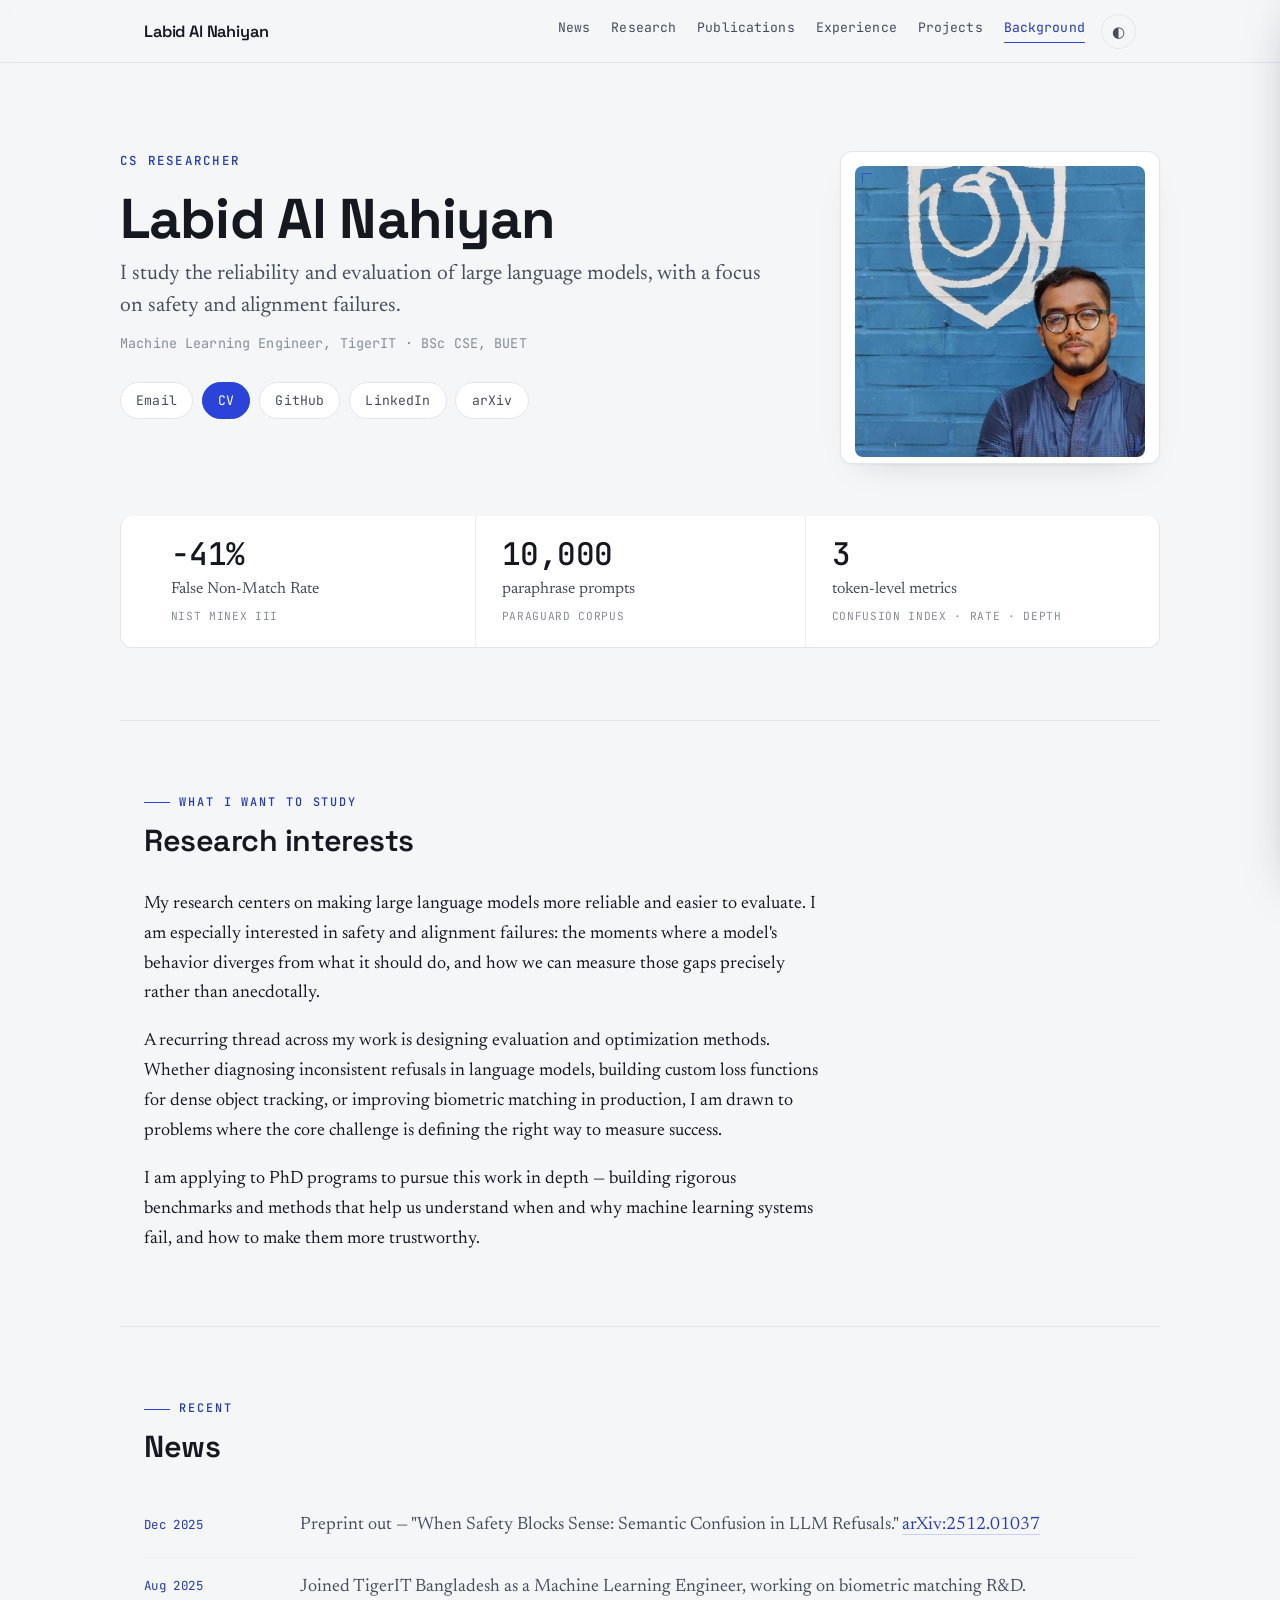
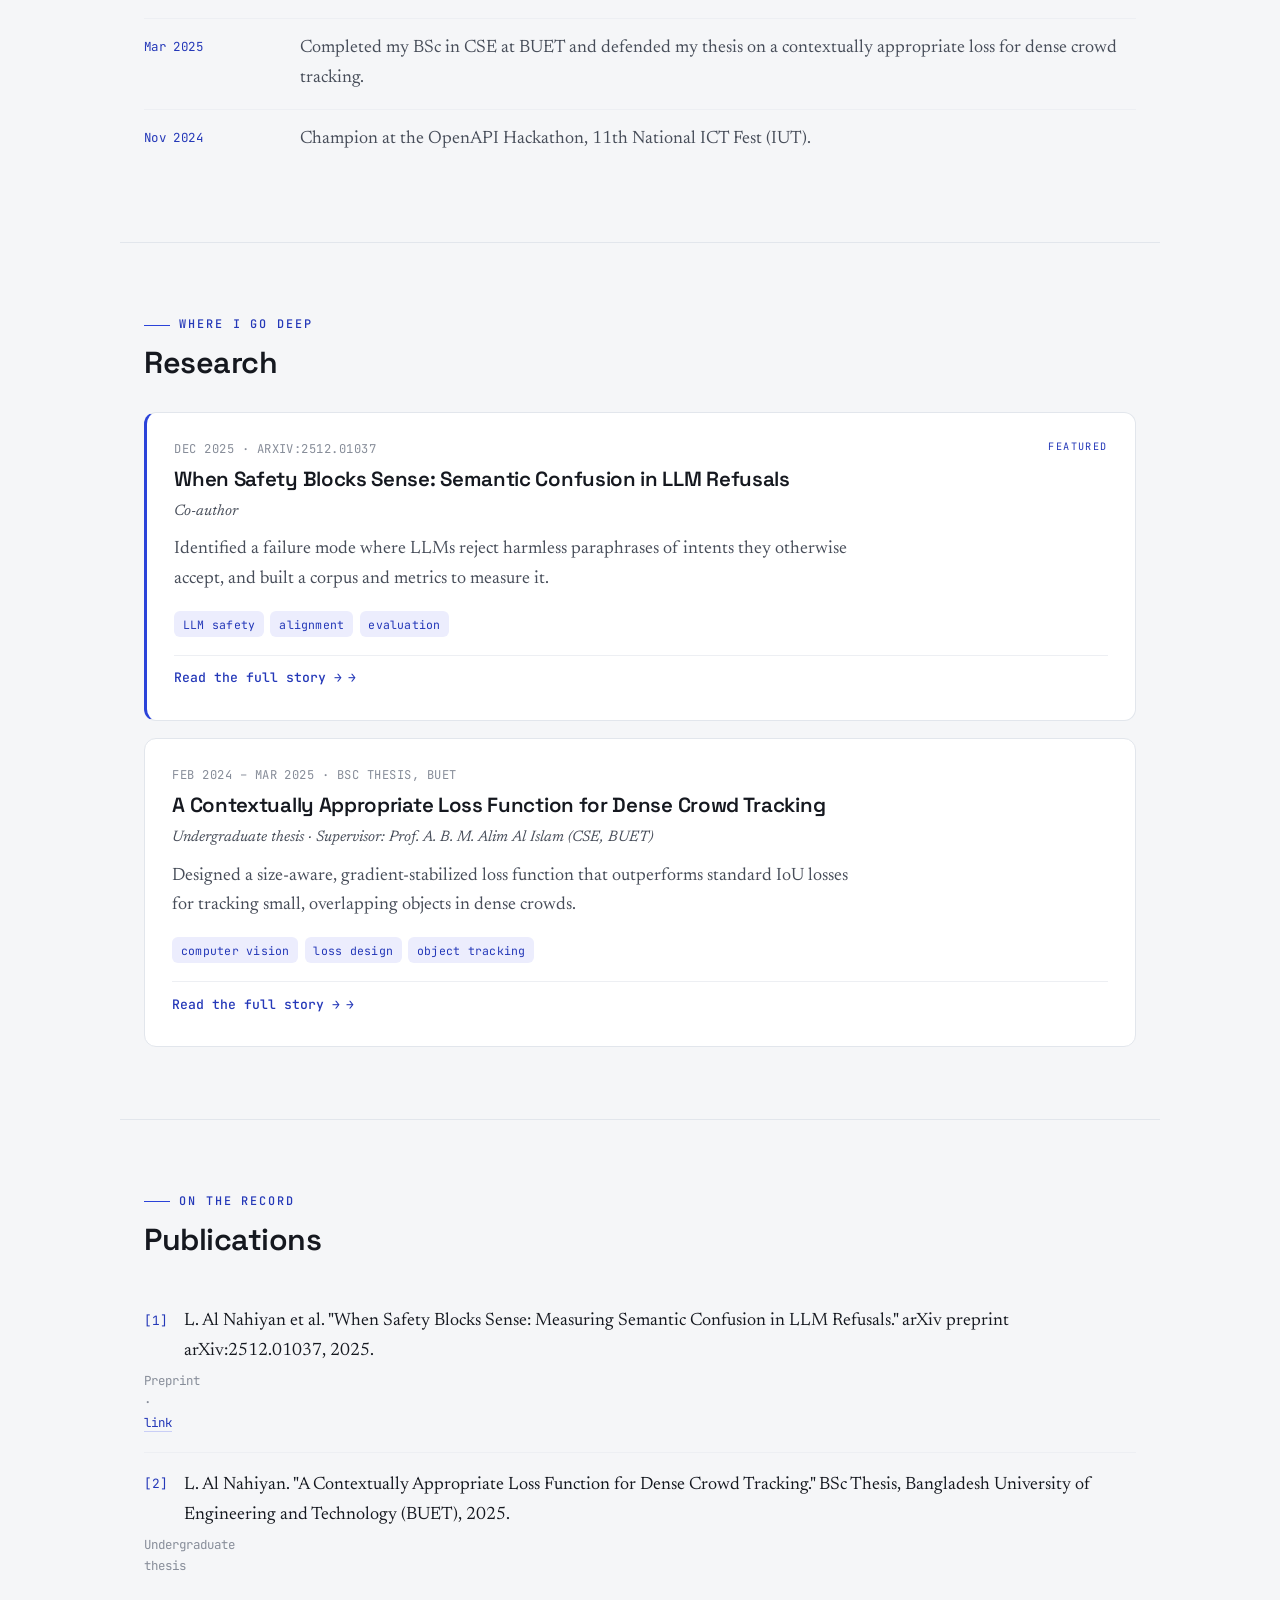
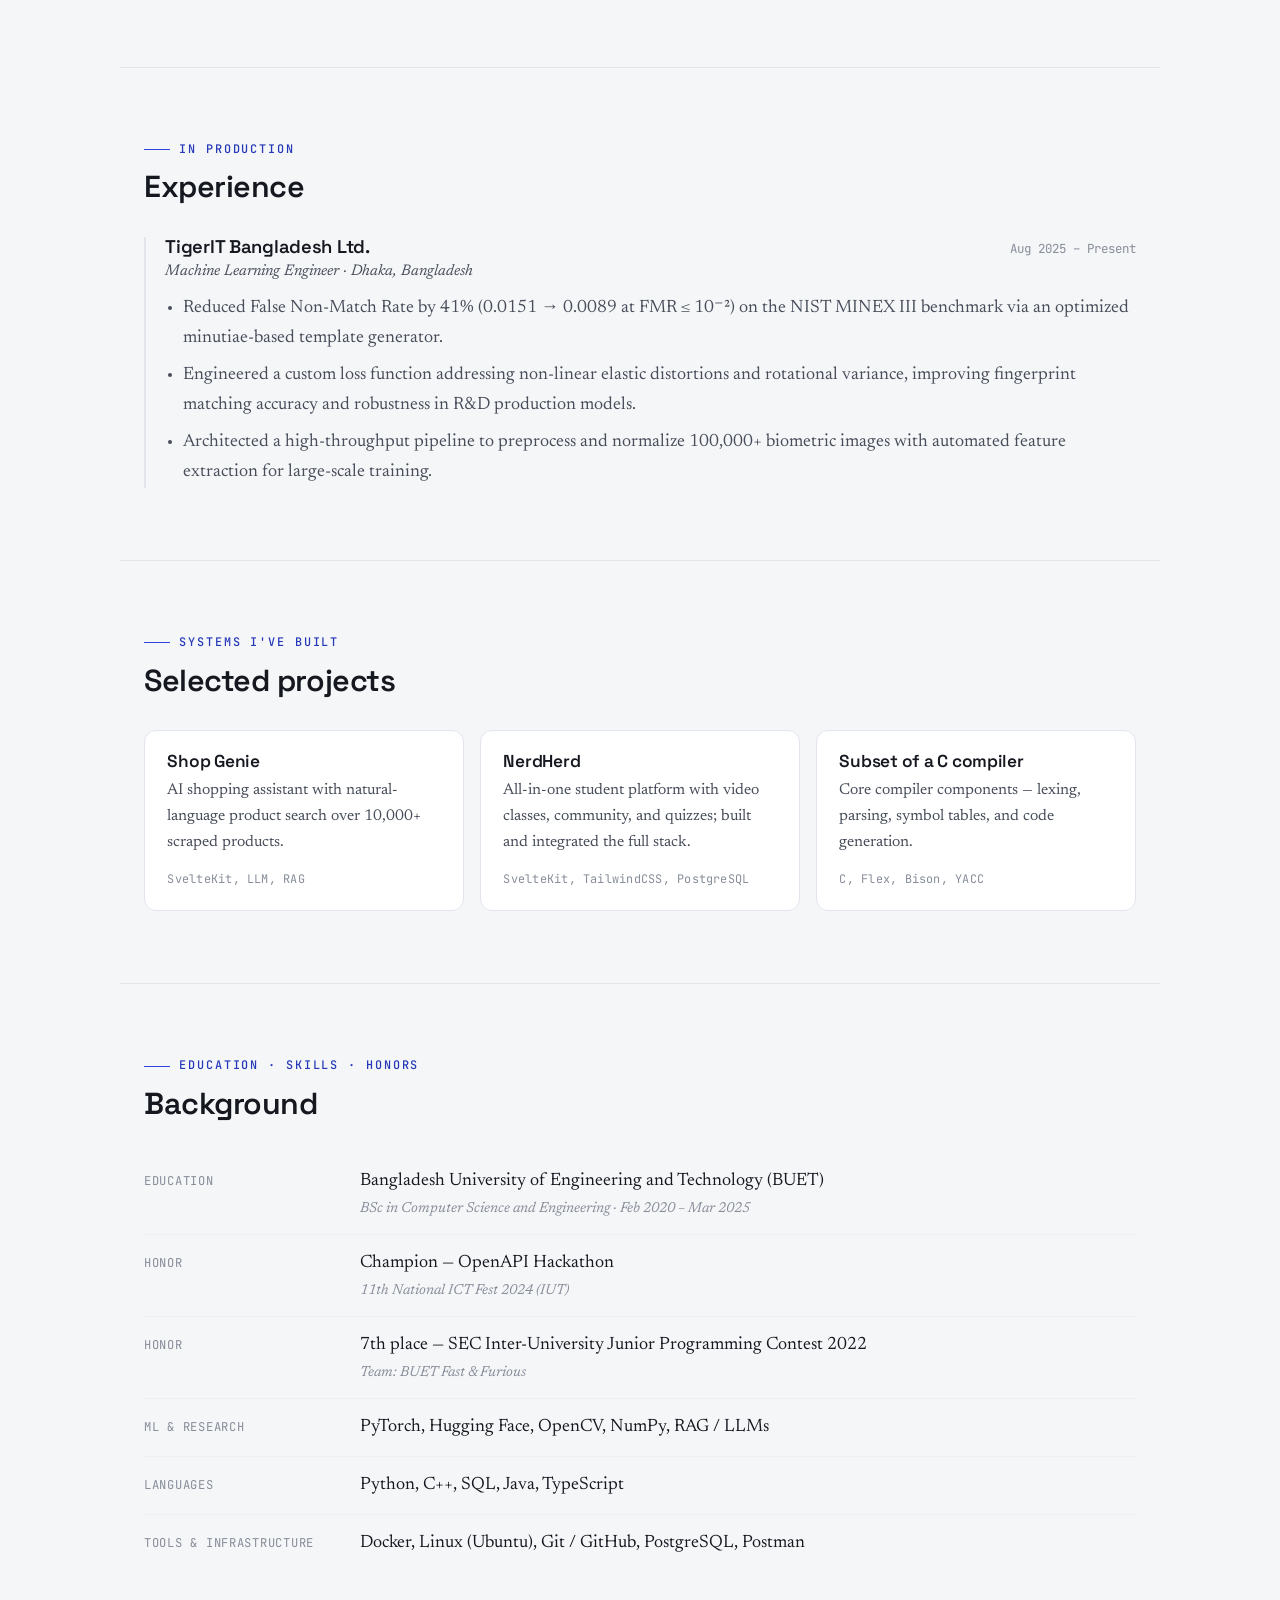
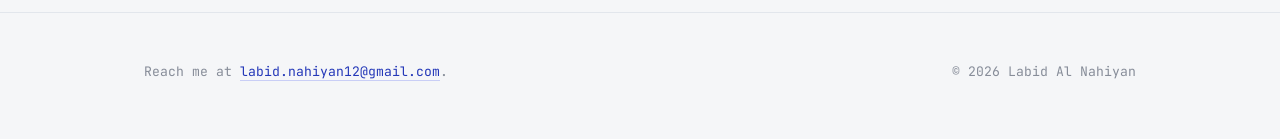
==== index.html @ 58f08b41 "Add portfolio site" ====
<!DOCTYPE html>
<html lang="en">
<head>
  <meta charset="UTF-8" />
  <meta name="viewport" content="width=device-width, initial-scale=1.0" />
  <title>Labid Al Nahiyan — CS Researcher</title>
  <meta name="description" content="Labid Al Nahiyan — researcher working on the reliability and evaluation of large language models, with a focus on safety and alignment failures." />

  <!-- Type system: Space Grotesk (display) · Newsreader (body serif) · JetBrains Mono (data) -->
  <link rel="preconnect" href="https://fonts.googleapis.com" />
  <link rel="preconnect" href="https://fonts.gstatic.com" crossorigin />
  <link href="https://fonts.googleapis.com/css2?family=Space+Grotesk:wght@500;600;700&family=Newsreader:ital,opsz,wght@0,6..72,400;0,6..72,500;1,6..72,400;1,6..72,500&family=JetBrains+Mono:wght@400;500&display=swap" rel="stylesheet" />

  <!-- Inline SVG favicon: a measurement tick — the page's signature mark -->
  <link rel="icon" href="data:image/svg+xml,%3Csvg%20xmlns='http://www.w3.org/2000/svg'%20viewBox='0%200%2032%2032'%3E%3Crect%20width='32'%20height='32'%20rx='7'%20fill='%2315181F'/%3E%3Cpath%20d='M6%2022.5%20L13.5%2022.5%20L19%2010.5%20L26%2018.5'%20fill='none'%20stroke='%237E93FF'%20stroke-width='2.4'%20stroke-linecap='round'%20stroke-linejoin='round'/%3E%3Ccircle%20cx='19'%20cy='10.5'%20r='2.7'%20fill='%237E93FF'/%3E%3C/svg%3E" />

  <link rel="stylesheet" href="assets/style.css" />

  <!-- Apply theme before first paint to avoid a flash.
       Saved choice wins; otherwise follow the visitor's OS preference. -->
  <script>
    (function () {
      try {
        var t = localStorage.getItem("theme");
        if (!t && window.matchMedia &&
            window.matchMedia("(prefers-color-scheme: dark)").matches) {
          t = "dark";
        }
        if (t) document.documentElement.setAttribute("data-theme", t);
      } catch (e) {}
    })();
  </script>
</head>
<body>
  <a class="skip-link" href="#main">Skip to content</a>

  <header class="nav" aria-label="Primary navigation">
    <div class="nav__inner container">
      <a class="nav__brand" href="#top" data-brand>Labid Al Nahiyan</a>
      <nav class="nav__links" data-nav></nav>
      <div class="nav__actions">
        <button class="theme-toggle" type="button" aria-label="Toggle dark mode" data-theme-toggle>◐</button>
        <button class="nav__menu" type="button" aria-label="Toggle menu" aria-expanded="false" data-menu>☰</button>
      </div>
    </div>
  </header>

  <main id="main">
    <!-- All sections are rendered here from data.txt -->
    <div id="top" data-app>
      <noscript>
        <p class="container" style="padding: 4rem 1.5rem;">
          This page needs JavaScript to load its content.
          You can reach me at <a href="mailto:labid.nahiyan12@gmail.com">labid.nahiyan12@gmail.com</a>.
        </p>
      </noscript>
    </div>
  </main>

  <script src="assets/app.js"></script>
</body>
</html>
---- assets/style.css ----
/* =====================================================================
   style.css — "Measured"
   A research portfolio that presents its subject the way the subject
   presents models: as measured quantities.
   ---------------------------------------------------------------------
   1. Tokens (color, type, space)   ← tune the look here
   2. Base & typography
   3. Layout primitives (frame, eyebrow, section head)
   4. Nav
   5. Hero + instrument panel + stat readout  ← the signature
   6. Components (research cards, pills, tags, slide-over panel)
   7. Publications / experience / projects / background
   8. Footer
   9. Motion
  10. Responsive
   ===================================================================== */

/* ============ 1. TOKENS ============ */
:root {
  /* Cool research-paper neutrals */
  --paper:      #f5f6f8;   /* page background */
  --surface:    #ffffff;   /* cards, panels */
  --surface-2:  #fbfcfd;   /* inset wells */
  --ink:        #15181f;   /* primary text */
  --ink-2:      #474d59;   /* secondary text */
  --ink-3:      #878d99;   /* metadata, captions */
  --line:       #e2e6ec;   /* borders */
  --line-2:     #edeff3;   /* faint inner rules */

  /* One disciplined signal: ultramarine */
  --accent:        #2438b8;  /* text-safe accent (links, on paper) */
  --accent-bright: #2b43d9;  /* graphic accent (ticks, marks) */
  --accent-soft:   #ecedfd;  /* accent tint background */
  --accent-line:   #c9cef6;  /* accent hairline */

  --font-display: "Space Grotesk", "Helvetica Neue", Arial, sans-serif;
  --font-body:    "Newsreader", Georgia, "Times New Roman", serif;
  --font-mono:    "JetBrains Mono", ui-monospace, "SFMono-Regular", Menlo, monospace;

  --frame: 1040px;          /* outer measure (nav, hero, footer, grid) */
  --read: 680px;            /* comfortable prose measure */
  --radius: 12px;
  --radius-sm: 8px;
  --t: 180ms ease;
}

[data-theme="dark"] {
  --paper:      #0d1016;
  --surface:    #141923;
  --surface-2:  #10141d;
  --ink:        #eaedf2;
  --ink-2:      #a6aebd;
  --ink-3:      #6b7382;
  --line:       #262d3b;
  --line-2:     #1c2330;

  --accent:        #aebcff;
  --accent-bright: #7e93ff;
  --accent-soft:   #182036;
  --accent-line:   #2f3a5e;
}

/* ============ 2. BASE & TYPOGRAPHY ============ */
*, *::before, *::after { box-sizing: border-box; }

html { scroll-behavior: smooth; -webkit-text-size-adjust: 100%; }

body {
  margin: 0;
  background: var(--paper);
  color: var(--ink);
  font-family: var(--font-body);
  font-size: 1.125rem;          /* 18px — serif body reads comfortably here */
  line-height: 1.66;
  font-optical-sizing: auto;
  -webkit-font-smoothing: antialiased;
  text-rendering: optimizeLegibility;
  transition: background var(--t), color var(--t);
}

h1, h2, h3, h4 {
  font-family: var(--font-display);
  font-weight: 600;
  line-height: 1.12;
  letter-spacing: -0.015em;
  margin: 0 0 0.55em;
  color: var(--ink);
}
h1 { font-size: clamp(2.4rem, 5.6vw, 3.5rem); font-weight: 700; }
h2 { font-size: clamp(1.5rem, 3vw, 1.9rem); }
h3 { font-size: 1.2rem; }

p { margin: 0 0 1em; }
em, i { font-style: italic; }

a {
  color: var(--accent);
  text-decoration: none;
  border-bottom: 1px solid var(--accent-line);
  transition: border-color var(--t), color var(--t);
}
a:hover { border-bottom-color: var(--accent); }

::selection { background: var(--accent-soft); color: var(--accent); }

:focus-visible {
  outline: 2px solid var(--accent-bright);
  outline-offset: 3px;
  border-radius: 3px;
}

.skip-link {
  position: absolute;
  left: -9999px;
  top: 0;
  background: var(--accent-bright);
  color: #fff;
  padding: 0.55rem 1rem;
  border-radius: 0 0 8px 0;
  z-index: 100;
}
.skip-link:focus { left: 0; }

/* ============ 3. LAYOUT PRIMITIVES ============ */
.container {
  max-width: var(--frame);
  margin: 0 auto;
  padding: 0 1.5rem;
}

section { scroll-margin-top: 4.75rem; }

/* Vertical rhythm + a visible hairline divider between major sections.
   (ID specificity needed so these beat .container's padding shorthand.) */
#top section + section {
  margin-top: 4.5rem;
  padding-top: 4.5rem;
  border-top: 1px solid var(--line);
}
/* The measures band hugs the hero — no divider above it. */
#top section + section.measures {
  margin-top: 1.75rem;
  padding-top: 0;
  border-top: none;
}
#top section:last-of-type { padding-bottom: 1.5rem; }

/* Prose inside content sections gets a tighter measure than the frame */
#about p,
.card__summary,
.hero__tagline { max-width: var(--read); }

/* Section head: a mono eyebrow that names the section's role, then the title */
.section-head { margin-bottom: 2rem; }
.eyebrow {
  display: flex;
  align-items: center;
  gap: 0.6rem;
  font-family: var(--font-mono);
  font-size: 0.74rem;
  font-weight: 500;
  letter-spacing: 0.16em;
  text-transform: uppercase;
  color: var(--accent);
  margin: 0 0 0.7rem;
}
.eyebrow::before {
  content: "";
  width: 1.6rem;
  height: 1px;
  background: var(--accent-bright);
}
.section-head h2 { margin: 0; }

/* ============ 4. NAV ============ */
.nav {
  position: sticky;
  top: 0;
  z-index: 50;
  background: color-mix(in srgb, var(--paper) 82%, transparent);
  backdrop-filter: saturate(180%) blur(10px);
  border-bottom: 1px solid var(--line);
}
.nav__inner {
  display: flex;
  align-items: center;
  gap: 1rem;
  padding-top: 0.85rem;
  padding-bottom: 0.85rem;
}
.nav__brand {
  font-family: var(--font-display);
  font-weight: 600;
  font-size: 1.02rem;
  letter-spacing: -0.01em;
  color: var(--ink);
  border: none;
  margin-right: auto;
  white-space: nowrap;
}
.nav__links { display: flex; gap: 1.3rem; }
.nav__links a {
  color: var(--ink-2);
  font-family: var(--font-mono);
  font-size: 0.82rem;
  letter-spacing: 0.01em;
  border: none;
  padding-bottom: 2px;
}
.nav__links a:hover { color: var(--accent); }
.nav__links a.is-active { color: var(--accent); }
.nav__links a.is-active::after {
  content: "";
  display: block;
  height: 1.5px;
  margin-top: 3px;
  background: var(--accent-bright);
  border-radius: 2px;
}

.nav__actions { display: flex; align-items: center; gap: 0.5rem; }
.theme-toggle, .nav__menu {
  background: none;
  border: 1px solid var(--line);
  border-radius: 50%;
  width: 2.2rem;
  height: 2.2rem;
  color: var(--ink-2);
  cursor: pointer;
  font-size: 0.95rem;
  line-height: 1;
  transition: border-color var(--t), color var(--t), background var(--t);
}
.theme-toggle:hover, .nav__menu:hover {
  border-color: var(--accent); color: var(--accent);
  background: var(--accent-soft);
}
.nav__menu { display: none; }

/* ============ 5. HERO + INSTRUMENT (signature) ============ */
.hero { padding: clamp(3rem, 7vw, 5.5rem) 0 1.5rem; }
.hero__inner {
  display: grid;
  grid-template-columns: minmax(0, 1fr) clamp(258px, 32%, 320px);
  gap: clamp(2rem, 5vw, 3.5rem);
  align-items: start;
}
.hero__text { min-width: 0; }
.hero__role {
  font-family: var(--font-mono);
  font-size: 0.78rem;
  font-weight: 500;
  letter-spacing: 0.18em;
  text-transform: uppercase;
  color: var(--accent);
  margin: 0 0 1rem;
}
.hero__text h1 { margin-bottom: 0.5rem; }
.hero__tagline {
  font-size: 1.32rem;
  line-height: 1.5;
  color: var(--ink-2);
  margin-bottom: 0.6rem;
}
.hero__affiliation {
  font-family: var(--font-mono);
  font-size: 0.84rem;
  letter-spacing: 0.01em;
  color: var(--ink-3);
  margin-bottom: 0;
}
.hero__links {
  display: flex;
  flex-wrap: wrap;
  gap: 0.55rem;
  margin-top: 1.75rem;
}

/* Instrument panel — portrait framed as a readout + measured facts */
.instrument {
  border: 1px solid var(--line);
  border-radius: var(--radius);
  background: var(--surface);
  padding: 0.85rem 0.85rem 0.4rem;
  box-shadow: 0 1px 2px rgba(21, 24, 31, 0.04), 0 14px 36px -22px rgba(21, 24, 31, 0.22);
}
.instrument__frame {
  position: relative;
  border-radius: var(--radius-sm);
  overflow: hidden;
  aspect-ratio: 1 / 1;
  background:
    linear-gradient(var(--line-2) 1px, transparent 1px) 0 0 / 100% 22px,
    linear-gradient(90deg, var(--line-2) 1px, transparent 1px) 0 0 / 22px 100%,
    var(--surface-2);
}
.instrument__photo {
  width: 100%; height: 100%;
  object-fit: cover; display: block;
}
/* corner ticks on the frame */
.instrument__frame::before,
.instrument__frame::after {
  content: "";
  position: absolute;
  width: 10px; height: 10px;
  border: 1.5px solid color-mix(in srgb, var(--accent-bright) 70%, transparent);
  z-index: 2;
}
.instrument__frame::before { top: 7px; left: 7px; border-right: none; border-bottom: none; }
.instrument__frame::after  { bottom: 7px; right: 7px; border-left: none; border-top: none; }

/* Measured-facts band that sits just under the hero */
.measures {
  display: grid;
  grid-template-columns: repeat(3, 1fr);
  border: 1px solid var(--line);
  border-radius: var(--radius);
  background: var(--surface);
  overflow: hidden;
}
.measure {
  padding: 1.35rem 1.6rem;
  border-left: 1px solid var(--line-2);
}
.measure:first-child { border-left: none; }
.measure__value {
  font-family: var(--font-mono);
  font-weight: 500;
  font-size: clamp(1.5rem, 3vw, 1.95rem);
  line-height: 1;
  color: var(--ink);
  font-variant-numeric: tabular-nums;
  letter-spacing: -0.015em;
}
.measure__label {
  font-family: var(--font-body);
  font-size: 1rem;
  color: var(--ink-2);
  margin-top: 0.45rem;
}
.measure__note {
  font-family: var(--font-mono);
  font-size: 0.7rem;
  letter-spacing: 0.06em;
  text-transform: uppercase;
  color: var(--ink-3);
  margin-top: 0.25rem;
}

/* ============ 6. COMPONENTS ============ */

/* Pills (hero + footer links) */
.pill {
  display: inline-flex;
  align-items: center;
  padding: 0.42rem 0.95rem;
  border: 1px solid var(--line);
  border-radius: 999px;
  background: var(--surface);
  color: var(--ink-2);
  font-family: var(--font-mono);
  font-size: 0.82rem;
  letter-spacing: 0.01em;
  transition: border-color var(--t), color var(--t), background var(--t), transform var(--t);
}
.pill:hover {
  border-color: var(--accent); color: var(--accent);
  background: var(--accent-soft);
  transform: translateY(-1px);
}
.pill--accent {
  background: var(--accent-bright);
  border-color: var(--accent-bright);
  color: #fff;
}
.pill--accent:hover { color: #fff; background: var(--accent); border-color: var(--accent); }

/* Research cards */
.card {
  position: relative;
  background: var(--surface);
  border: 1px solid var(--line);
  border-radius: var(--radius);
  padding: 1.6rem 1.7rem;
  margin-bottom: 1.1rem;
  transition: border-color var(--t), box-shadow var(--t);
}
.card:hover {
  border-color: var(--accent-line);
  box-shadow: 0 14px 34px -24px rgba(21, 24, 31, 0.3);
}
.card--featured {
  border-left: 3px solid var(--accent-bright);
}
.card--featured::after {
  content: "Featured";
  position: absolute;
  top: 1.6rem; right: 1.7rem;
  font-family: var(--font-mono);
  font-size: 0.64rem;
  letter-spacing: 0.14em;
  text-transform: uppercase;
  color: var(--accent);
}
.card__meta {
  font-family: var(--font-mono);
  color: var(--ink-3);
  font-size: 0.76rem;
  letter-spacing: 0.04em;
  text-transform: uppercase;
  margin-bottom: 0.5rem;
}
.card__title { font-size: 1.28rem; margin-bottom: 0.4rem; line-height: 1.25; padding-right: 4.5rem; }
.card__title a { color: var(--ink); border: none; }
.card__title a:hover { color: var(--accent); }
.card__role { color: var(--ink-2); font-size: 0.95rem; font-style: italic; margin-bottom: 0.7rem; }
.card__summary { margin-bottom: 1rem; color: var(--ink-2); }

.tags { display: flex; flex-wrap: wrap; gap: 0.4rem; }
.tag {
  font-family: var(--font-mono);
  font-size: 0.72rem;
  letter-spacing: 0.02em;
  color: var(--accent);
  background: var(--accent-soft);
  border-radius: 6px;
  padding: 0.22rem 0.55rem;
}

.card__more {
  display: inline-flex;
  align-items: center;
  gap: 0.35rem;
  background: none;
  border: none;
  border-top: 1px solid var(--line-2);
  width: 100%;
  text-align: left;
  cursor: pointer;
  margin-top: 1.1rem;
  padding: 0.85rem 0 0.1rem;
  color: var(--accent);
  font-family: var(--font-mono);
  font-size: 0.82rem;
  font-weight: 500;
}
.card__more:hover { color: var(--accent-bright); }
.card__more::after { content: "→"; transition: transform var(--t); }
.card__more:hover::after { transform: translateX(3px); }

/* ---- Slide-over detail panel ---- */
.panel-overlay {
  position: fixed; inset: 0;
  background: color-mix(in srgb, var(--ink) 50%, transparent);
  opacity: 0;
  pointer-events: none;
  transition: opacity 220ms ease;
  z-index: 90;
}
.panel-overlay.open { opacity: 1; pointer-events: auto; }

.panel {
  position: fixed;
  top: 0; right: 0; bottom: 0;
  width: min(580px, 93vw);
  background: var(--paper);
  border-left: 1px solid var(--line);
  box-shadow: -16px 0 50px -20px rgba(21, 24, 31, 0.4);
  transform: translateX(103%);
  transition: transform 280ms cubic-bezier(0.22, 1, 0.36, 1);
  z-index: 95;
  overflow-y: auto;
  padding: 1rem 2.25rem 3rem;
}
.panel.open { transform: none; }
.panel__close {
  position: sticky;
  top: 0.75rem;
  display: block;
  margin-left: auto;
  background: var(--surface);
  border: 1px solid var(--line);
  border-radius: 50%;
  width: 2.4rem; height: 2.4rem;
  font-size: 1.05rem; line-height: 1;
  color: var(--ink-2);
  cursor: pointer;
  transition: border-color var(--t), color var(--t), background var(--t);
}
.panel__close:hover { border-color: var(--accent); color: var(--accent); background: var(--accent-soft); }

.panel__meta {
  font-family: var(--font-mono);
  color: var(--ink-3);
  font-size: 0.76rem;
  letter-spacing: 0.04em;
  text-transform: uppercase;
  margin-bottom: 0.5rem;
}
.panel__title { font-size: 1.55rem; margin-bottom: 0.3rem; }
.panel__role { color: var(--ink-2); font-size: 0.95rem; font-style: italic; margin-bottom: 1.5rem; }
.panel__link { margin-top: 1.75rem; }

.detail-block {
  margin-top: 1.4rem;
  padding-left: 1.1rem;
  border-left: 2px solid var(--line);
}
.detail-block h4 {
  font-family: var(--font-mono);
  font-size: 0.72rem;
  font-weight: 500;
  letter-spacing: 0.12em;
  text-transform: uppercase;
  color: var(--accent);
  margin: 0 0 0.35rem;
}
.detail-block p { font-size: 1rem; line-height: 1.6; margin-bottom: 0; color: var(--ink-2); }

/* ============ 7. PUBLICATIONS / EXPERIENCE / PROJECTS / BACKGROUND ============ */

/* Publications — numbered citation ledger (order = recency, real sequence) */
.pub {
  display: grid;
  grid-template-columns: 2rem 1fr;
  gap: 0 0.5rem;
  padding: 1.15rem 0;
  border-bottom: 1px solid var(--line-2);
}
.pub:last-child { border-bottom: none; }
.pub::before {
  content: "[" counter(pub) "]";
  counter-increment: pub;
  font-family: var(--font-mono);
  font-size: 0.8rem;
  color: var(--accent);
  padding-top: 0.15rem;
}
#publications dl, #publications .pubs { counter-reset: pub; }
.pub__citation { margin-bottom: 0.25rem; }
.pub__note { font-family: var(--font-mono); color: var(--ink-3); font-size: 0.78rem; margin: 0; }
.pub__note a { font-size: 0.78rem; }

/* News — dated updates */
.news { list-style: none; margin: 0; padding: 0; }
.news__item {
  display: grid;
  grid-template-columns: 8.5rem 1fr;
  gap: 0.25rem 1.25rem;
  padding: 0.95rem 0;
  border-bottom: 1px solid var(--line-2);
}
.news__item:last-child { border-bottom: none; }
.news__date {
  font-family: var(--font-mono);
  font-size: 0.78rem;
  letter-spacing: 0.03em;
  color: var(--accent);
  padding-top: 0.2rem;
  white-space: nowrap;
}
.news__text { color: var(--ink-2); }

/* Experience */
.xp {
  padding-left: 1.2rem;
  border-left: 2px solid var(--line);
  margin-bottom: 1.9rem;
}
.xp:last-child { margin-bottom: 0; }
.xp__head {
  display: flex;
  flex-wrap: wrap;
  justify-content: space-between;
  align-items: baseline;
  gap: 0.25rem 1rem;
}
.xp__org { font-size: 1.15rem; margin-bottom: 0.1rem; }
.xp__date { font-family: var(--font-mono); color: var(--ink-3); font-size: 0.78rem; white-space: nowrap; }
.xp__title { color: var(--ink-2); font-style: italic; font-size: 0.96rem; margin-bottom: 0.6rem; }
.xp ul { margin: 0; padding-left: 1.1rem; }
.xp li { margin-bottom: 0.45rem; color: var(--ink-2); }

/* Projects */
.projects {
  display: grid;
  grid-template-columns: repeat(auto-fill, minmax(248px, 1fr));
  gap: 1rem;
}
.project {
  background: var(--surface);
  border: 1px solid var(--line);
  border-radius: var(--radius);
  padding: 1.3rem 1.4rem;
  display: flex;
  flex-direction: column;
  transition: border-color var(--t), box-shadow var(--t), transform var(--t);
}
.project:hover {
  border-color: var(--accent-line);
  transform: translateY(-2px);
  box-shadow: 0 14px 34px -24px rgba(21, 24, 31, 0.3);
}
.project h3 { font-size: 1.08rem; margin-bottom: 0.4rem; }
.project h3 a { color: var(--ink); border: none; }
.project h3 a:hover { color: var(--accent); }
.project p { font-size: 0.98rem; color: var(--ink-2); flex: 1; margin-bottom: 0.9rem; }
.project .tech {
  font-family: var(--font-mono);
  color: var(--ink-3);
  font-size: 0.74rem;
  letter-spacing: 0.02em;
}

/* Background — definition rows */
.row {
  display: grid;
  grid-template-columns: 12rem 1fr;
  gap: 0.5rem 1.5rem;
  padding: 0.85rem 0;
  border-bottom: 1px solid var(--line-2);
}
.row:last-child { border-bottom: none; }
.row dt {
  font-family: var(--font-mono);
  color: var(--ink-3);
  font-size: 0.76rem;
  letter-spacing: 0.06em;
  text-transform: uppercase;
  padding-top: 0.25rem;
}
.row dd { margin: 0; }
.row dd .sub { display: block; color: var(--ink-3); font-size: 0.9rem; font-style: italic; }
dl { margin: 0; }

/* ============ 8. FOOTER ============ */
.footer {
  border-top: 1px solid var(--line);
  margin-top: 1rem;
  padding: 3rem 0 3.5rem;
  color: var(--ink-3);
}
.footer .container { display: flex; flex-wrap: wrap; justify-content: space-between; gap: 1rem; align-items: baseline; }
.footer p { margin: 0; font-family: var(--font-mono); font-size: 0.82rem; }
.footer a { font-size: 0.82rem; }

/* ============ 9. MOTION ============ */
.fade {
  opacity: 0;
  transform: translateY(10px);
  transition: opacity 600ms ease, transform 600ms cubic-bezier(0.22, 1, 0.36, 1);
}
.fade.visible { opacity: 1; transform: none; }

@media (prefers-reduced-motion: reduce) {
  html { scroll-behavior: auto; }
  .fade { opacity: 1; transform: none; transition: none; }
  .panel, .panel-overlay { transition: none; }
  .pill, .project, .card__more::after { transition: none; }
}

/* ============ 10. RESPONSIVE ============ */
@media (max-width: 860px) {
  .hero__inner {
    grid-template-columns: 1fr;
    gap: 2.25rem;
  }
  .instrument { max-width: 360px; }
}

@media (max-width: 640px) {
  body { font-size: 1.06rem; }
  .nav__menu { display: block; }
  .nav__links {
    display: none;
    position: absolute;
    top: 100%; left: 0; right: 0;
    flex-direction: column;
    gap: 0;
    background: var(--paper);
    border-bottom: 1px solid var(--line);
    padding: 0.5rem 1.5rem 1rem;
  }
  .nav__links.open { display: flex; }
  .nav__links a { padding: 0.6rem 0; font-size: 0.95rem; }

  #top section + section { margin-top: 3.25rem; padding-top: 3.25rem; }

  .measures { grid-template-columns: 1fr; }
  .measure { border-left: none; border-top: 1px solid var(--line-2); }
  .measure:first-child { border-top: none; }

  .news__item { grid-template-columns: 1fr; gap: 0.15rem; }
  .news__date { padding-top: 0; }

  .card { padding: 1.35rem 1.3rem; }
  .card__title { padding-right: 0; }
  .card--featured::after { display: none; }
  .row { grid-template-columns: 1fr; gap: 0.15rem; }
  .row dt { padding-top: 0; }

  .panel {
    top: auto; left: 0;
    width: 100%; height: 88vh;
    border-left: none;
    border-top: 1px solid var(--line);
    border-radius: 18px 18px 0 0;
    transform: translateY(103%);
    padding: 0.85rem 1.4rem 2rem;
  }
  .panel.open { transform: none; }
}
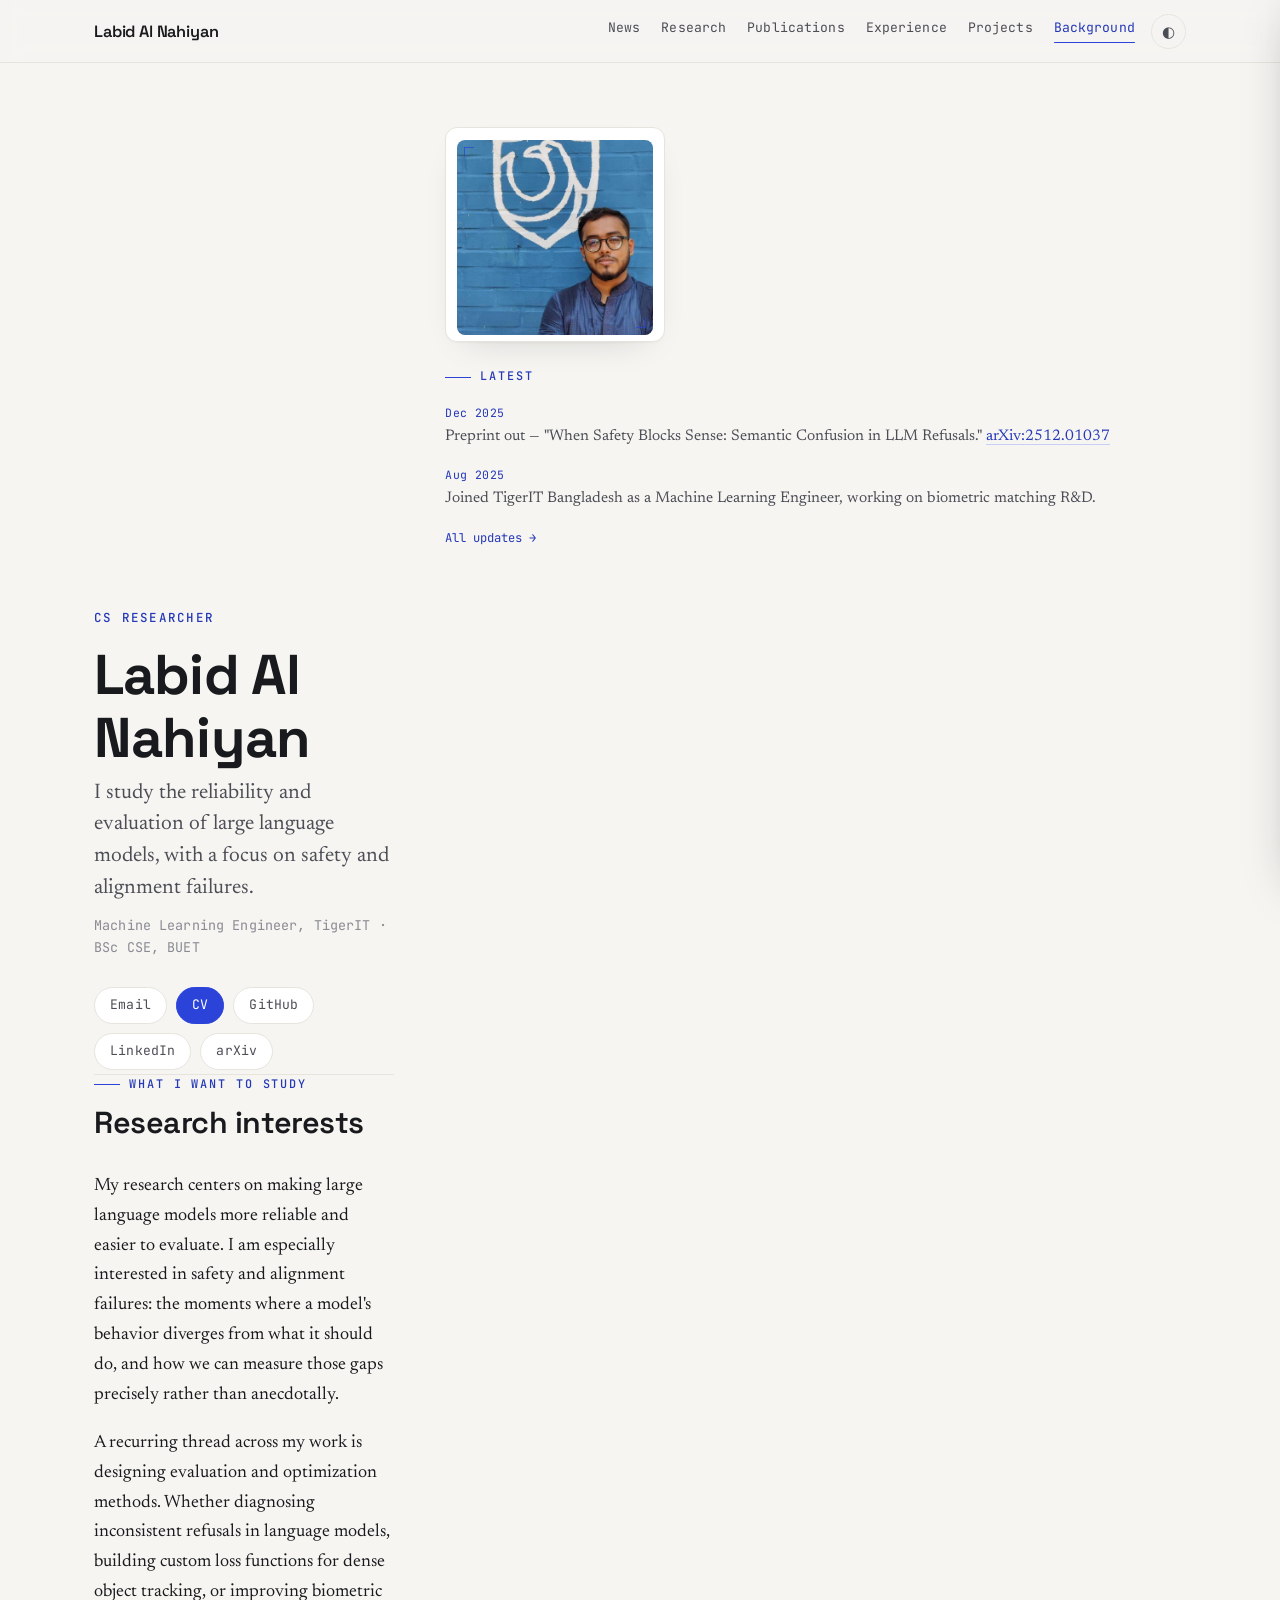
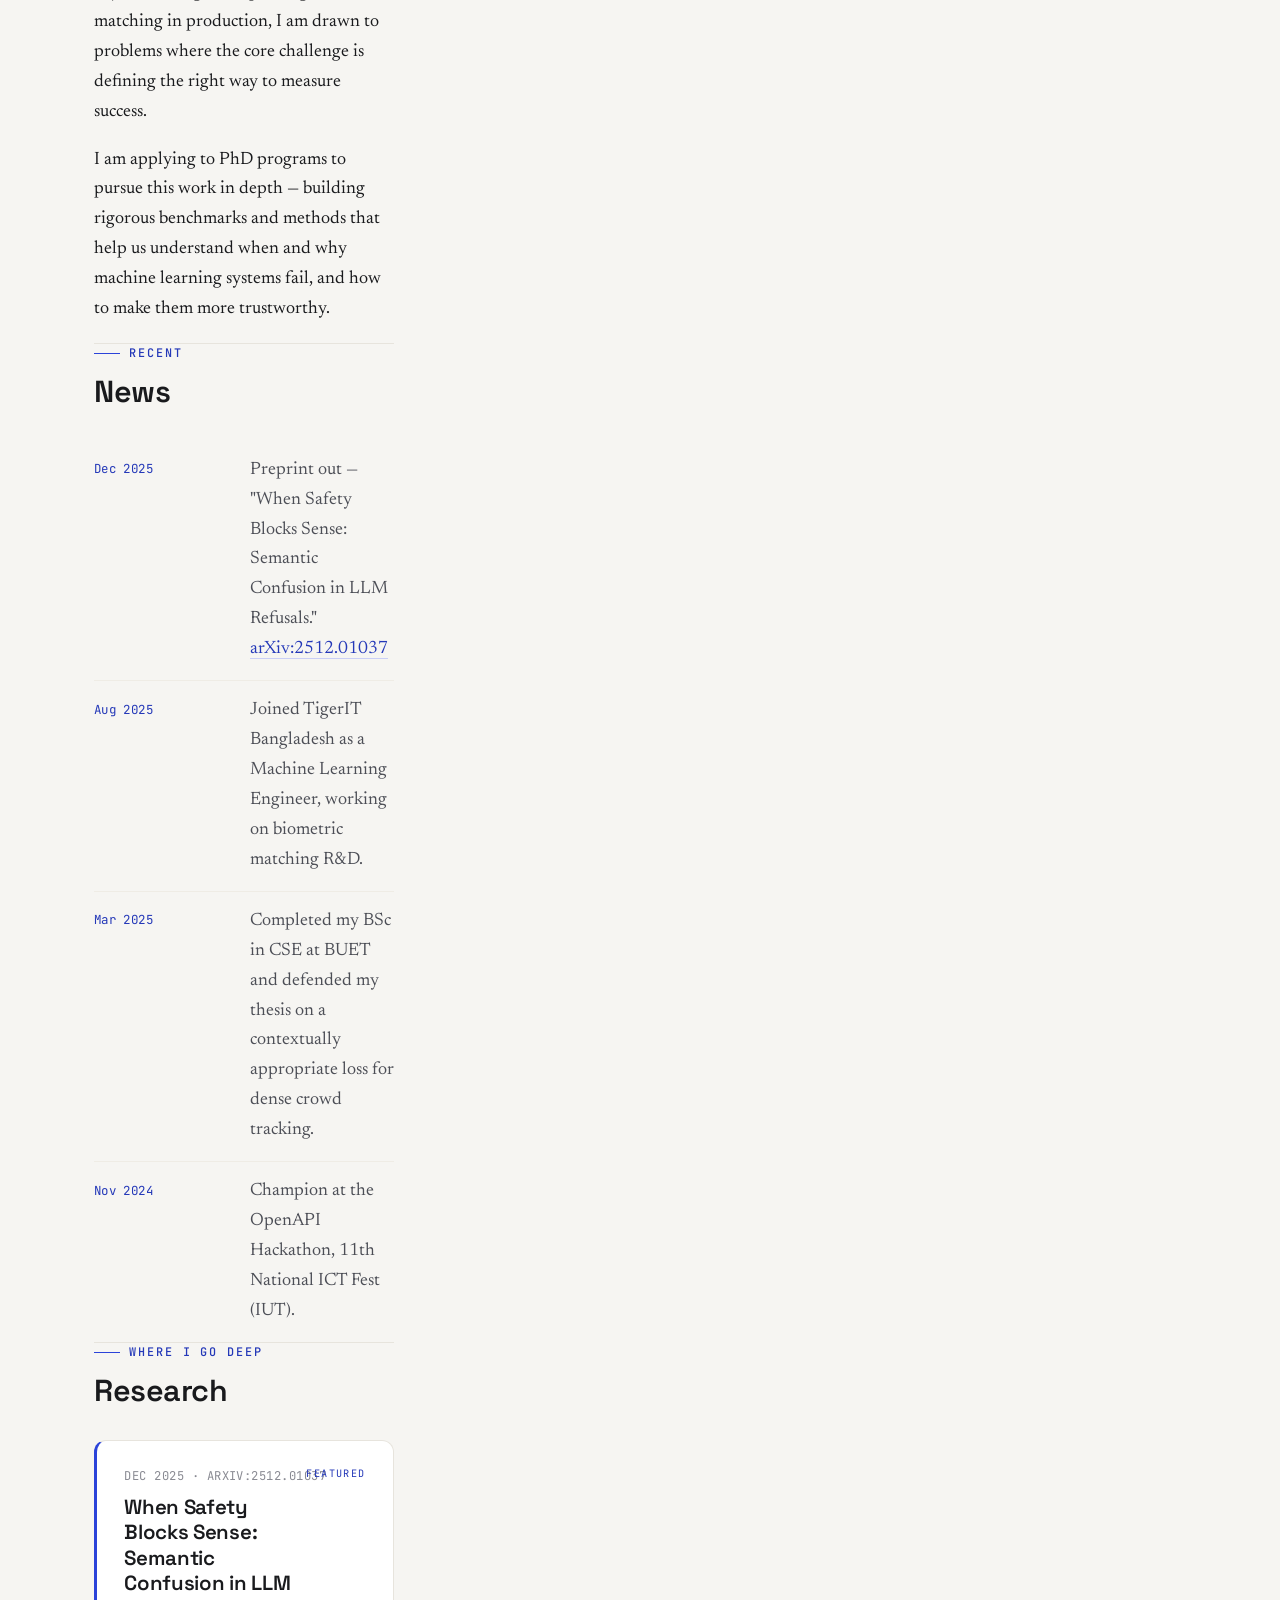
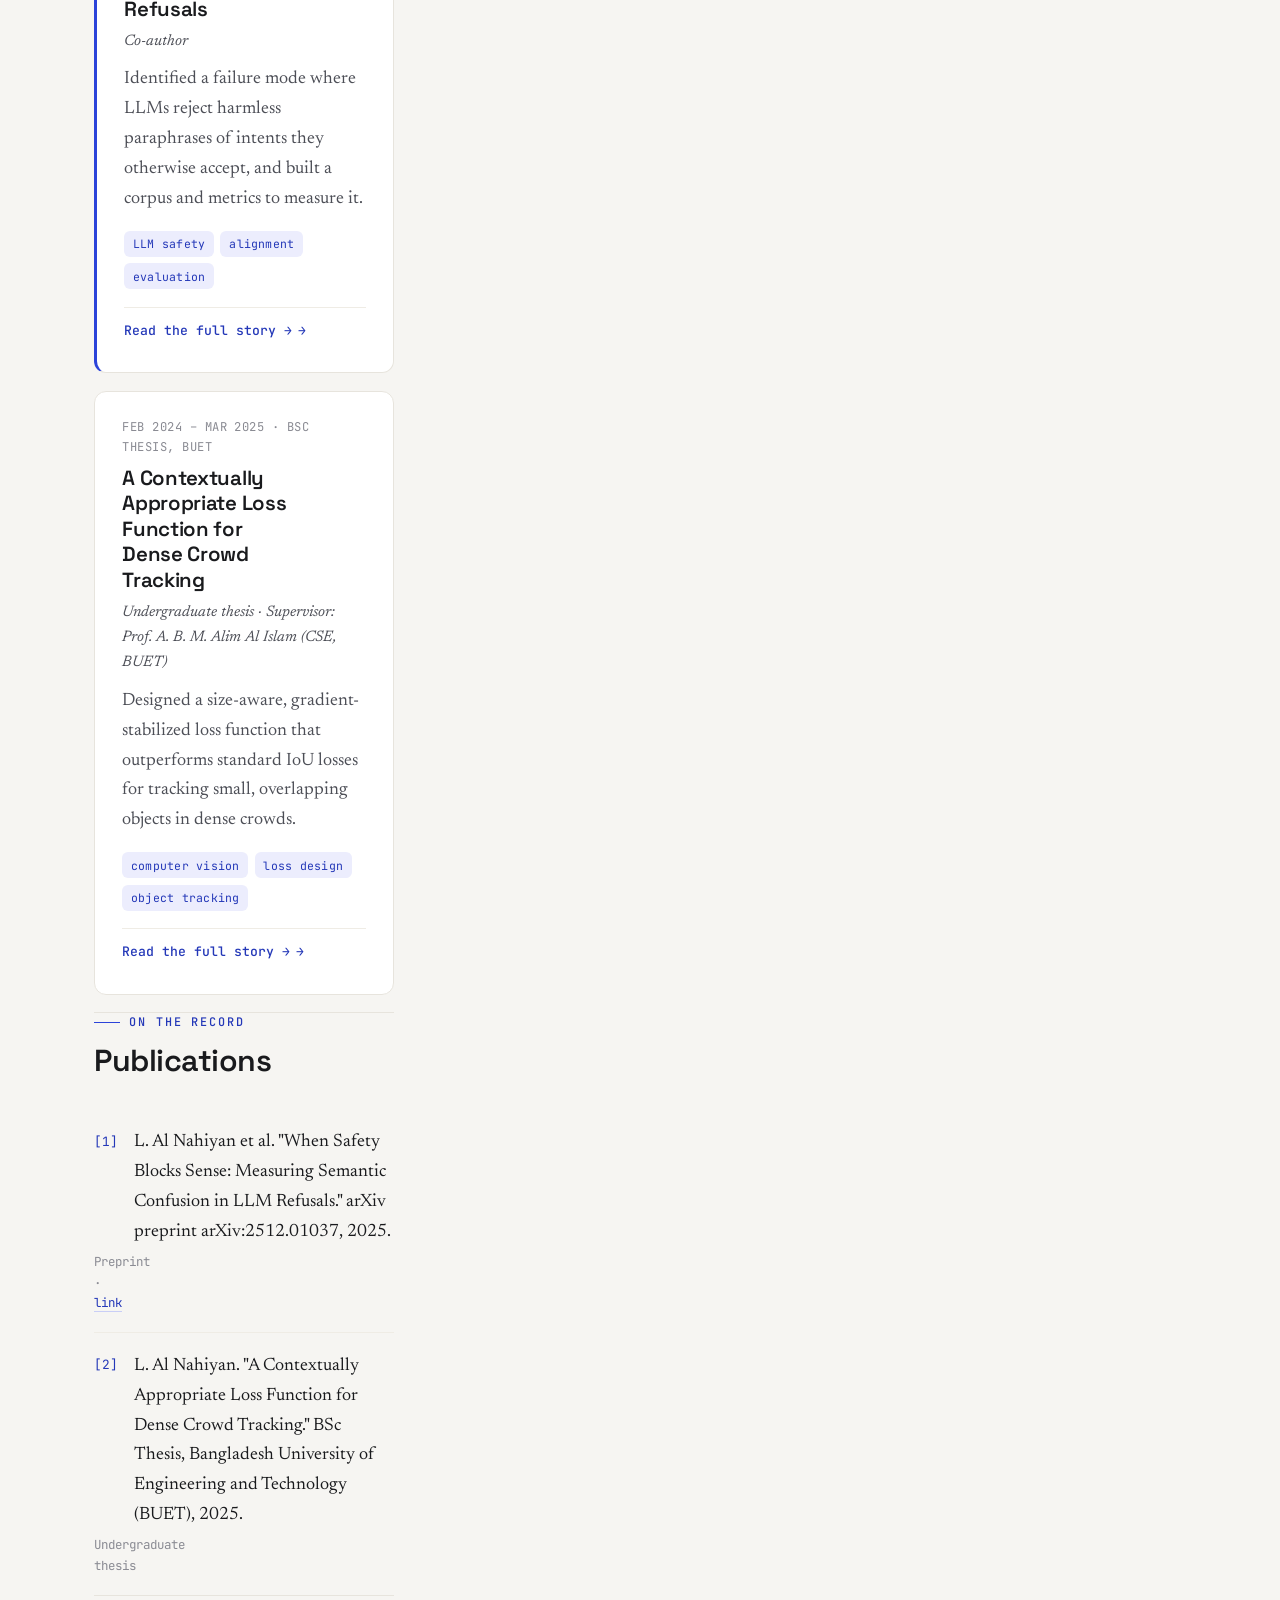
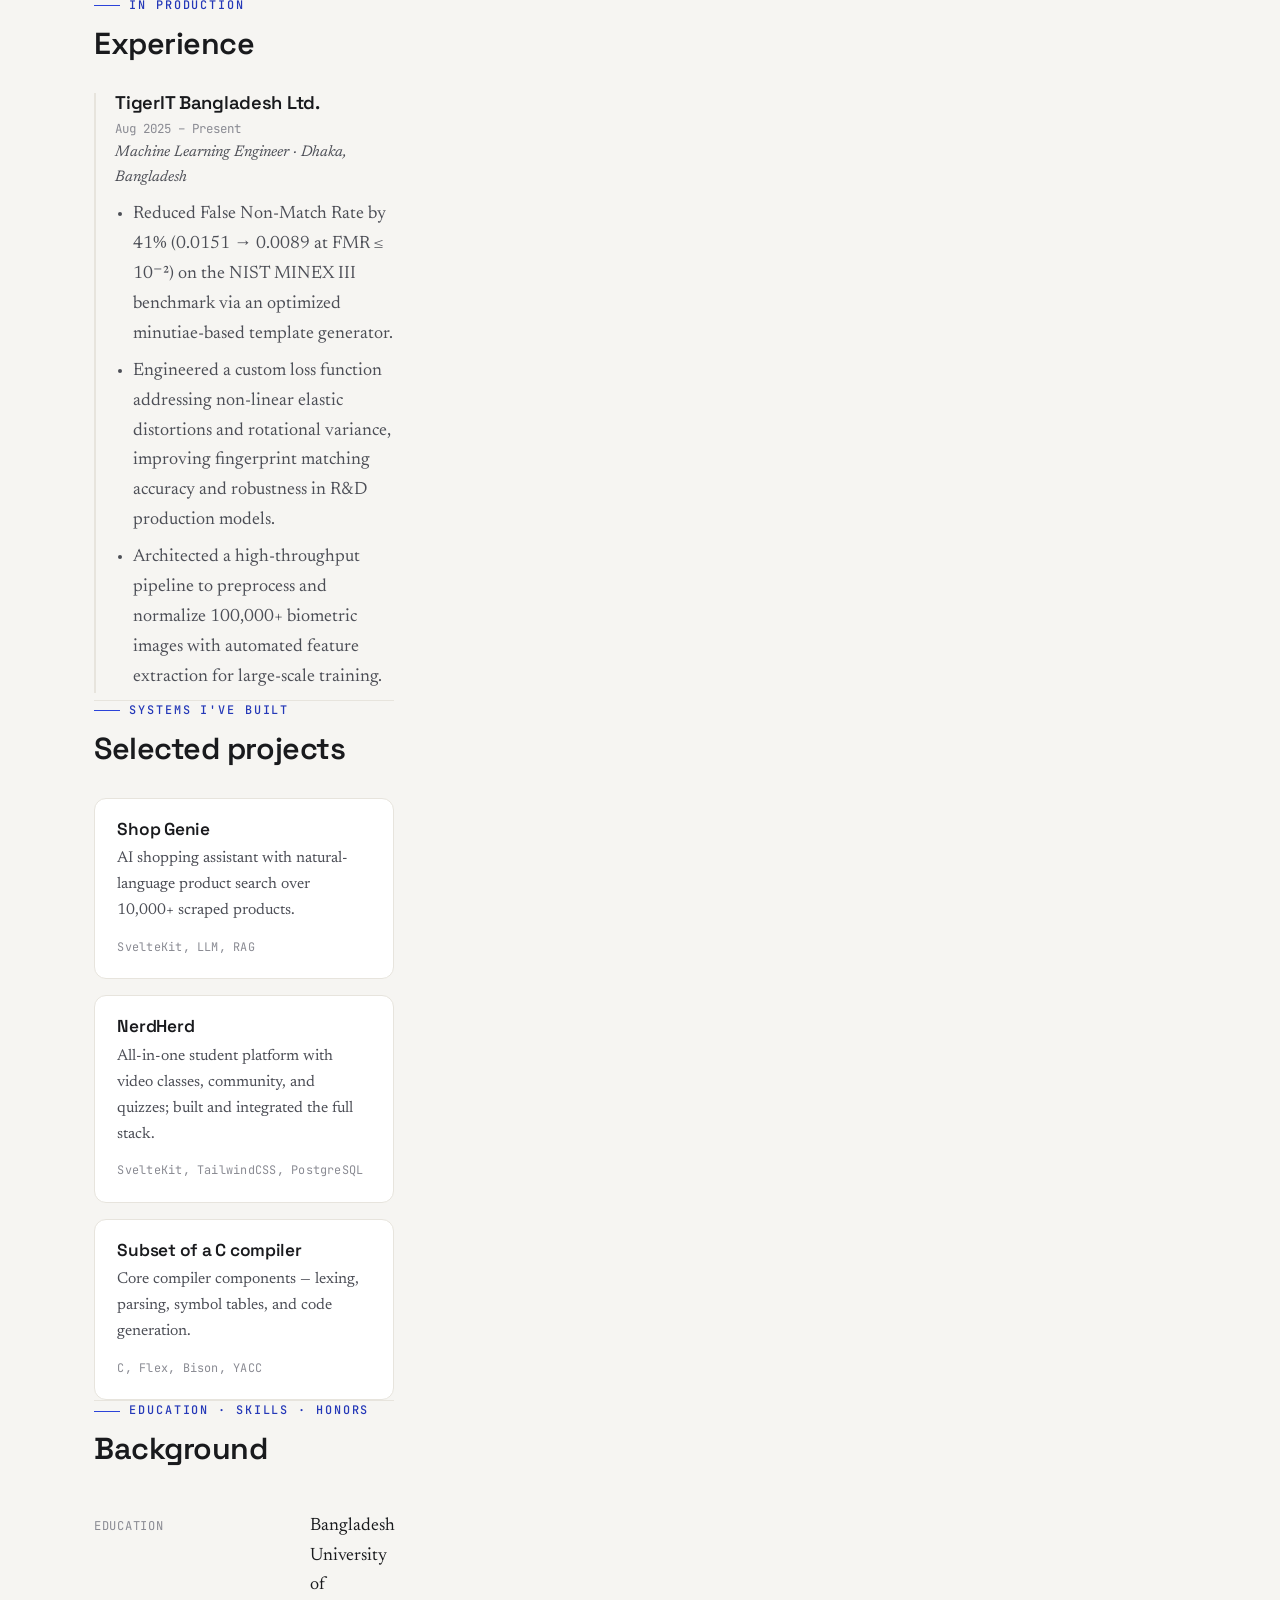
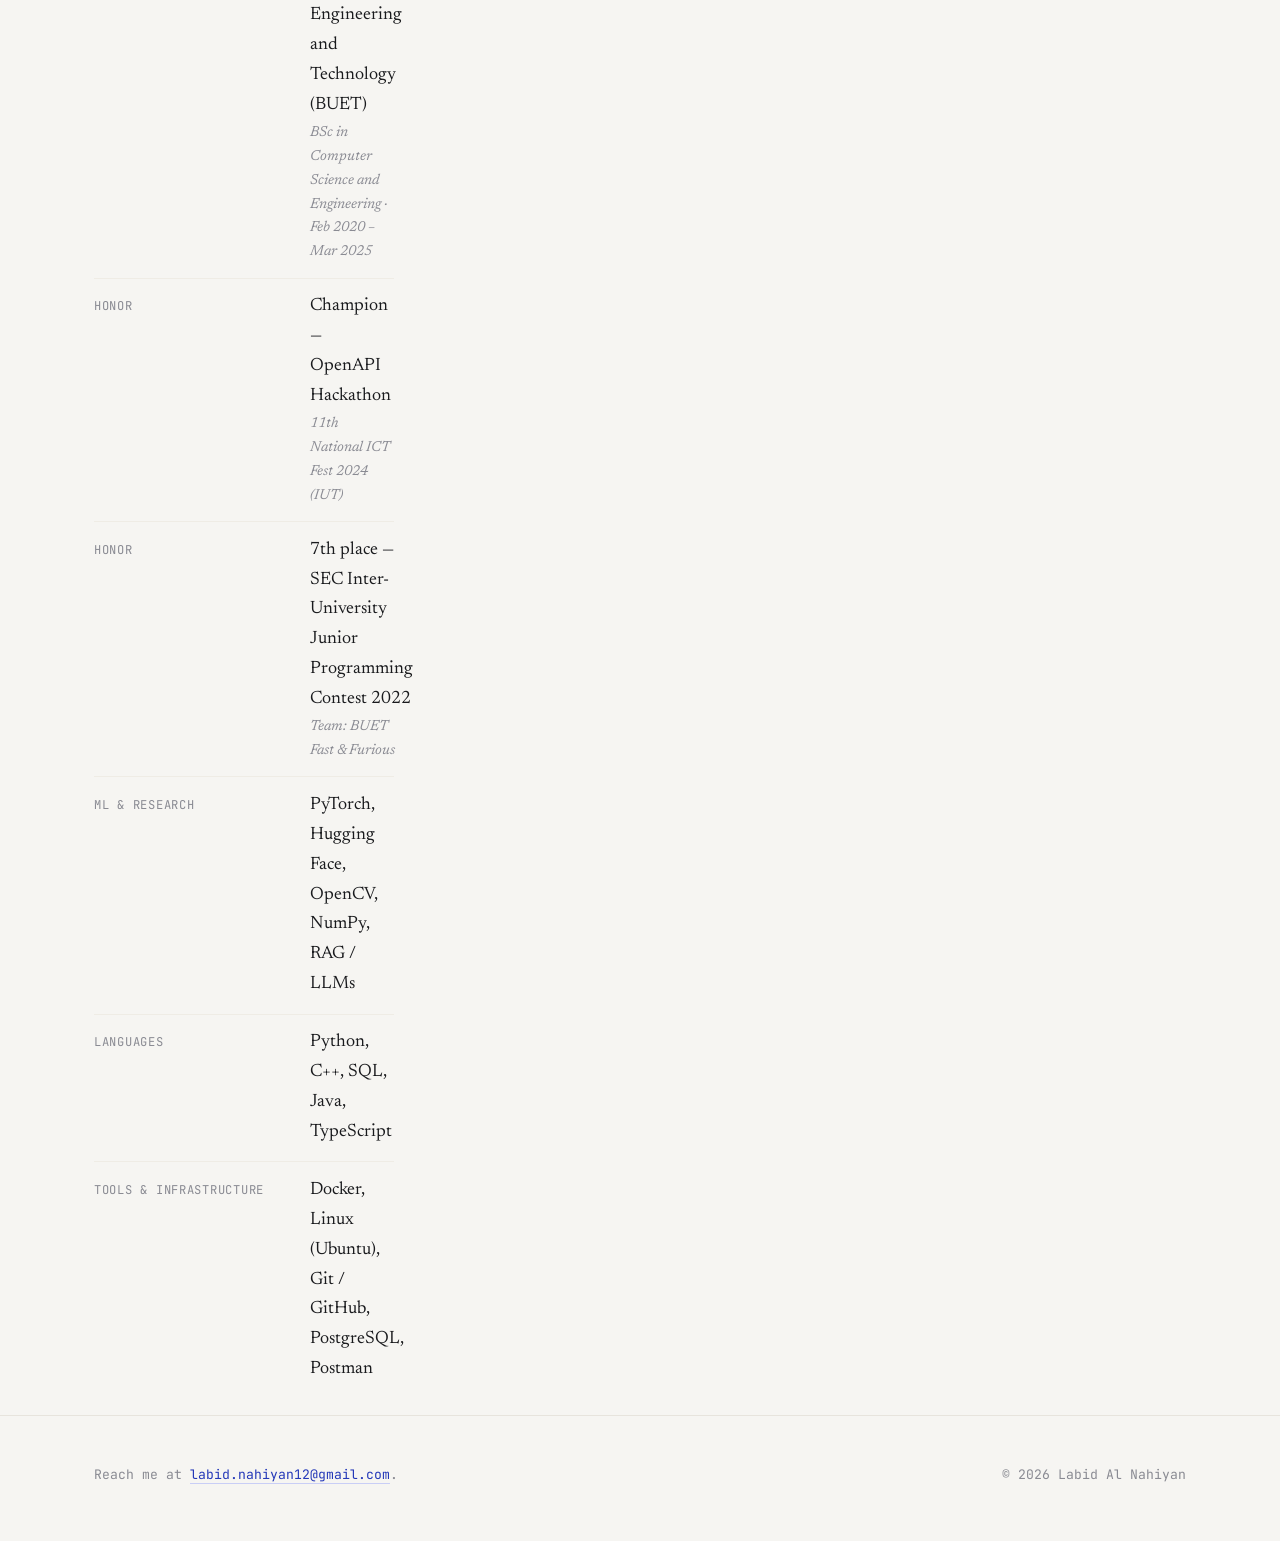
==== commit 6af61871: "Redesign: left rail (portrait + latest), remove measured facts, comfort pass" ====
--- a/index.html
+++ b/index.html
@@ -53,7 +53,7 @@
           This page needs JavaScript to load its content.
           You can reach me at <a href="mailto:labid.nahiyan12@gmail.com">labid.nahiyan12@gmail.com</a>.
         </p>
-      </noscript>
+      </noscript>  
     </div>
   </main>
 
--- a/assets/style.css
+++ b/assets/style.css
@@ -17,15 +17,15 @@
 
 /* ============ 1. TOKENS ============ */
 :root {
-  /* Cool research-paper neutrals */
-  --paper:      #f5f6f8;   /* page background */
+  /* Warm research-paper neutrals — a calmer, more comfortable page */
+  --paper:      #f6f5f2;   /* page background (warm off-white) */
   --surface:    #ffffff;   /* cards, panels */
-  --surface-2:  #fbfcfd;   /* inset wells */
-  --ink:        #15181f;   /* primary text */
-  --ink-2:      #474d59;   /* secondary text */
-  --ink-3:      #878d99;   /* metadata, captions */
-  --line:       #e2e6ec;   /* borders */
-  --line-2:     #edeff3;   /* faint inner rules */
+  --surface-2:  #faf9f6;   /* inset wells */
+  --ink:        #191a1d;   /* primary text (softer than pure black) */
+  --ink-2:      #4c4e56;   /* secondary text */
+  --ink-3:      #8a8b93;   /* metadata, captions */
+  --line:       #e7e4dd;   /* borders (softer, warmer) */
+  --line-2:     #efece5;   /* faint inner rules */
 
   /* One disciplined signal: ultramarine */
   --accent:        #2438b8;  /* text-safe accent (links, on paper) */
@@ -37,8 +37,9 @@
   --font-body:    "Newsreader", Georgia, "Times New Roman", serif;
   --font-mono:    "JetBrains Mono", ui-monospace, "SFMono-Regular", Menlo, monospace;
 
-  --frame: 1040px;          /* outer measure (nav, hero, footer, grid) */
-  --read: 680px;            /* comfortable prose measure */
+  --frame: 1140px;          /* outer measure (nav, shell, footer) */
+  --rail: 300px;            /* left sidebar width */
+  --read: 660px;            /* comfortable prose measure */
   --radius: 12px;
   --radius-sm: 8px;
   --t: 180ms ease;
@@ -128,22 +129,32 @@
   padding: 0 1.5rem;
 }
 
-section { scroll-margin-top: 4.75rem; }
-
-/* Vertical rhythm + a visible hairline divider between major sections.
-   (ID specificity needed so these beat .container's padding shorthand.) */
-#top section + section {
-  margin-top: 4.5rem;
-  padding-top: 4.5rem;
+section { scroll-margin-top: 4.9rem; }
+
+/* Two-column shell: a sticky left rail (portrait + latest) beside the
+   main content flow. The shell owns the outer width + padding. */
+#top {
+  max-width: var(--frame);
+  margin: 0 auto;
+  padding: clamp(2.5rem, 5vw, 4.25rem) 1.5rem 0;
+  display: grid;
+  grid-template-columns: var(--rail) minmax(0, 1fr);
+  gap: clamp(2rem, 4vw, 3.75rem);
+  align-items: start;
+}
+/* Sections still carry .container; inside the shell it owns width/padding,
+   so neutralize the per-section container. */
+#top .container { max-width: none; margin: 0; padding: 0; }
+
+.flow { min-width: 0; }
+
+/* Vertical rhythm + a soft hairline divider between sections in the flow. */
+.flow section + section {
+  margin-top: 5rem;
+  padding-top: 5rem;
   border-top: 1px solid var(--line);
 }
-/* The measures band hugs the hero — no divider above it. */
-#top section + section.measures {
-  margin-top: 1.75rem;
-  padding-top: 0;
-  border-top: none;
-}
-#top section:last-of-type { padding-bottom: 1.5rem; }
+.flow section:last-of-type { padding-bottom: 1.5rem; }
 
 /* Prose inside content sections gets a tighter measure than the frame */
 #about p,
@@ -237,14 +248,52 @@
 }
 .nav__menu { display: none; }
 
-/* ============ 5. HERO + INSTRUMENT (signature) ============ */
-.hero { padding: clamp(3rem, 7vw, 5.5rem) 0 1.5rem; }
-.hero__inner {
-  display: grid;
-  grid-template-columns: minmax(0, 1fr) clamp(258px, 32%, 320px);
-  gap: clamp(2rem, 5vw, 3.5rem);
-  align-items: start;
-}
+/* ============ 5. RAIL + HERO (signature) ============ */
+
+/* Sticky left rail — portrait + latest updates, in view as you scroll */
+.rail {
+  position: sticky;
+  top: 4.9rem;
+  align-self: start;
+  min-width: 0;              /* let the shell, not the image, size the rail */
+  display: flex;
+  flex-direction: column;
+  gap: 1.6rem;
+}
+
+/* Latest updates block */
+.latest .eyebrow { margin-bottom: 1rem; }
+.latest__list {
+  list-style: none;
+  margin: 0;
+  padding: 0;
+  display: flex;
+  flex-direction: column;
+  gap: 1.05rem;
+}
+.latest__item { display: flex; flex-direction: column; gap: 0.2rem; }
+.latest__date {
+  font-family: var(--font-mono);
+  font-size: 0.72rem;
+  letter-spacing: 0.04em;
+  color: var(--accent);
+}
+.latest__text {
+  font-size: 0.96rem;
+  line-height: 1.5;
+  color: var(--ink-2);
+}
+.latest__all {
+  display: inline-block;
+  margin-top: 1.1rem;
+  font-family: var(--font-mono);
+  font-size: 0.76rem;
+  color: var(--accent);
+  border: none;
+}
+.latest__all:hover { color: var(--accent-bright); }
+
+.hero { padding: 0.15rem 0 0.25rem; }
 .hero__text { min-width: 0; }
 .hero__role {
   font-family: var(--font-mono);
@@ -278,10 +327,12 @@
 
 /* Instrument panel — portrait framed as a readout + measured facts */
 .instrument {
+  max-width: 220px;
+  min-width: 0;
   border: 1px solid var(--line);
   border-radius: var(--radius);
   background: var(--surface);
-  padding: 0.85rem 0.85rem 0.4rem;
+  padding: 0.7rem 0.7rem 0.35rem;
   box-shadow: 0 1px 2px rgba(21, 24, 31, 0.04), 0 14px 36px -22px rgba(21, 24, 31, 0.22);
 }
 .instrument__frame {
@@ -309,44 +360,6 @@
 }
 .instrument__frame::before { top: 7px; left: 7px; border-right: none; border-bottom: none; }
 .instrument__frame::after  { bottom: 7px; right: 7px; border-left: none; border-top: none; }
-
-/* Measured-facts band that sits just under the hero */
-.measures {
-  display: grid;
-  grid-template-columns: repeat(3, 1fr);
-  border: 1px solid var(--line);
-  border-radius: var(--radius);
-  background: var(--surface);
-  overflow: hidden;
-}
-.measure {
-  padding: 1.35rem 1.6rem;
-  border-left: 1px solid var(--line-2);
-}
-.measure:first-child { border-left: none; }
-.measure__value {
-  font-family: var(--font-mono);
-  font-weight: 500;
-  font-size: clamp(1.5rem, 3vw, 1.95rem);
-  line-height: 1;
-  color: var(--ink);
-  font-variant-numeric: tabular-nums;
-  letter-spacing: -0.015em;
-}
-.measure__label {
-  font-family: var(--font-body);
-  font-size: 1rem;
-  color: var(--ink-2);
-  margin-top: 0.45rem;
-}
-.measure__note {
-  font-family: var(--font-mono);
-  font-size: 0.7rem;
-  letter-spacing: 0.06em;
-  text-transform: uppercase;
-  color: var(--ink-3);
-  margin-top: 0.25rem;
-}
 
 /* ============ 6. COMPONENTS ============ */
 
@@ -661,12 +674,22 @@
 }
 
 /* ============ 10. RESPONSIVE ============ */
-@media (max-width: 860px) {
-  .hero__inner {
+@media (max-width: 900px) {
+  /* Collapse the shell — rail stacks above the hero, portrait beside latest */
+  #top {
     grid-template-columns: 1fr;
     gap: 2.25rem;
+    padding-top: clamp(1.75rem, 5vw, 2.5rem);
   }
-  .instrument { max-width: 360px; }
+  .rail {
+    position: static;
+    top: auto;
+    flex-direction: row;
+    align-items: flex-start;
+    gap: 1.5rem;
+  }
+  .instrument { flex: 0 0 clamp(108px, 26vw, 156px); max-width: none; }
+  .latest { flex: 1 1 240px; }
 }
 
 @media (max-width: 640px) {
@@ -685,11 +708,12 @@
   .nav__links.open { display: flex; }
   .nav__links a { padding: 0.6rem 0; font-size: 0.95rem; }
 
-  #top section + section { margin-top: 3.25rem; padding-top: 3.25rem; }
-
-  .measures { grid-template-columns: 1fr; }
-  .measure { border-left: none; border-top: 1px solid var(--line-2); }
-  .measure:first-child { border-top: none; }
+  .flow section + section { margin-top: 3.5rem; padding-top: 3.5rem; }
+
+  /* Small avatar beside latest on the smallest screens */
+  .rail { gap: 1.1rem; }
+  .instrument { flex: 0 0 104px; max-width: 104px; }
+  .latest { flex: 1 1 auto; min-width: 0; }
 
   .news__item { grid-template-columns: 1fr; gap: 0.15rem; }
   .news__date { padding-top: 0; }
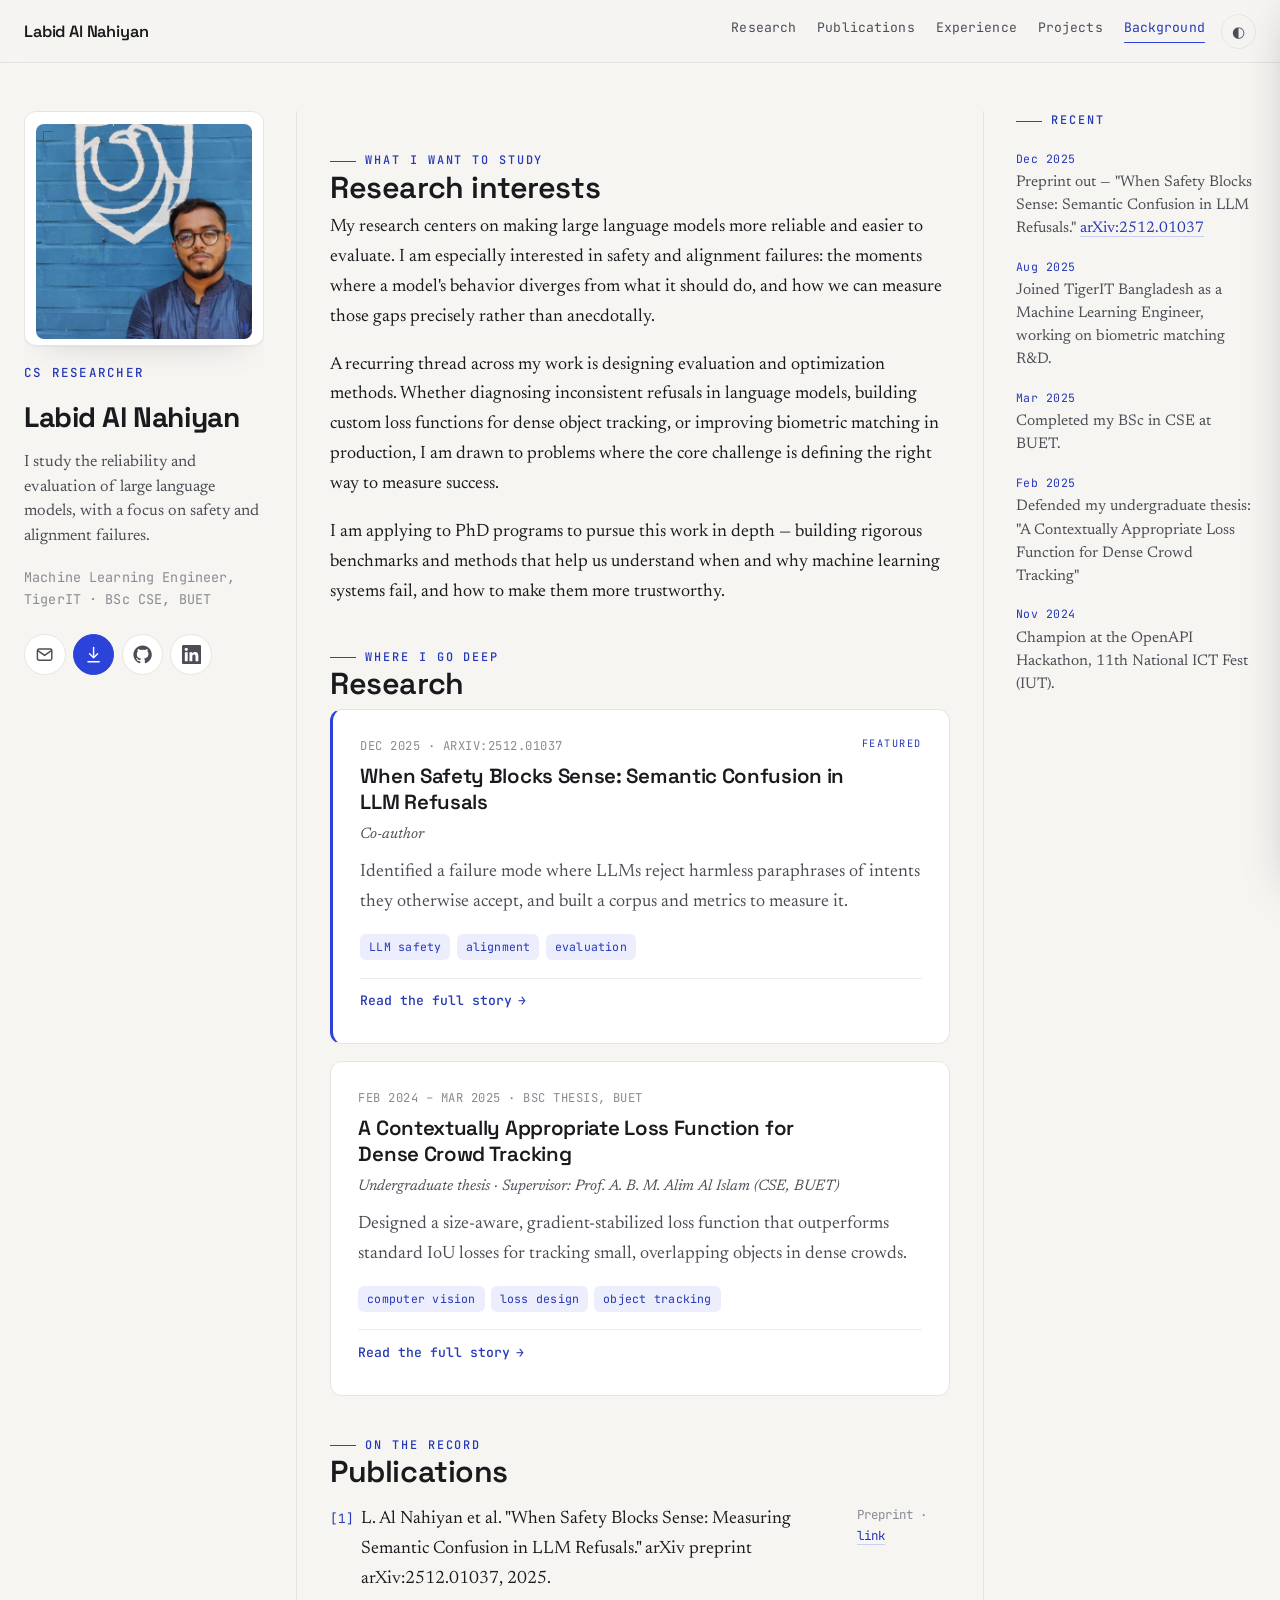
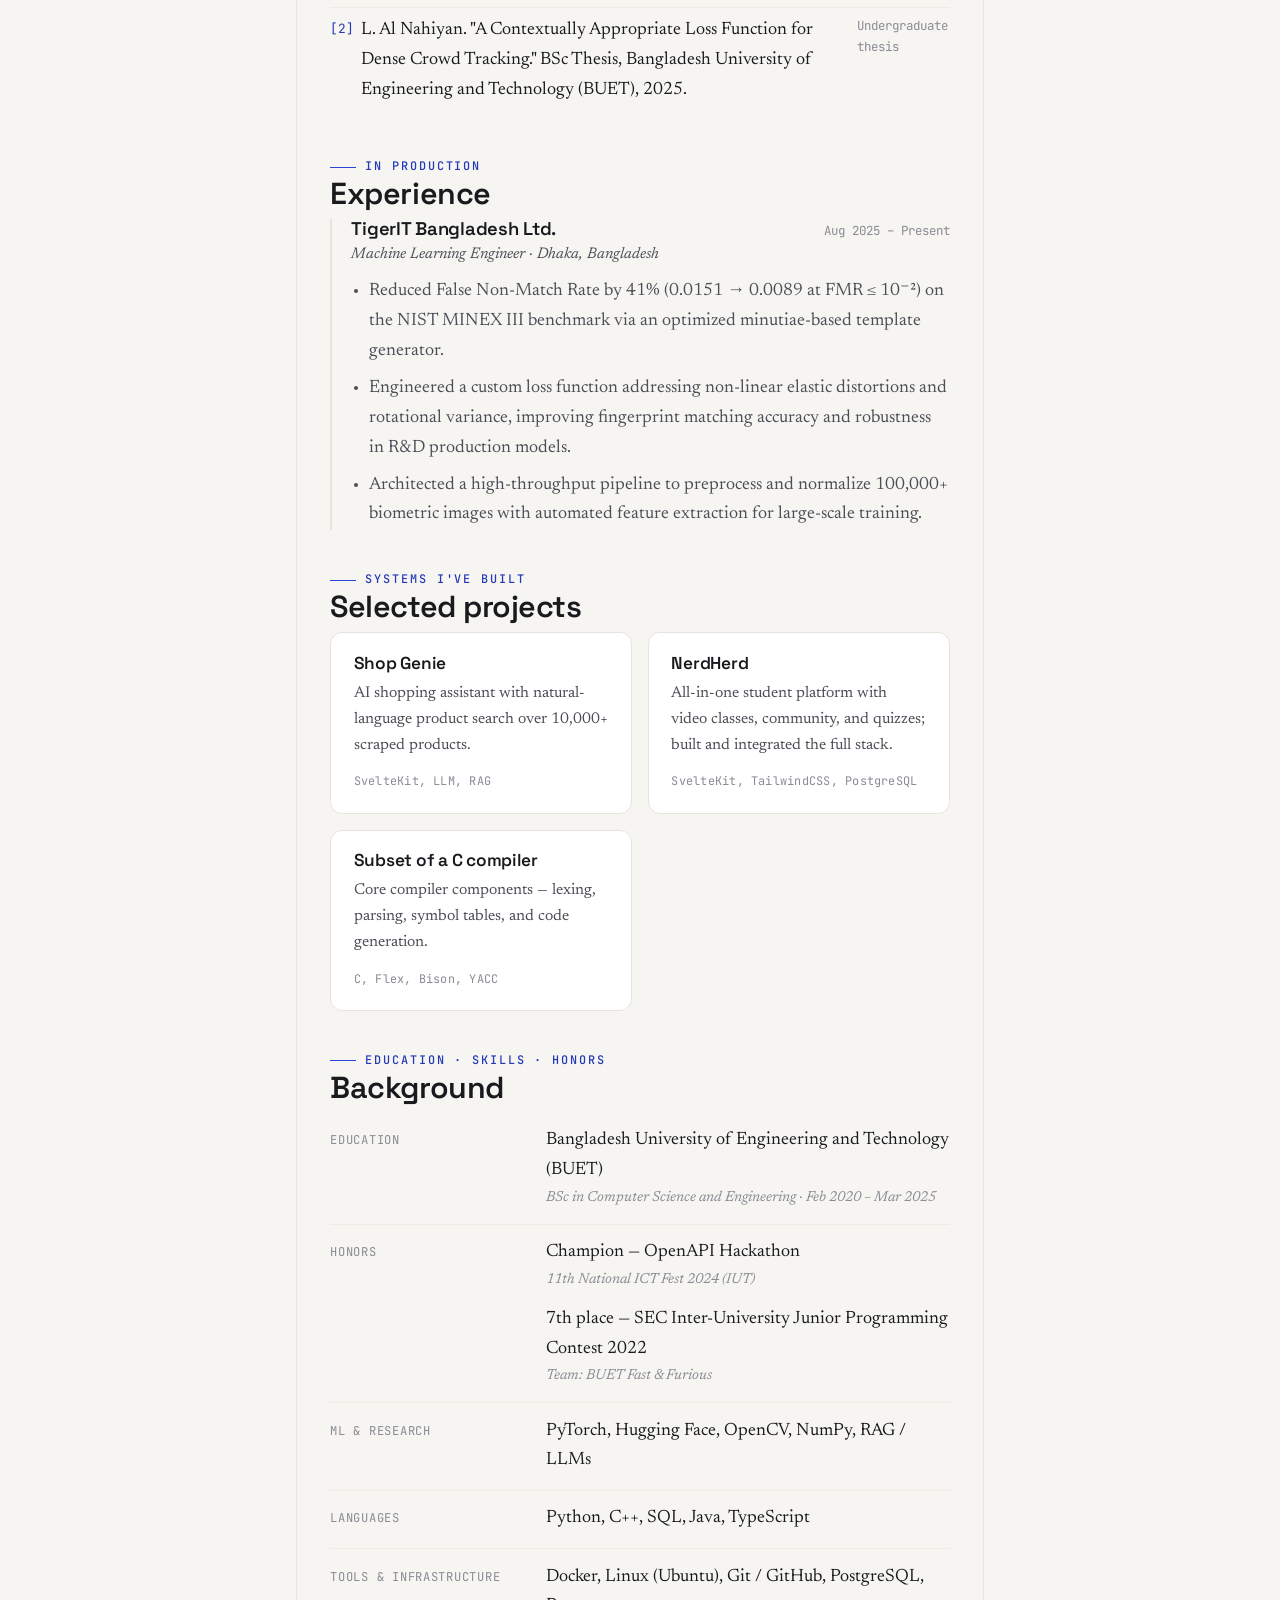
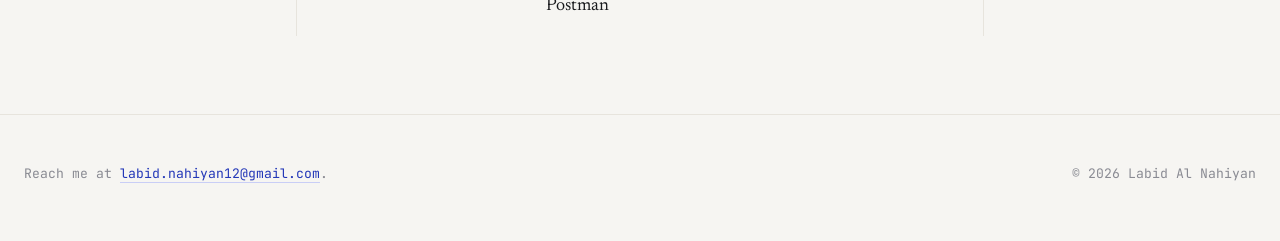
==== commit 293b94bc: "Default to light mode (dark only when chosen)" ====
--- a/index.html
+++ b/index.html
@@ -17,15 +17,11 @@
   <link rel="stylesheet" href="assets/style.css" />
 
   <!-- Apply theme before first paint to avoid a flash.
-       Saved choice wins; otherwise follow the visitor's OS preference. -->
+       Light is the default; dark applies only if the visitor chose it. -->
   <script>
     (function () {
       try {
         var t = localStorage.getItem("theme");
-        if (!t && window.matchMedia &&
-            window.matchMedia("(prefers-color-scheme: dark)").matches) {
-          t = "dark";
-        }
         if (t) document.documentElement.setAttribute("data-theme", t);
       } catch (e) {}
     })();
--- a/assets/style.css
+++ b/assets/style.css
@@ -37,8 +37,8 @@
   --font-body:    "Newsreader", Georgia, "Times New Roman", serif;
   --font-mono:    "JetBrains Mono", ui-monospace, "SFMono-Regular", Menlo, monospace;
 
-  --frame: 1140px;          /* outer measure (nav, shell, footer) */
-  --rail: 300px;            /* left sidebar width */
+  --frame: 1440px;          /* outer measure (nav, shell, footer) */
+  --side: 240px;            /* left + right sticky column width */
   --read: 660px;            /* comfortable prose measure */
   --radius: 12px;
   --radius-sm: 8px;
@@ -131,30 +131,54 @@
 
 section { scroll-margin-top: 4.9rem; }
 
-/* Two-column shell: a sticky left rail (portrait + latest) beside the
-   main content flow. The shell owns the outer width + padding. */
+/* Three-column shell: sticky left profile (20%), scrollable middle flow
+   (~60%), sticky right "Recent" rail (20%). Only the middle scrolls with
+   the page; the side columns stay put and scroll internally if tall. */
 #top {
   max-width: var(--frame);
   margin: 0 auto;
-  padding: clamp(2.5rem, 5vw, 4.25rem) 1.5rem 0;
+  padding: clamp(1.75rem, 4vw, 3rem) 1.5rem 0;
   display: grid;
-  grid-template-columns: var(--rail) minmax(0, 1fr);
-  gap: clamp(2rem, 4vw, 3.75rem);
+  grid-template-columns: var(--side) minmax(0, 1fr) var(--side);
+  grid-template-areas: "left main right";
+  gap: clamp(1.25rem, 2.5vw, 2.25rem);
   align-items: start;
 }
 /* Sections still carry .container; inside the shell it owns width/padding,
    so neutralize the per-section container. */
 #top .container { max-width: none; margin: 0; padding: 0; }
 
-.flow { min-width: 0; }
-
-/* Vertical rhythm + a soft hairline divider between sections in the flow. */
-.flow section + section {
-  margin-top: 5rem;
-  padding-top: 5rem;
-  border-top: 1px solid var(--line);
-}
-.flow section:last-of-type { padding-bottom: 1.5rem; }
+.col-left  { grid-area: left; }
+.col-right { grid-area: right; }
+.col-left, .col-right {
+  position: sticky;
+  top: 4.9rem;
+  align-self: start;
+  max-height: calc(100vh - 6rem);
+  overflow-y: auto;
+  min-width: 0;
+  scrollbar-width: thin;
+}
+.flow {
+  grid-area: main;
+  min-width: 0;
+  /* Vertical column rules separating the middle from both side columns */
+  border-left: 1px solid var(--line);
+  border-right: 1px solid var(--line);
+  padding: 0 clamp(1.5rem, 2.6vw, 2.75rem);
+}
+
+/* Each section closes with a hairline rule below it, then a gap before the
+   next section begins. */
+.flow section {
+  padding-bottom: 2.25rem;         /* space between content and the rule */
+  margin-bottom: 4.5rem;           /* single control for the gap after the rule */
+}
+.flow section:last-of-type {
+  padding-bottom: 0;
+  border-bottom: none;
+  margin-bottom: 1.5rem;
+}
 
 /* Prose inside content sections gets a tighter measure than the frame */
 #about p,
@@ -162,7 +186,7 @@
 .hero__tagline { max-width: var(--read); }
 
 /* Section head: a mono eyebrow that names the section's role, then the title */
-.section-head { margin-bottom: 2rem; }
+.section-head { margin-top:2.5rem; margin-bottom:0.5rem; }
 .eyebrow {
   display: flex;
   align-items: center;
@@ -173,7 +197,7 @@
   letter-spacing: 0.16em;
   text-transform: uppercase;
   color: var(--accent);
-  margin: 0 0 0.7rem;
+  margin: 0;
 }
 .eyebrow::before {
   content: "";
@@ -248,21 +272,29 @@
 }
 .nav__menu { display: none; }
 
-/* ============ 5. RAIL + HERO (signature) ============ */
-
-/* Sticky left rail — portrait + latest updates, in view as you scroll */
-.rail {
-  position: sticky;
-  top: 4.9rem;
-  align-self: start;
-  min-width: 0;              /* let the shell, not the image, size the rail */
+/* ============ 5. PROFILE + NEWS RAIL ============ */
+
+/* Left profile column — portrait + name + intro + links */
+.profile {
   display: flex;
   flex-direction: column;
-  gap: 1.6rem;
-}
-
-/* Latest updates block */
-.latest .eyebrow { margin-bottom: 1rem; }
+  gap: 1.1rem;
+}
+.profile .instrument { max-width: 100%; }
+.profile__name {
+  font-size: clamp(1.5rem, 2.2vw, 2rem);
+  line-height: 1.1;
+  margin: 0;
+}
+.profile .hero__role { margin: 0; }
+.profile .hero__tagline { font-size: 1.02rem; line-height: 1.5; margin: 0; max-width: none; }
+.profile .hero__affiliation { margin: 0; }
+.profile .hero__links { margin-top: 0.35rem; gap: 0.45rem; }
+
+/* Right "Recent" news rail */
+.newsrail .eyebrow { margin-bottom: 1.1rem; }
+
+/* Shared compact update list (news rail) */
 .latest__list {
   list-style: none;
   margin: 0;
@@ -283,18 +315,6 @@
   line-height: 1.5;
   color: var(--ink-2);
 }
-.latest__all {
-  display: inline-block;
-  margin-top: 1.1rem;
-  font-family: var(--font-mono);
-  font-size: 0.76rem;
-  color: var(--accent);
-  border: none;
-}
-.latest__all:hover { color: var(--accent-bright); }
-
-.hero { padding: 0.15rem 0 0.25rem; }
-.hero__text { min-width: 0; }
 .hero__role {
   font-family: var(--font-mono);
   font-size: 0.78rem;
@@ -304,7 +324,6 @@
   color: var(--accent);
   margin: 0 0 1rem;
 }
-.hero__text h1 { margin-bottom: 0.5rem; }
 .hero__tagline {
   font-size: 1.32rem;
   line-height: 1.5;
@@ -388,6 +407,49 @@
   color: #fff;
 }
 .pill--accent:hover { color: #fff; background: var(--accent); border-color: var(--accent); }
+
+/* Icon-only circular link buttons (profile socials) */
+.pill--icon {
+  position: relative;
+  width: 2.6rem;
+  height: 2.6rem;
+  padding: 0;
+  justify-content: center;
+  border-bottom: 1px solid var(--line);   /* override the link underline */
+}
+/* Hover tooltip */
+.pill--icon::after {
+  content: attr(data-tip);
+  position: absolute;
+  bottom: calc(100% + 0.5rem);
+  left: 50%;
+  transform: translate(-50%, 0.25rem);
+  padding: 0.32rem 0.55rem;
+  background: var(--ink);
+  color: var(--paper);
+  font-family: var(--font-mono);
+  font-size: 0.68rem;
+  letter-spacing: 0.02em;
+  white-space: nowrap;
+  border-radius: 6px;
+  opacity: 0;
+  pointer-events: none;
+  transition: opacity var(--t), transform var(--t);
+  z-index: 20;
+}
+.pill--icon:hover::after,
+.pill--icon:focus-visible::after {
+  opacity: 1;
+  transform: translate(-50%, 0);
+}
+.pill--icon:hover { border-bottom-color: var(--accent); }
+.pill--icon.pill--accent { border-bottom-color: var(--accent-bright); }
+.pill--icon.pill--accent:hover { border-bottom-color: var(--accent); }
+.pill--icon svg {
+  width: 1.2rem;
+  height: 1.2rem;
+  display: block;
+}
 
 /* Research cards */
 .card {
@@ -536,9 +598,9 @@
 /* Publications — numbered citation ledger (order = recency, real sequence) */
 .pub {
   display: grid;
-  grid-template-columns: 2rem 1fr;
-  gap: 0 0.5rem;
-  padding: 1.15rem 0;
+  grid-template-columns: 5% 80% 15%;
+  gap: 0 0.25rem 0.25rem;
+  padding: 0.5rem 0;
   border-bottom: 1px solid var(--line-2);
 }
 .pub:last-child { border-bottom: none; }
@@ -634,6 +696,8 @@
   padding: 0.85rem 0;
   border-bottom: 1px solid var(--line-2);
 }
+/* Multiple entries under one label (e.g. honors, degrees) */
+.stack { display: flex; flex-direction: column; gap: 0.8rem; }
 .row:last-child { border-bottom: none; }
 .row dt {
   font-family: var(--font-mono);
@@ -675,21 +739,30 @@
 
 /* ============ 10. RESPONSIVE ============ */
 @media (max-width: 900px) {
-  /* Collapse the shell — rail stacks above the hero, portrait beside latest */
+  /* Collapse to one column: profile, then recent news, then content.
+     Side columns stop being sticky and scroll with the page. */
   #top {
     grid-template-columns: 1fr;
+    grid-template-areas: "left" "right" "main";
     gap: 2.25rem;
     padding-top: clamp(1.75rem, 5vw, 2.5rem);
   }
-  .rail {
+  .col-left, .col-right {
     position: static;
     top: auto;
-    flex-direction: row;
-    align-items: flex-start;
-    gap: 1.5rem;
+    max-height: none;
+    overflow: visible;
   }
-  .instrument { flex: 0 0 clamp(108px, 26vw, 156px); max-width: none; }
-  .latest { flex: 1 1 240px; }
+  .flow { border: none; padding: 0; }
+  /* Profile stays stacked, with a modest portrait (not full width) */
+  .profile { align-items: flex-start; }
+  .profile .instrument { max-width: 168px; }
+  /* Recent news as a wrapping row of updates */
+  .newsrail .latest__list {
+    display: grid;
+    grid-template-columns: repeat(auto-fill, minmax(220px, 1fr));
+    gap: 1.1rem 1.75rem;
+  }
 }
 
 @media (max-width: 640px) {
@@ -708,15 +781,11 @@
   .nav__links.open { display: flex; }
   .nav__links a { padding: 0.6rem 0; font-size: 0.95rem; }
 
-  .flow section + section { margin-top: 3.5rem; padding-top: 3.5rem; }
-
-  /* Small avatar beside latest on the smallest screens */
-  .rail { gap: 1.1rem; }
-  .instrument { flex: 0 0 104px; max-width: 104px; }
-  .latest { flex: 1 1 auto; min-width: 0; }
-
-  .news__item { grid-template-columns: 1fr; gap: 0.15rem; }
-  .news__date { padding-top: 0; }
+  .flow section { margin-bottom: 3rem; padding-bottom: 1.75rem; }
+
+  /* Smaller portrait; recent news in a single column */
+  .profile .instrument { max-width: 140px; }
+  .newsrail .latest__list { grid-template-columns: 1fr; }
 
   .card { padding: 1.35rem 1.3rem; }
   .card__title { padding-right: 0; }
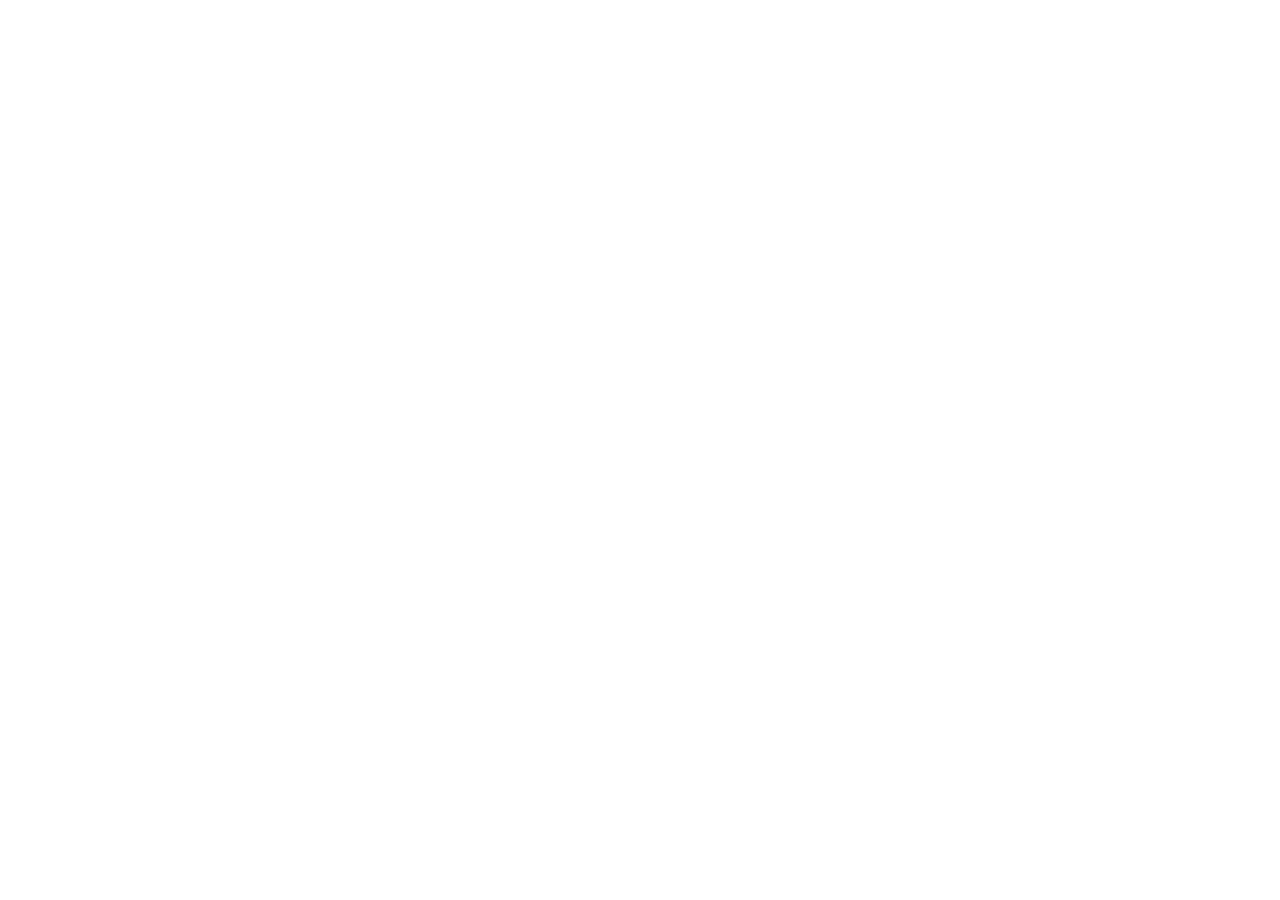
==== commit 84fd4e40: "update" ====
--- a/index.html
+++ b/index.html
@@ -2,57 +2,141 @@
 <html lang="en">
 <head>
   <meta charset="UTF-8" />
-  <meta name="viewport" content="width=device-width, initial-scale=1.0" />
-  <title>Labid Al Nahiyan — CS Researcher</title>
-  <meta name="description" content="Labid Al Nahiyan — researcher working on the reliability and evaluation of large language models, with a focus on safety and alignment failures." />
+  <meta name="viewport" content="width=device-width, initial-scale=1" />
+  <meta name="theme-color" content="#fbfdfe" media="(prefers-color-scheme: light)" />
+  <meta name="theme-color" content="#171b28" media="(prefers-color-scheme: dark)" />
 
-  <!-- Type system: Space Grotesk (display) · Newsreader (body serif) · JetBrains Mono (data) -->
+  <!-- Both are replaced at runtime from content/site.js; these are what a
+       crawler sees before scripts run. -->
+  <title>Labid Al Nahiyan — AI security &amp; ML researcher</title>
+  <meta name="description" content="Security and reliability of deployed ML systems — agentic AI security and biometric matching. IEEE DSAA 2026 author, applying for Fall 2027 PhD positions." />
+
+  <meta property="og:type" content="profile" />
+  <meta property="og:title" content="Labid Al Nahiyan — AI security &amp; ML researcher" />
+  <meta property="og:description" content="Security and reliability of deployed ML systems — agentic AI security and biometric matching. IEEE DSAA 2026 author, applying for Fall 2027 PhD positions." />
+
+  <!-- One family, five weights — see the note in tokens.css. Manrope is
+       variable 400..800, so this is a single file and hierarchy comes from
+       weight and size rather than from mixing typefaces. -->
   <link rel="preconnect" href="https://fonts.googleapis.com" />
   <link rel="preconnect" href="https://fonts.gstatic.com" crossorigin />
-  <link href="https://fonts.googleapis.com/css2?family=Space+Grotesk:wght@500;600;700&family=Newsreader:ital,opsz,wght@0,6..72,400;0,6..72,500;1,6..72,400;1,6..72,500&family=JetBrains+Mono:wght@400;500&display=swap" rel="stylesheet" />
+  <link rel="stylesheet" href="https://fonts.googleapis.com/css2?family=Manrope:wght@400..800&display=swap" />
 
-  <!-- Inline SVG favicon: a measurement tick — the page's signature mark -->
-  <link rel="icon" href="data:image/svg+xml,%3Csvg%20xmlns='http://www.w3.org/2000/svg'%20viewBox='0%200%2032%2032'%3E%3Crect%20width='32'%20height='32'%20rx='7'%20fill='%2315181F'/%3E%3Cpath%20d='M6%2022.5%20L13.5%2022.5%20L19%2010.5%20L26%2018.5'%20fill='none'%20stroke='%237E93FF'%20stroke-width='2.4'%20stroke-linecap='round'%20stroke-linejoin='round'/%3E%3Ccircle%20cx='19'%20cy='10.5'%20r='2.7'%20fill='%237E93FF'/%3E%3C/svg%3E" />
+  <!-- Two bars of different length: the site's own mark, and its argument. -->
+  <link rel="icon" href="data:image/svg+xml,%3Csvg%20xmlns=&#39;http://www.w3.org/2000/svg&#39;%20viewBox=&#39;0%200%2032%2032&#39;%3E%3Crect%20width=&#39;32&#39;%20height=&#39;32&#39;%20rx=&#39;7&#39;%20fill=&#39;%23171b28&#39;/%3E%3Crect%20x=&#39;7&#39;%20y=&#39;11&#39;%20width=&#39;18&#39;%20height=&#39;3&#39;%20rx=&#39;1.5&#39;%20fill=&#39;%23b2b9c6&#39;/%3E%3Crect%20x=&#39;7&#39;%20y=&#39;18&#39;%20width=&#39;10&#39;%20height=&#39;3&#39;%20rx=&#39;1.5&#39;%20fill=&#39;%2381cf84&#39;/%3E%3C/svg%3E" />
 
-  <link rel="stylesheet" href="assets/style.css" />
+  <link rel="stylesheet" href="assets/css/tokens.css" />
+  <link rel="stylesheet" href="assets/css/site.css" />
 
-  <!-- Apply theme before first paint to avoid a flash.
-       Light is the default; dark applies only if the visitor chose it. -->
   <script>
+    /* Runs before first paint.
+
+       `js` switches on the scroll-reveal system — without it the page is
+       simply visible. `intro-done` keeps the opening from replaying on a
+       refresh or a return visit within the same session; because it is set
+       here, in <head>, the layer is `display: none` before it is ever parsed,
+       so a repeat visit shows no flash of it.
+
+       The timer is the failsafe. The opening runs on CSS animations that
+       start at first paint and finish at ~1.2s; 2s is comfortably past that,
+       and it fires whatever happened to the module. The portfolio must always
+       become usable. */
     (function () {
+      var root = document.documentElement;
+      root.classList.add("js");
+
+      /* MUST MATCH `intro.enabled` IN content/site.js. There is a test that
+         fails if these two disagree, because the duplication is otherwise a
+         trap.
+
+         Why it is duplicated at all: the opening has to be in the HTML to
+         paint at first frame rather than waiting for a module, and this
+         script runs before any module has been parsed — so it cannot ask
+         content/site.js. Without the flag here, switching the opening off
+         still paints the panels for ~44ms before the module removes them,
+         which is a flash of a blank page. Measured. */
+      var INTRO_ENABLED = false;
+      if (!INTRO_ENABLED) root.classList.add("intro-done");
+
+      /* THEME, AND WHY IT IS HERE RATHER THAN IN A MODULE.
+         A saved choice has to be on <html> before the first paint, or the
+         page paints light and then snaps to dark — the flash every themed
+         site gets wrong. A module cannot do it: it is deferred by definition.
+         With nothing saved the attribute stays off and the stylesheet follows
+         prefers-color-scheme on its own. */
       try {
-        var t = localStorage.getItem("theme");
-        if (t) document.documentElement.setAttribute("data-theme", t);
+        var saved = localStorage.getItem("labid-theme");
+        if (saved === "dark" || saved === "light") root.setAttribute("data-theme", saved);
       } catch (e) {}
+
+      try {
+        if (sessionStorage.getItem("labid-intro-seen") === "true" && !/[?&]intro\b/.test(location.search)) root.classList.add("intro-done");
+      } catch (e) {}
+      setTimeout(function () { root.classList.add("intro-done"); }, 2000);
     })();
   </script>
 </head>
 <body>
   <a class="skip-link" href="#main">Skip to content</a>
 
-  <header class="nav" aria-label="Primary navigation">
-    <div class="nav__inner container">
-      <a class="nav__brand" href="#top" data-brand>Labid Al Nahiyan</a>
-      <nav class="nav__links" data-nav></nav>
-      <div class="nav__actions">
-        <button class="theme-toggle" type="button" aria-label="Toggle dark mode" data-theme-toggle>◐</button>
-        <button class="nav__menu" type="button" aria-label="Toggle menu" aria-expanded="false" data-menu>☰</button>
+  <!-- The opening. Two ivory panels cover the viewport; the identity sits on
+       top of them; then the panels part and the portfolio is already there
+       underneath, fully rendered.
+
+       `data-state="play"` is written here, not set by script. The whole
+       sequence is CSS animations, so it starts at first paint rather than
+       waiting for a module to download and execute — which is what used to
+       push a ~1.2s opening out past two seconds. JavaScript only clears the
+       layer away afterwards, and if it never arrives the panels still part
+       and the head failsafe removes the layer. -->
+  <div class="intro" data-intro data-state="play" aria-hidden="true">
+    <div class="intro__panel intro__panel--top"></div>
+    <div class="intro__panel intro__panel--bottom"></div>
+    <div class="intro__inner">
+      <p class="intro__label" data-intro-name>Labid Al Nahiyan</p>
+      <p class="intro__roles" data-intro-roles>Software engineer · ML / AI researcher</p>
+      <span class="intro__rule" aria-hidden="true"></span>
+    </div>
+  </div>
+
+  <!-- The ambient ground: one still lattice, disturbed only where the cursor
+       is. Purely decorative — pointer-events none, aria-hidden, drawn at half
+       strength, hidden until the opening has finished, and switched off
+       entirely unless content/site.js says otherwise. -->
+  <div class="ambient" data-ambient aria-hidden="true">
+    <canvas class="ambient__field" data-ambient-field></canvas>
+  </div>
+
+  <!-- PAGE SHELL.
+       A sticky bar across the top and one reading column under it. The fixed
+       identity rail this replaced put the portrait, the contacts and the whole
+       navigation permanently down the left — which worked, and which was asked
+       to go: it is a layout almost nothing else in academia uses, and the page
+       it framed had to live in the 70% left over. The identity now sits in the
+       hero at full size, where a reader meets it once and does not need it
+       held on screen afterwards. -->
+  <header class="topbar" data-topbar></header>
+
+  <main id="main" class="flow" data-flow>
+    <noscript>
+      <div class="frame" style="padding-block: 4rem 3rem; max-width: 46rem">
+        <h1 class="hero__name" style="font-size: 2.5rem">Labid Al Nahiyan</h1>
+        <p style="margin-top: 1.5rem; color: var(--ink-2)">
+          ML / AI researcher. I work on the security and reliability of machine
+          learning systems — biometric matching and LLM evaluation. Applying for
+          Fall 2027 PhD positions in AI security and applied vision.
+        </p>
+        <p style="margin-top: 1.5rem; color: var(--ink-2)">
+          This page builds itself with JavaScript. With it switched off, reach me at
+          <a class="link" href="mailto:labid.nahiyan12@gmail.com">labid.nahiyan12@gmail.com</a>,
+          read &ldquo;How Semantically Stable Are LLM Refusals?&rdquo; (IEEE DSAA 2026) at
+          <a class="link" href="https://arxiv.org/abs/2512.01037">arXiv:2512.01037</a>,
+          or download the <a class="link" href="assets/cv.pdf">CV</a>.
+        </p>
       </div>
-    </div>
-  </header>
-
-  <main id="main">
-    <!-- All sections are rendered here from data.txt -->
-    <div id="top" data-app>
-      <noscript>
-        <p class="container" style="padding: 4rem 1.5rem;">
-          This page needs JavaScript to load its content.
-          You can reach me at <a href="mailto:labid.nahiyan12@gmail.com">labid.nahiyan12@gmail.com</a>.
-        </p>
-      </noscript>  
-    </div>
+    </noscript>
   </main>
 
-  <script src="assets/app.js"></script>
+  <script type="module" src="assets/js/main.js"></script>
 </body>
 </html>
--- a/assets/css/site.css
+++ b/assets/css/site.css
@@ -0,0 +1,2045 @@
+/* ===========================================================================
+   site.css
+
+   Layout, components, motion. Colour/type/space values live in tokens.css.
+
+   THE LAYOUT — read this before changing any layout rule
+
+       one column, centred, scrolling vertically like a page
+       a sticky bar across the top of it
+
+   That is the whole model. It has been through two predecessors: a horizontal
+   deck of seven viewport-wide panes, then a fixed 19rem identity rail down the
+   left. Nothing hijacks the wheel, nothing transforms the scroll, and the
+   browser owns momentum, rubber-banding and touch entirely.
+
+   Rules this imposes:
+   · The bar and the content share one container, `--frame`. A nav link sits
+     directly above the heading it points at. Changing one without the other
+     breaks the only alignment on the page.
+   · Sections carry `scroll-margin-top` for the bar's height, or a jump from
+     the nav parks the heading underneath the bar that was used to reach it.
+   · Below 860px the links fold into a panel behind a Menu button.
+   · The ambient ground is decoration. It is `pointer-events: none` and must
+     never be given a z-index that puts it over content.
+
+   THE SPACING RULE
+   Big space *between* sections, small space *between items inside* one. A
+   list of research should read as a list, not as five things that happen to
+   share a screen.
+
+   1  Base
+   2  Text primitives
+   3  The theme control
+   4  Opening card
+   5  The top bar & sections
+   6  The ambient ground
+   7  The hero (section 01)
+   8  Editorial rows
+   9  Row interiors
+   10 The metric chart
+   11 Skills & closing
+   12 Photography page
+   13 Photograph viewer
+   14 Reveal system
+   15 Responsive
+   16 Reduced motion & print
+   =========================================================================== */
+
+/* ============ 1. BASE ============ */
+
+*,
+*::before,
+*::after { box-sizing: border-box; }
+
+html {
+  -webkit-text-size-adjust: 100%;
+  scroll-behavior: smooth;
+}
+@media (prefers-reduced-motion: reduce) { html { scroll-behavior: auto; } }
+
+body {
+  margin: 0;
+  background: var(--paper);
+  color: var(--ink);
+  font-family: var(--font-body);
+  font-size: var(--step-0);
+  line-height: var(--leading-body);
+  -webkit-font-smoothing: antialiased;
+  text-rendering: optimizeLegibility;
+  /* Literata carries an optical-size axis; hand it the real size so it uses
+     the cut meant for running text rather than the display one. */
+  font-optical-sizing: auto;
+  /* The theme can be switched mid-visit, so the ground and the ink move
+     rather than jumping. Only these two — animating every colour on the page
+     at once is what makes a theme switch feel like a page load. */
+  transition: background-color var(--t-base) var(--ease), color var(--t-base) var(--ease);
+}
+@media (prefers-reduced-motion: reduce) { body { transition: none; } }
+
+body[data-lightbox-open="true"] { overflow: hidden; }
+
+/* Structure is the grotesque, and it sets loose by default — every heading
+   pulls in by --tracking-display. Weight 500 rather than 400: Space Grotesk
+   at regular is light enough that a title stops out-ranking the prose under
+   it once the prose is a serif. */
+h1, h2, h3, h4 {
+  margin: 0;
+  font-family: var(--font-display);
+  font-weight: 600;
+  line-height: var(--leading-tight);
+  letter-spacing: var(--tracking-display);
+}
+
+p { margin: 0; }
+img { max-width: 100%; display: block; }
+ul, ol { margin: 0; padding: 0; list-style: none; }
+a { color: inherit; }
+
+button {
+  font: inherit;
+  color: inherit;
+  background: none;
+  border: 0;
+  padding: 0;
+  cursor: pointer;
+}
+
+code {
+  font-family: var(--font-mono);
+  font-size: 0.85em;
+  background: var(--paper-2);
+  padding: 0.15em 0.4em;
+  border-radius: var(--radius);
+}
+
+:focus-visible {
+  outline: 2px solid var(--focus);
+  outline-offset: 3px;
+  border-radius: 1px;
+}
+.section:focus { outline: none; }
+
+.frame {
+  width: 100%;
+  max-width: var(--frame);
+  margin-inline: auto;
+  padding-inline: var(--gutter);
+}
+
+.skip-link {
+  position: absolute;
+  left: var(--gutter);
+  top: -4rem;
+  z-index: 200;
+  background: var(--ink);
+  color: var(--paper);
+  padding: var(--space-3) var(--space-4);
+  font-family: var(--font-mono);
+  font-size: var(--step--2);
+  text-decoration: none;
+  transition: top var(--t-fast) var(--ease);
+}
+.skip-link:focus { top: var(--space-4); }
+
+.sr-only {
+  position: absolute;
+  width: 1px; height: 1px;
+  padding: 0; margin: -1px;
+  overflow: hidden;
+  clip: rect(0 0 0 0);
+  white-space: nowrap;
+  border: 0;
+}
+
+/* ============ 2. TEXT PRIMITIVES ============ */
+
+.lede { font-size: var(--step-1); color: var(--ink-2); max-width: var(--measure); }
+.prose { color: var(--ink-2); max-width: var(--measure); }
+.prose p + p { margin-top: var(--space-3); }
+
+/* -- justified prose --------------------------------------------------------
+   Running text is justified, and **words are never broken to make a line
+   fit** — no hyphenation, and nothing that splits a word mid-way.
+
+   `hyphens: none` is set explicitly rather than left to the default. The
+   default is `manual`, which still honours a soft hyphen in the source, and
+   it leaves the intent unstated for the next person; `none` says the choice
+   out loud and holds even if a stray `&shy;` gets pasted into content.
+
+   The cost is real and worth knowing: justification works by stretching the
+   spaces on a line, and taking hyphenation away means a long word that will
+   not fit gets pushed to the next line whole, leaving the line before it to
+   spread. Wide gaps are the price of unbroken words. That trade was made
+   deliberately — if the gaps ever look worse than the breaks did, the lever
+   is `hyphens: auto` on this one rule, not a change to the alignment.
+
+   Prose only. Titles, labels, metadata, mono and tags stay ranged left;
+   justifying a two-word label just stretches it across the column. A
+   single-line paragraph is unaffected either way, because the last line of a
+   block is never justified — which is also why a two-line paragraph justifies
+   its first line and leaves the second alone. That is correct, not a bug.  */
+.lede,
+.prose p,
+.bio__text p,
+.row__desc,
+.row__text,
+.field__text,
+.points li,
+.album__desc {
+  text-align: justify;
+  -webkit-hyphens: none;
+  hyphens: none;
+  /* A word longer than the line still moves down whole rather than being cut
+     apart; only a genuine overflow would ever force a break. */
+  overflow-wrap: normal;
+  word-break: normal;
+}
+
+.link {
+  color: var(--accent);
+  text-decoration: none;
+  background-image: linear-gradient(currentColor, currentColor);
+  background-position: 0 100%;
+  background-repeat: no-repeat;
+  background-size: 100% 1px;
+  transition: color var(--t-fast) var(--ease), background-size var(--t-fast) var(--ease);
+}
+.link:hover { color: var(--accent-2); background-size: 100% 2px; }
+
+/* The photography link inside the bio: quiet, so finding it feels earned. */
+.link--aside {
+  color: var(--ink);
+  text-decoration: none;
+  background-image: linear-gradient(var(--ink-3), var(--ink-3));
+  background-position: 0 100%;
+  background-repeat: no-repeat;
+  background-size: 100% 1px;
+  transition: color var(--t-fast) var(--ease), background-image var(--t-fast) var(--ease);
+}
+.link--aside:hover {
+  color: var(--accent);
+  background-image: linear-gradient(var(--accent), var(--accent));
+}
+.link--aside__mark {
+  display: inline-block;
+  margin-left: var(--space-2);
+  font-family: var(--font-mono);
+  font-size: 0.85em;
+  color: var(--accent-research);
+  transition: transform var(--t-base) var(--ease);
+}
+.link--aside:hover .link--aside__mark { transform: translateX(3px); }
+
+/* Named links — "Read the preprint ↗". Accent, with a rule that draws in from
+   the left on hover and an arrow that steps with it. No button, no box. */
+.outlink {
+  position: relative;
+  display: inline-flex;
+  align-items: center;
+  gap: var(--space-2);
+  padding-bottom: 3px;
+  font-family: var(--font-mono);
+  font-size: var(--step--2);
+  letter-spacing: 0.03em;
+  text-decoration: none;
+  color: var(--accent);
+  transition: color var(--t-fast) var(--ease);
+}
+.outlink::before {
+  content: "";
+  position: absolute;
+  left: 0; right: 0; bottom: 0;
+  height: 1px;
+  background: currentColor;
+  transform: scaleX(0);
+  transform-origin: left;
+  transition: transform var(--t-base) var(--ease);
+}
+.outlink::after { content: "↗"; transition: transform var(--t-base) var(--ease); }
+.outlink:hover { color: var(--accent-2); }
+.outlink:hover::before { transform: scaleX(1); }
+.outlink:hover::after { transform: translate(3px, -3px); }
+
+/* ============ 2b. TAGS ============ */
+/* The site's one strong colour idea, and the only component with a border.
+
+   A tag is coloured by WHAT IT IS, not by where it sits — `Computer vision`
+   is the same teal in Research, in Work and in Skills. Seven families, bound
+   below from `data-family`, which render.js reads out of content/tags.js.
+   No component and no rule outside this block knows the colours exist.
+
+   Everything here reads from --tag. Restyling all tags at once means editing
+   this block; recolouring the taxonomy means editing tokens.css. */
+
+.tags {
+  display: flex;
+  flex-wrap: wrap;
+  gap: var(--tag-gap);
+  padding: 0;
+  margin: 0;
+  list-style: none;
+}
+
+.tag {
+  --tag: var(--tag-systems);       /* overridden per family below */
+
+  display: inline-flex;
+  align-items: center;
+  padding: var(--tag-pad);
+  border: 1px solid color-mix(in srgb, var(--tag) var(--tag-line), transparent);
+  border-radius: var(--tag-radius);
+  background: color-mix(in srgb, var(--tag) var(--tag-bed), transparent);
+  color: var(--tag);
+
+  font-family: var(--font-mono);
+  font-size: 0.6875rem;            /* 11px — Manrope runs small at label sizes */
+  font-weight: 600;
+  line-height: 1.25;
+  letter-spacing: 0.075em;
+  text-transform: uppercase;
+  white-space: nowrap;
+
+  transition: background var(--t-fast) var(--ease),
+              border-color var(--t-fast) var(--ease),
+              transform var(--t-fast) var(--ease);
+}
+
+/* A lift of one pixel, and nothing else moves. Enough to feel live; not
+   enough to make a row of eight tags look like it is breathing. */
+.tag:hover {
+  border-color: color-mix(in srgb, var(--tag) var(--tag-line-on), transparent);
+  background: color-mix(in srgb, var(--tag) var(--tag-bed-on), transparent);
+  transform: translateY(-1px);
+}
+
+.tag[data-family="research"] { --tag: var(--tag-research); }
+.tag[data-family="vision"]   { --tag: var(--tag-vision); }
+.tag[data-family="security"] { --tag: var(--tag-security); }
+.tag[data-family="ml"]       { --tag: var(--tag-ml); }
+.tag[data-family="web"]      { --tag: var(--tag-web); }
+.tag[data-family="systems"]  { --tag: var(--tag-systems); }
+.tag[data-family="infra"]    { --tag: var(--tag-infra); }
+
+/* The research interests, and the profile's focus line: the same tags set one
+   step larger, because there they are the statement rather than the footnote. */
+.tags--lead .tag {
+  font-size: var(--step--2);
+  padding: 5px 11px;
+  letter-spacing: 0.08em;
+}
+
+/* Skills are read as a list of names, not scanned as categories, so they keep
+   their capitals and lose the tracking. */
+.tags--skills .tag {
+  font-size: var(--step--2);
+  letter-spacing: 0.01em;
+  text-transform: none;
+}
+
+/* ============ 3. HEADER & NAVIGATION ============ */
+
+/* -- the theme control -----------------------------------------------------
+   A sun and a moon in one 16px box. It shows the theme you are *in*, not the
+   one you would get — the aria-label carries the action, and an icon that
+   flips to the opposite state is the classic way to make a toggle ambiguous.
+
+   Three states, not two: pressing it cycles light, dark, back to following
+   the system. The small dot appears only while a choice is pinned, so it is
+   possible to tell "I am on dark because I chose it" from "I am on dark
+   because my laptop is". */
+.themebtn {
+  position: relative;
+  display: grid;
+  place-items: center;
+  width: 2rem;
+  height: 2rem;
+  margin-left: var(--space-2);
+  border: 1px solid transparent;
+  border-radius: var(--tag-radius);
+  color: var(--ink-3);
+  transition: color var(--t-fast) var(--ease),
+              border-color var(--t-fast) var(--ease),
+              background var(--t-fast) var(--ease);
+}
+.themebtn:hover {
+  color: var(--accent);
+  border-color: color-mix(in srgb, var(--accent) 40%, transparent);
+  background: color-mix(in srgb, var(--accent) 8%, transparent);
+}
+.themebtn__mark {
+  width: 15px;
+  height: 15px;
+  fill: none;
+  stroke: currentColor;
+  stroke-width: 1.35;
+  stroke-linecap: round;
+  stroke-linejoin: round;
+  overflow: visible;
+}
+.themebtn__sun,
+.themebtn__moon { display: none; }
+.themebtn[data-resolved="light"] .themebtn__sun { display: block; }
+.themebtn[data-resolved="dark"] .themebtn__moon { display: block; }
+/* Pinned rather than following the system. */
+.themebtn:not([data-mode="system"])::after {
+  content: "";
+  position: absolute;
+  right: 3px;
+  bottom: 3px;
+  width: 4px;
+  height: 4px;
+  border-radius: 50%;
+  background: var(--accent);
+}
+
+/* ============ 4. THE OPENING ============ */
+/* A full-screen layer of two ivory panels with the identity on top. The
+   portfolio is rendered underneath the whole time — it is simply covered —
+   so when the panels part they reveal the real page rather than a fade-in.
+
+   NOT A LOADING SCREEN. Nothing is being waited for; the page underneath is
+   already built. It is one short beat of identity, and then it is gone.
+
+       0–300ms     the name fades up
+       260–600ms   the role rises into place
+       460–680ms   a short accent rule draws beneath it
+       700–1240ms  the panels part — top up, bottom down
+       ~1240ms     the layer is removed
+
+   THE SCHEDULE LIVES HERE, NOT IN JAVASCRIPT. `data-state="play"` is in the
+   HTML, so these animations start at first paint. An earlier version set that
+   attribute from a module, which put every beat behind the module's download
+   and execution — about 250ms — and pushed the whole opening past 2.3s. The
+   panels also part on their own now: with scripting broken or blocked the
+   page still reveals itself.
+
+   Everything here is transform and opacity only, and the panels are the only
+   thing that moves. */
+
+.intro {
+  position: fixed;
+  inset: 0;
+  z-index: 9999;
+  display: grid;
+  place-items: center;
+  /* No background of its own: the panels do the covering, and once they part
+     there must be nothing left tinting the page. */
+  background: none;
+  pointer-events: none;
+}
+html.intro-done .intro { display: none; }
+
+.intro__panel {
+  position: absolute;
+  left: 0;
+  right: 0;
+  height: 50.5%;           /* the half-pixel overlap hides a seam */
+  background: var(--paper);
+  will-change: transform;
+}
+.intro__panel--top { top: 0; }
+.intro__panel--bottom { bottom: 0; }
+
+.intro__inner {
+  position: relative;
+  z-index: 1;
+  text-align: center;
+  padding-inline: var(--gutter);
+}
+
+/* Visible by default, so the identity is on screen even if the stylesheet's
+   animations never run. The keyframes replay it from zero.
+
+   The name leads and the roles follow it, in that order of size as well as of
+   time — an opening title, not a caption with a name above it. */
+.intro__label {
+  font-family: var(--font-display);
+  font-weight: 600;
+  font-size: clamp(2rem, 5.4vw, 3.5rem);
+  letter-spacing: -0.03em;
+  line-height: 1.05;
+  color: var(--ink);
+}
+.intro__roles {
+  font-family: var(--font-mono);
+  font-size: var(--step--2);
+  letter-spacing: 0.16em;
+  text-transform: uppercase;
+  color: var(--ink-3);
+  margin-top: var(--space-4);
+}
+/* One line of accent, drawn under the identity as the last beat. */
+.intro__rule {
+  display: block;
+  width: 3.5rem;
+  height: 2px;
+  margin: var(--space-5) auto 0;
+  background: var(--accent-research);
+  transform-origin: center;
+}
+
+/* The sequence. `forwards` on everything that must hold its end state — the
+   layer is still on screen while the panels travel. */
+.intro[data-state="play"] .intro__label {
+  animation: intro-rise 300ms var(--ease) 40ms both;
+}
+.intro[data-state="play"] .intro__roles {
+  animation: intro-rise 340ms var(--ease) 260ms both;
+}
+.intro[data-state="play"] .intro__rule {
+  animation: intro-draw 220ms var(--ease) 460ms both;
+}
+.intro[data-state="play"] .intro__inner {
+  animation: intro-fade-out 200ms var(--ease) 700ms both;
+}
+.intro[data-state="play"] .intro__panel--top {
+  animation: intro-part-up 540ms cubic-bezier(0.76, 0, 0.24, 1) 700ms both;
+}
+.intro[data-state="play"] .intro__panel--bottom {
+  animation: intro-part-down 540ms cubic-bezier(0.76, 0, 0.24, 1) 700ms both;
+}
+
+/* A click or a key sends the whole layer away at once. */
+.intro[data-state="skip"] { opacity: 0; transition: opacity 180ms var(--ease); }
+.intro[data-state="skip"] * { animation-play-state: paused; }
+
+@keyframes intro-fade {
+  from { opacity: 0; }
+  to   { opacity: 1; }
+}
+@keyframes intro-fade-out {
+  from { opacity: 1; }
+  to   { opacity: 0; }
+}
+@keyframes intro-rise {
+  from { opacity: 0; transform: translateY(9px); }
+  to   { opacity: 1; transform: none; }
+}
+@keyframes intro-draw {
+  from { transform: scaleX(0); }
+  to   { transform: scaleX(1); }
+}
+@keyframes intro-part-up {
+  from { transform: none; }
+  to   { transform: translateY(-100%); }
+}
+@keyframes intro-part-down {
+  from { transform: none; }
+  to   { transform: translateY(100%); }
+}
+
+/* ============ 5. THE TOP BAR & SECTIONS ============ */
+/* ONE COLUMN UNDER A STICKY BAR.
+
+   This replaced a fixed identity rail — a 19rem column down the left holding
+   the portrait, the name, the contacts and the whole navigation, on screen at
+   every moment. The argument for it was that a reader assessing an application
+   never has to go looking for the email address. The argument against it, and
+   the reason it is gone: it is a layout almost nothing in academia uses, it
+   spent a sixth of the window on identity for the entire visit, and the page
+   it framed had to live in what was left.
+
+   What replaces it costs almost nothing and reads as ordinary: the identity is
+   in the hero at full size, where a reader meets it once, and the navigation is
+   a bar 3.25rem tall that stays. The rail's rules are gone from this file;
+   `assets/js/_deck.legacy.js` still holds the horizontal deck that preceded
+   both, imported by nothing.                                               */
+
+.topbar {
+  position: sticky;
+  top: 0;
+  z-index: 50;
+  border-bottom: 1px solid var(--rule-2);
+  /* Not opaque. The bar sits over the ambient lattice and over the content it
+     scrolls past, and a solid band would cut the page in half every time it
+     crossed something. 78% plus a blur keeps it legible without hiding what is
+     under it. */
+  background: color-mix(in srgb, var(--page) 78%, transparent);
+  backdrop-filter: blur(10px);
+  -webkit-backdrop-filter: blur(10px);
+}
+.topbar__in {
+  display: flex;
+  align-items: center;
+  justify-content: space-between;
+  gap: var(--space-4);
+  min-height: 3.25rem;
+}
+.topbar__end { display: flex; align-items: center; gap: var(--space-2); }
+
+.topbar__nav {
+  display: flex;
+  align-items: center;
+  gap: var(--space-1);
+  flex-wrap: wrap;
+  margin-left: calc(var(--space-3) * -1);
+}
+
+.navlink {
+  display: inline-flex;
+  align-items: center;
+  padding: var(--space-2) var(--space-3);
+  border-radius: var(--tag-radius);
+  font-size: var(--step--1);
+  font-weight: 500;
+  color: var(--ink-3);
+  text-decoration: none;
+  transition: color var(--t-fast) var(--ease),
+              background var(--t-fast) var(--ease);
+}
+.navlink:hover { color: var(--ink); background: color-mix(in srgb, var(--ink) 6%, transparent); }
+/* The section you are in. Colour rather than an underline — the bar is only
+   3.25rem tall and a rule inside it lands too close to the border below. */
+.navlink[aria-current="true"] { color: var(--accent); font-weight: 600; }
+
+.topbar__toggle {
+  display: none;
+  padding: var(--space-2) var(--space-3);
+  border: 1px solid var(--rule);
+  border-radius: var(--tag-radius);
+  font-family: var(--font-mono);
+  font-size: var(--step--2);
+  letter-spacing: var(--tracking-mono);
+  text-transform: uppercase;
+  color: var(--ink-2);
+  background: none;
+  transition: color var(--t-fast) var(--ease), border-color var(--t-fast) var(--ease);
+}
+.topbar__toggle:hover { color: var(--accent); border-color: var(--accent); }
+
+/* -- the reading column ---------------------------------------------------- */
+.flow { display: grid; }
+
+/* SECTION RHYTHM, TIGHTENED TWICE.
+   It was 4.5rem top and bottom: 9rem of empty page between one section's last
+   card and the next section's number, which on a laptop is most of a screen of
+   nothing. That is what made the page read as bulky rather than as generous.
+
+   Now 2rem, and the work of separating sections is done by the hairline and by
+   the numbered eyebrow rather than by the gap — which is what was doing it all
+   along. Below about 1.5rem the eyebrow starts to look attached to the card
+   above it instead of to its own section, so this is close to the floor. */
+.section {
+  padding-block: var(--space-6);
+  /* Clears the sticky bar. Without this a jump from the nav parks the section
+     heading underneath the very bar that was used to get there. */
+  scroll-margin-top: calc(3.25rem + var(--space-4));
+}
+.section + .section { border-top: 1px solid var(--rule-2); }
+/* The hero has no section header above it, so its top padding is the only
+   thing between the bar and the name. A little more than the others get. */
+.section--home { padding-top: var(--space-7); }
+
+.section__inner {
+  /* THE SAME CONTAINER AS THE TOP BAR, deliberately: `About` in the bar sits
+     directly above the name in the hero, and every section heading lines up
+     under the first nav link. It used to be a percentage of the viewport,
+     which was the right shape beside a rail and the wrong one without it —
+     nothing else on the page was aligned to it. Prose is still held to
+     --measure, so this sets the width of the LAYOUT, not of the line. */
+  max-width: var(--frame);
+  margin-inline: auto;
+  padding-inline: var(--gutter);
+  display: grid;
+  gap: var(--space-5);
+}
+
+.section__head { display: grid; gap: var(--space-2); justify-items: start; }
+
+/* The index line. Small, and the only thing above the title. */
+.section__eyebrow {
+  display: flex;
+  align-items: baseline;
+  gap: var(--space-2);
+  font-size: var(--step--2);
+  font-weight: 500;
+  letter-spacing: var(--tracking-mono);
+  font-variant-numeric: tabular-nums;
+}
+.section__num { color: var(--accent); font-weight: 700; }
+
+/* The heading a reader actually catches when scanning. */
+.section__title {
+  font-size: var(--step-3);
+  text-wrap: balance;
+  font-weight: 700;
+  letter-spacing: var(--tracking-display);
+  line-height: var(--leading-tight);
+  color: var(--ink);
+}
+
+/* The heading mark: the section's accent at full strength, and the only place
+   any colour appears undiluted. It draws itself open as the section arrives. */
+.section__rule {
+  display: block;
+  width: 3.5rem;
+  height: 2px;
+  background: var(--accent);
+  transform-origin: left center;
+}
+.js .reveal .section__rule { transform: scaleX(0); }
+.js .reveal.is-in .section__rule {
+  transform: scaleX(1);
+  transition: transform 520ms var(--ease) 120ms;
+}
+
+/* -- section identity ------------------------------------------------------
+   Each section rebinds --accent for its own subtree, so its number, its rule,
+   its `+`, its arrows, its links and its hovers all take that section's colour
+   at once. THE PAPER DOES NOT CHANGE: the colour lives in the marks, and in
+   the ambient ground behind them, never in the page itself.               */
+#top        { --accent: var(--accent-profile); }
+#news       { --accent: var(--accent-news); }
+#research   { --accent: var(--accent-research); }
+#projects   { --accent: var(--accent-work); }
+#experience { --accent: var(--accent-experience); }
+#education  { --accent: var(--accent-education); }
+#skills     { --accent: var(--accent-skills); }
+
+
+.section__body { display: grid; gap: var(--space-5); }
+
+/* ============ 6. THE AMBIENT GROUND ============ */
+/* One fixed canvas behind everything — genuinely behind, see the z-index note
+   below: a still lattice of points, disturbed only where the cursor is. The argument for it is in assets/js/ambient.js.
+   What matters here is that it is decoration and nothing else — it can never
+   take a click, and it never paints at full strength.
+
+   It stays invisible until the opening has finished; the panels should part
+   onto the portfolio, not onto something already moving. */
+
+.ambient {
+  position: fixed;
+  inset: 0;
+  /* MINUS ONE, NOT ZERO, AND THIS WAS A REAL BUG.
+     At `z-index: 0` the layer is *positioned*, and a positioned element paints
+     above non-positioned content no matter what order the two appear in the
+     document. Every section, card, paragraph and image on this page is in
+     normal flow, so the lattice was being drawn ON TOP of all of them — over
+     the body text, over the cards, and most visibly over the portrait, where
+     it read as dots crawling across someone's face.
+
+     `pointer-events: none` hid it: nothing could be clicked through the layer,
+     so every interaction test passed and the only symptom was that the whole
+     page looked faintly dusty. It survived four rounds of raising the card
+     background trying to fix the same symptom from the wrong end.
+
+     -1 puts it under normal-flow content and above the body's own background,
+     which is where a ground belongs. The top bar is unaffected either way —
+     it is positioned with `z-index: 50`. */
+  z-index: -1;
+  pointer-events: none;
+  opacity: 0;
+  transition: opacity 900ms var(--ease);
+}
+/* The strength dial, and the only number to change if the ground wants to be
+   quieter or louder — `--ambient-k` in tokens.css. Nothing else on this layer
+   encodes an intensity, so that one value is the whole control. */
+.ambient[data-on="true"] { opacity: var(--ambient-k); }
+
+.ambient__field { position: absolute; inset: 0; width: 100%; height: 100%; }
+
+/* ============ 7. THE HERO (SECTION 01) ============ */
+/* Name, role, availability, one sentence, the bio, then the controls — with
+   the portrait beside all of it. This is the arrangement every academic
+   homepage arrives at, and it is what the identity rail became when the rail
+   was removed: the same five things, met once at full size instead of held on
+   screen for the whole visit. */
+
+.hero {
+  display: grid;
+  /* The text column takes what it needs and the portrait takes a fixed share.
+     `minmax(0, …)` on the first track is what stops a long unbroken word in
+     the bio from pushing the photo off the grid. */
+  grid-template-columns: minmax(0, 1fr) 17rem;
+  gap: var(--space-6) var(--space-7);
+  align-items: start;
+}
+.hero__text { display: grid; justify-items: start; gap: var(--space-3); }
+
+.hero__name {
+  font-size: var(--step-5);
+  font-weight: 800;
+  line-height: var(--leading-tight);
+  letter-spacing: var(--tracking-display);
+  color: var(--ink);
+  margin: 0;
+}
+.hero__role {
+  font-size: var(--step-1);
+  font-weight: 600;
+  color: var(--ink-3);
+}
+/* The one sentence about the work. A step up from the bio under it, so the
+   two do not read as one four-paragraph block. */
+.hero__lede {
+  font-size: var(--step-1);
+  line-height: var(--leading-snug);
+  color: var(--ink);
+  max-width: var(--measure);
+  margin-top: var(--space-2);
+}
+
+/* THE PORTRAIT IS A PHOTOGRAPH, NOT AN AVATAR. 4:5, squared corners softened
+   by a hair, centred against the height of the text beside it.
+
+   `align-self` on the figure alone, not `align-items: center` on the grid —
+   the text column must still start at the top, or the name stops being the
+   first thing on the page. The trade is that the face moves whenever the bio
+   changes length; that was the argument for pinning it to the top, and
+   centring was preferred. */
+.hero__figure {
+  position: relative;
+  margin: 0;
+  align-self: center;
+  width: 100%;
+  aspect-ratio: 4 / 5;
+  border-radius: var(--radius-photo);
+  background: var(--paper-2);
+}
+.hero__photo {
+  width: 100%;
+  height: 100%;
+  object-fit: cover;
+  /* The image clips itself to the radius. The figure used to carry
+     `overflow: hidden` to do that job, which also clipped away the offset
+     frame below — it has to be able to sit outside its parent's box. */
+  border-radius: inherit;
+  position: relative;
+  z-index: 1;
+}
+
+/* THE OFFSET FRAME.
+   An outline the same size and shape as the photograph, sitting a few
+   millimetres down and to the right of it, in the section's own accent. It is
+   the mat around a print, or the second impression of a misregistered press —
+   an editorial device rather than a decorative one, and it is why this is a
+   thin line and not a glow, a gradient or a rotation.
+
+   IT MOVES ONCE. On hover it draws in close to the photo and the line darkens;
+   off hover it drifts back out. One movement, 700ms, the site's slowest
+   duration — the same rule the cards follow ("one hover, not four"). Nothing
+   animates at rest, because a frame that never stops moving beside a face is
+   the funky version of this idea.
+
+   IT DOES NOT CLOSE ALL THE WAY, and that is the whole trick. Sliding to
+   `translate(0)` puts the outline in exact register with the photo, where it
+   sits *behind* an opaque image and vanishes — the hover would read as the
+   frame being deleted. Stopping 0.25rem short keeps a hairline of it showing
+   on two edges, so the movement resolves into something tighter instead of
+   into nothing.
+
+   `#top` binds --accent to --accent-profile, the near-neutral of the seven, so
+   at rest this reads as a grey rule rather than as colour.
+
+   `z-index: 0` against the photo's 1 keeps the line behind the image, so the
+   two edges that overlap on hover do not double up into a heavier stroke. */
+.hero__figure::after {
+  content: "";
+  position: absolute;
+  inset: 0;
+  z-index: 0;
+  border: 1px solid color-mix(in srgb, var(--accent) 45%, transparent);
+  border-radius: inherit;
+  transform: translate(0.75rem, 0.75rem);
+  transition: transform var(--t-slow) var(--ease),
+              border-color var(--t-slow) var(--ease);
+  pointer-events: none;
+}
+.hero__figure:hover::after {
+  transform: translate(0.25rem, 0.25rem);
+  border-color: color-mix(in srgb, var(--accent) 85%, transparent);
+}
+
+/* The photography page still renders a portrait of its own. */
+.portrait {
+  margin: 0;
+  width: 100%;
+  aspect-ratio: 4 / 5;
+  border-radius: var(--radius-photo);
+  overflow: hidden;
+  background: var(--paper-2);
+}
+.portrait img { width: 100%; height: 100%; object-fit: cover; border-radius: inherit; }
+
+/* -- the controls under the bio -------------------------------------------- */
+/* One labelled button and a row of icons. The CV is the thing a committee
+   actually opens, so it is the only one that keeps a word; four profiles a
+   reader may want once do not deserve four lines of text. */
+.actions {
+  display: flex;
+  flex-wrap: wrap;
+  align-items: center;
+  gap: var(--space-3);
+  margin-top: var(--space-4);
+}
+
+.btn {
+  display: inline-flex;
+  align-items: center;
+  gap: var(--space-2);
+  padding: var(--space-3) var(--space-4);
+  border: 1px solid var(--rule);
+  border-radius: var(--tag-radius);
+  background: color-mix(in srgb, var(--paper-2) 60%, transparent);
+  font-size: var(--step--1);
+  font-weight: 600;
+  color: var(--ink);
+  text-decoration: none;
+  transition: border-color var(--t-fast) var(--ease),
+              background var(--t-fast) var(--ease),
+              color var(--t-fast) var(--ease);
+}
+.btn:hover {
+  color: var(--accent);
+  border-color: color-mix(in srgb, var(--accent) 50%, transparent);
+  background: color-mix(in srgb, var(--accent) 8%, transparent);
+}
+.btn .icon { width: 15px; height: 15px; color: currentColor; }
+
+.iconrow { display: flex; align-items: center; gap: var(--space-2); }
+
+.iconbtn {
+  display: grid;
+  place-items: center;
+  width: 2.4rem;
+  height: 2.4rem;
+  border: 1px solid var(--rule-2);
+  border-radius: var(--tag-radius);
+  background: color-mix(in srgb, var(--paper-2) 45%, transparent);
+  color: var(--ink-3);
+  transition: border-color var(--t-fast) var(--ease),
+              background var(--t-fast) var(--ease),
+              color var(--t-fast) var(--ease),
+              transform var(--t-fast) var(--ease);
+}
+/* Each service keeps the colour it had in the old contact column, and only on
+   hover. At rest the row is one neutral grey, so it reads as a set rather than
+   as four differently-coloured badges. */
+.iconbtn[data-key="email"]    { --mark: var(--tag-security); }
+.iconbtn[data-key="github"]   { --mark: var(--tag-systems); }
+.iconbtn[data-key="linkedin"] { --mark: var(--tag-web); }
+.iconbtn[data-key="scholar"]  { --mark: var(--tag-research); }
+.iconbtn:hover {
+  color: var(--mark, var(--accent));
+  border-color: color-mix(in srgb, var(--mark, var(--accent)) 45%, transparent);
+  background: color-mix(in srgb, var(--mark, var(--accent)) 9%, transparent);
+  transform: translateY(-1px);
+}
+.iconbtn .icon { width: 16px; height: 16px; color: currentColor; opacity: 1; }
+
+/* The icons themselves. One stroke weight, currentColor. */
+.icon {
+  width: 13px;
+  height: 13px;
+  fill: none;
+  stroke: currentColor;
+  stroke-width: 1.4;
+  stroke-linecap: round;
+  stroke-linejoin: round;
+  color: var(--mark, var(--ink-3));
+  opacity: 0.9;
+  overflow: visible;
+  transition: opacity var(--t-fast) var(--ease), transform var(--t-fast) var(--ease);
+}
+/* The escape hatch for a filled icon. Everything above assumes stroke-drawn
+   outlines and forces `fill: none`, which makes a solid glyph invisible; set
+   `solid: true` on the entry in render.js and it gets painted instead. */
+.icon[data-solid] { fill: currentColor; stroke: none; }
+
+.bio__text {
+  font-size: var(--step-1);
+  line-height: var(--leading-body);
+  color: var(--ink-2);
+  /* Was 54ch, which set the bio narrower than every other block of prose on
+     the site for no reason anyone recorded — and made the one section a reader
+     always reads the tallest one on the page. It follows --measure now, like
+     the rest. */
+  max-width: var(--measure);
+}
+.bio__text p + p { margin-top: var(--space-3); }
+
+/* A MARKED PHRASE IN THE BIO. Bold, full ink, and an accent rule under it.
+
+   `text-decoration` rather than the `border-bottom` used on the block titles:
+   a border on inline text draws one box around the whole run, so a phrase that
+   wraps across a line break gets a rule under the first half and nothing under
+   the second. The decoration follows the text. `skip-ink` lifts it around
+   descenders, and the offset keeps it clear of the baseline — the two things
+   that make an underline unreadable if left at their defaults.
+
+   The weight step does most of the work; the rule is what makes a marked
+   phrase findable when the eye is moving fast rather than reading. */
+.mark {
+  font-weight: 700;
+  color: var(--ink);
+  text-decoration: underline;
+  text-decoration-color: color-mix(in srgb, var(--accent) 60%, transparent);
+  text-decoration-thickness: 2px;
+  text-underline-offset: 0.22em;
+  text-decoration-skip-ink: auto;
+}
+
+/* A MARKED LINK — `**[TigerIT](https://tigerit.com/)**`. Bold from the mark,
+   clickable from the link, and ONE underline between them.
+
+   `.link` draws its own rule as a background gradient, which would sit a
+   couple of pixels under the mark's `text-decoration` and read as a double
+   rule rather than as a thicker one. The gradient goes; the mark's rule stays,
+   because it is the one that already lifts around descenders.
+
+   Colour stays `--ink` rather than taking the link accent. In `#top` the accent
+   is the near-neutral grey of the seven, so an accented link would come out
+   *lighter* than the plain marks beside it — a link reading as less important
+   than the words around it is exactly backwards. It takes the accent on hover,
+   which is where the affordance belongs. */
+.mark .link {
+  color: inherit;
+  background-image: none;
+  font-weight: inherit;
+}
+.mark:has(.link:hover) {
+  text-decoration-color: var(--accent);
+}
+.mark .link:hover { color: var(--accent); }
+
+/* The one line a PhD admissions reader is looking for, and so the only
+   outlined box in the first viewport. Green regardless of the section's
+   accent: this line means one thing and should always look the same. It is
+   sized to the sentence, not to the column — a marker, not a banner. */
+.status {
+  display: inline-flex;
+  align-items: center;
+  gap: var(--space-3);
+  justify-self: start;
+  padding: var(--space-2) var(--space-4) var(--space-2) var(--space-3);
+  border: 1px solid color-mix(in srgb, var(--accent-research) 55%, transparent);
+  border-radius: var(--tag-radius);
+  background: color-mix(in srgb, var(--accent-research) 9%, transparent);
+  font-family: var(--font-mono);
+  font-size: 0.625rem;
+  font-weight: 500;
+  letter-spacing: 0.1em;
+  text-transform: uppercase;
+  color: var(--accent-research);
+  transition: border-color var(--t-base) var(--ease), background var(--t-base) var(--ease);
+}
+.status:hover {
+  border-color: color-mix(in srgb, var(--accent-research) 70%, transparent);
+  background: color-mix(in srgb, var(--accent-research) 13%, transparent);
+}
+.status__dot {
+  width: 6px; height: 6px;
+  border-radius: 50%;
+  background: var(--accent-research);
+  flex: none;
+  animation: status-pulse 5s var(--ease) infinite;
+}
+@keyframes status-pulse {
+  0%, 65%, 100% { opacity: 1; }
+  82%           { opacity: 0.3; }
+}
+
+/* ============ 7b. THE FIRST TEN SECONDS ============ */
+/* The only block written for a reader who will not scroll. It sits above the
+   bio and carries a statement, four figures and three lines.
+
+   It is deliberately the loudest thing in the reading column — the figures are
+   set at the section-title size — because everything below it assumes someone
+   who has already decided to keep reading. */
+
+.glance { display: grid; gap: var(--space-4); }
+
+.glance__statement {
+  font-size: var(--step-1);
+  font-weight: 500;
+  line-height: 1.45;
+  color: var(--ink);
+  max-width: 52ch;
+  text-wrap: pretty;
+}
+
+/* Four figures on one line, wrapping to two on a narrow column. Ruled between
+   rather than boxed: they are one statement in four parts, not four cards. */
+.glance__facts {
+  display: flex;
+  flex-wrap: wrap;
+  gap: var(--space-4) 0;
+  border-block: 1px solid var(--rule-2);
+  padding-block: var(--space-4);
+}
+.glance__fact {
+  flex: 1 1 8.5rem;
+  display: grid;
+  gap: 2px;
+  padding-inline: var(--space-4);
+  border-left: 1px solid var(--rule-2);
+}
+.glance__fact:first-child { padding-left: 0; border-left: 0; }
+
+.glance__value {
+  font-size: clamp(1.5rem, 2.4vw, 2.125rem);
+  font-weight: 700;
+  letter-spacing: -0.03em;
+  line-height: 1;
+  color: var(--accent);
+  font-variant-numeric: tabular-nums;
+  display: flex;
+  align-items: baseline;
+  gap: 0.3em;
+}
+.glance__unit {
+  font-size: 0.42em;
+  font-weight: 600;
+  letter-spacing: 0.08em;
+  text-transform: uppercase;
+  color: var(--ink-3);
+}
+.glance__note {
+  font-size: var(--step--2);
+  font-weight: 500;
+  letter-spacing: 0.02em;
+  color: var(--ink-3);
+}
+
+/* Three lines, each with the section that proves it. */
+.glance__points { display: grid; gap: var(--space-3); }
+.glance__points li {
+  display: flex;
+  flex-wrap: wrap;
+  align-items: baseline;
+  gap: var(--space-2) var(--space-3);
+  padding-left: var(--space-4);
+  position: relative;
+}
+.glance__points li::before {
+  content: "";
+  position: absolute;
+  left: 0;
+  top: 0.62em;
+  width: 6px;
+  height: 6px;
+  border-radius: 50%;
+  background: color-mix(in srgb, var(--accent) 55%, transparent);
+}
+.glance__text { color: var(--ink-2); max-width: 58ch; }
+.glance__jump {
+  font-size: var(--step--2);
+  font-weight: 600;
+  letter-spacing: 0.06em;
+  text-transform: uppercase;
+  color: var(--accent);
+  text-decoration: none;
+  white-space: nowrap;
+  border-bottom: 1px solid color-mix(in srgb, var(--accent) 35%, transparent);
+  transition: border-color var(--t-fast) var(--ease);
+}
+.glance__jump:hover { border-bottom-color: var(--accent); }
+
+@media (max-width: 620px) {
+  .glance__fact { flex-basis: 45%; }
+  .glance__fact:nth-child(3) { padding-left: 0; border-left: 0; }
+}
+
+/* ============ 8. ITEM CARDS ============ */
+/* THIS REVERSES THE RULE THE SITE WAS BUILT ON. Every list here — research,
+   work, news, experience, education — used to be hairline-separated rows with
+   no box, no radius, no fill, on the argument that cards are what make a
+   portfolio look like every other portfolio. That was asked to change; the
+   lists are cards now.
+
+   What is kept from the old argument, because it is what stops a page of
+   cards looking like a dashboard:
+
+   · no shadow, ever. Depth comes from a 1px border and a barely-tinted fill.
+   · the card is quieter than the tags inside it. The tag was the only bordered
+     component before, and it has to survive being put inside a border — so
+     the card's own border sits at rule-2 and its fill at 45% of paper-2,
+     which is well under the tag's 58% border and 10% bed.
+   · one hover, not four. The border takes the accent and the card lifts 2px.
+
+   Spacing follows the same rule as before: big space between sections, small
+   space between items inside one. */
+
+/* ============ 8b. RESEARCH SUB-LISTS ============ */
+/* Research is two lists now — Completed and Ongoing — and the heading between
+   them has to separate them without competing with the section title above.
+   So it is not a third heading size: it is the same mono eyebrow the rest of
+   the site uses for labels, plus a count and a hairline that runs to the edge
+   of the frame. The line is what does the separating; the words only name it.
+
+   `--group-tone` is the one thing the two variants differ by, so the rule and
+   the count follow the title without either being written twice. */
+
+.group { display: grid; gap: var(--space-3); }
+.group + .group { margin-top: var(--space-5); }
+
+/* The tone is set on the HEAD, not on the title, so the count and the rule can
+   read the same variable — `:has()` is what lets a child's state colour its
+   own parent. Without `:has()` the head simply keeps the accent tone, which is
+   a degradation and not a break. */
+.group__head {
+  --group-tone: var(--accent);
+  display: flex;
+  align-items: center;
+  gap: var(--space-3);
+}
+.group__head:has(.group__title[data-state="ongoing"]) { --group-tone: var(--ink-3); }
+
+.group__title {
+  font-family: var(--font-mono);
+  font-size: var(--step--2);
+  font-weight: 600;
+  letter-spacing: 0.12em;
+  text-transform: uppercase;
+  color: var(--group-tone);
+  white-space: nowrap;
+}
+.group__count {
+  font-family: var(--font-mono);
+  font-size: var(--step--2);
+  font-variant-numeric: tabular-nums;
+  color: var(--ink-3);
+}
+/* Ongoing is the quieter of the two on purpose: what is finished is the claim,
+   what is running is context. Same rule as the pill — no second hue, only a
+   drop to grey. */
+.group__rule {
+  flex: 1;
+  height: 1px;
+  min-width: var(--space-5);
+  background: color-mix(in srgb, var(--group-tone) 35%, var(--rule-2));
+  transform-origin: left center;
+}
+.js .reveal .group__rule { transform: scaleX(0); }
+.js .reveal.is-in .group__rule {
+  transform: scaleX(1);
+  transition: transform 520ms var(--ease) 160ms;
+}
+
+.group__note {
+  margin-top: calc(var(--space-3) * -1);
+  color: var(--ink-3);
+  font-size: var(--step--1);
+  max-width: var(--measure);
+}
+
+/* THE LEAD COLUMN, NARROWED. It holds a two-digit number, a date chip, or
+   the word THESIS — none of which needs 4.5rem. Every rem taken off it is a
+   rem handed to the title beside it, which is the column that was running
+   out of room. */
+.rows {
+  --lead: 3rem;
+  display: grid;
+  gap: var(--space-2);
+}
+.rows--news { --lead: 3.75rem; }
+/* Experience and Education lead with a full date RANGE, not a single date.
+   `Feb 2020 — Mar 2025` measures 148px as a chip, so 9.5rem (152px). This was
+   8rem for one release and the Education range wrapped to two lines inside its
+   own chip. */
+.rows--wide { --lead: 9.5rem; }
+.rows--tight { --lead: 2.75rem; }
+
+.row,
+.row--expand {
+  border: 1px solid var(--rule-2);
+  border-radius: 10px;
+  /* OPAQUE. --paper-2 at full strength, after 45 → 70 → 88 → 100 across four
+     passes. Each step was asked for because the card still read as a region of
+     the background rather than as a thing on top of it, and the ambient
+     lattice behind it is why: any translucency at all lets the dots through,
+     and a panel you can see through does not read as a panel.
+
+     The argument for stopping short — that --paper-2 is nominally the recessed
+     well colour — lost, and it was the weaker argument. What decides whether a
+     surface reads as raised or recessed is its relationship to the page around
+     it and the border on it, not which token name it was given. */
+  background: var(--paper-2);
+
+  /* SET ONCE, INHERITED BY EVERYTHING INSIDE. The title, the metadata line,
+     the status pill and the tags each name their own size, so this only
+     reaches the parts that do not: descriptions, the fields behind the +, and
+     bullet points. See --step-card in tokens.css for why cards read a step
+     under the running prose. */
+  font-size: var(--step-card);
+  transition: border-color var(--t-base) var(--ease),
+              background var(--t-base) var(--ease),
+              transform var(--t-base) var(--ease);
+}
+
+.row,
+.row__head {
+  display: grid;
+  grid-template-columns: var(--lead) minmax(0, 1fr) 1.5rem;
+  gap: var(--space-4);
+  align-items: start;
+  padding: var(--space-3) var(--space-4);
+}
+
+/* A <details> card: the padding belongs to the summary and the body, so the
+   two meet without a seam and the card can stay one box. */
+.row--expand { display: block; padding: 0; }
+.row__head { list-style: none; cursor: pointer; border-radius: 10px; }
+.row__head::-webkit-details-marker { display: none; }
+
+/* One hover, applied to whichever element is the card. */
+.row--expand:has(.row__head:hover),
+.row--link:hover,
+.rows > .row:hover {
+  border-color: color-mix(in srgb, var(--accent) 42%, var(--rule-2));
+  background: color-mix(in srgb, var(--accent) 5%, transparent);
+  transform: translateY(-2px);
+}
+/* `:has()` is doing the work above; without it an expandable card simply does
+   not light up, which is a degradation and not a break. */
+
+.row__lead {
+  font-family: var(--font-mono);
+  font-size: var(--step--2);
+  font-weight: 500;
+  letter-spacing: var(--tracking-mono);
+  color: var(--ink-3);
+  font-variant-numeric: tabular-nums;
+  padding-top: 0.35em;
+  transition: color var(--t-base) var(--ease);
+}
+
+/* A number in a list of research or work is an index — accent, tabular, and
+   quiet. Set at 500 so it holds its own against the title beside it. */
+.row__lead[data-kind="num"] {
+  color: var(--accent);
+  font-weight: 500;
+}
+
+/* A date is a label, not an index, so it gets an outlined chip in the
+   section's accent: the thing a reader scanning News or Experience is
+   actually navigating by.
+
+   `nowrap` IS NOT OPTIONAL. A chip is one label; broken over two lines it
+   stops reading as a chip and starts reading as a paragraph in a box. It also
+   makes the break loud instead of silent — a range too long for its column now
+   overflows visibly rather than quietly stacking, so `--lead` gets fixed
+   instead of the wrap being lived with. `--lead` on `.rows--wide` is sized for
+   the longest range on the site, `Feb 2020 — Mar 2025`. */
+.row__lead[data-kind="date"] {
+  justify-self: start;
+  white-space: nowrap;
+  padding: 3px 8px;
+  border: 1px solid color-mix(in srgb, var(--accent) 40%, transparent);
+  border-radius: var(--tag-radius);
+  background: color-mix(in srgb, var(--accent) 7%, transparent);
+  color: var(--accent);
+  font-size: 0.625rem;
+  letter-spacing: 0.06em;
+  margin-top: 0.15em;
+  transition: background var(--t-base) var(--ease),
+              border-color var(--t-base) var(--ease);
+}
+.row--expand:has(.row__head:hover) .row__lead[data-kind="date"],
+.row--link:hover .row__lead[data-kind="date"] {
+  border-color: color-mix(in srgb, var(--accent) 70%, transparent);
+  background: color-mix(in srgb, var(--accent) 13%, transparent);
+}
+
+/* THESIS, and anything else that is a word rather than a number. */
+.row__lead[data-kind="mark"] {
+  color: var(--accent);
+  letter-spacing: 0.1em;
+  text-transform: uppercase;
+  font-size: 0.625rem;
+}
+
+/* Five things can stack here — pill, title, one line, metadata, tags — so the
+   gap between them is the single number that decides whether a card reads as
+   a card or as a paragraph with a border. 0.25rem, with the tags given their
+   own small push away from the metadata above them. */
+.row__main { display: grid; gap: var(--space-1); justify-items: start; }
+
+/* The card footer: metadata, the coloured fact, and the tags on one wrapping
+   line. `align-items: center` rather than baseline — the tags are bordered
+   boxes and a baseline would hang them below the text beside them. */
+.row__foot {
+  display: flex;
+  flex-wrap: wrap;
+  align-items: center;
+  gap: var(--space-2) var(--space-3);
+  margin-top: var(--space-2);
+}
+.row__foot .tags { margin-top: 0; }
+
+/* THE STATUS PILL — "Accepted", "Defended", "In progress".
+   It answers the question a reader has before they read the title: is this
+   finished? Two states, and they are deliberately not two hues — the site
+   already colours by field, and a second colour system fighting the tags is
+   how a page starts looking like a dashboard.
+
+   done     solid accent bed, accent text. It reads as settled.
+   ongoing  no fill, dashed border, grey text. Unfilled and unclosed, which is
+            what "still running" looks like without needing a second colour.
+
+   Set at 0.625rem to match `.row__lead[data-kind="date"]`, so a pill and a
+   date chip in two different sections are the same object at the same size. */
+.row__status {
+  font-family: var(--font-mono);
+  font-size: 0.625rem;
+  font-weight: 600;
+  letter-spacing: 0.09em;
+  text-transform: uppercase;
+  padding: 3px 8px;
+  border-radius: var(--tag-radius);
+  border: 1px solid transparent;
+  transition: border-color var(--t-base) var(--ease),
+              background var(--t-base) var(--ease);
+}
+.row__status[data-state="done"] {
+  border-color: color-mix(in srgb, var(--accent) 45%, transparent);
+  background: color-mix(in srgb, var(--accent) 12%, transparent);
+  color: var(--accent);
+}
+.row__status[data-state="ongoing"] {
+  border-style: dashed;
+  border-color: color-mix(in srgb, var(--ink-3) 45%, transparent);
+  background: none;
+  color: var(--ink-3);
+}
+.row--expand:has(.row__head:hover) .row__status[data-state="done"] {
+  border-color: color-mix(in srgb, var(--accent) 75%, transparent);
+  background: color-mix(in srgb, var(--accent) 18%, transparent);
+}
+.row--expand:has(.row__head:hover) .row__status[data-state="ongoing"] {
+  border-color: color-mix(in srgb, var(--ink-3) 75%, transparent);
+}
+
+.row__title {
+  font-family: var(--font-display);
+  /* 600 against the body's 400. In one family the weight step has to do the
+     work three typefaces used to do, so it is a whole step, not half of one. */
+  font-weight: 600;
+  font-size: var(--step-2);
+  line-height: 1.2;
+  letter-spacing: var(--tracking-display);
+  color: var(--ink);
+  /* WHY THE THESIS TITLE USED TO BREAK IN TWO, since it will come up again.
+     Nothing was wrapping it at the edge of the card: 38ch at 26px measured
+     about 494px inside a card with ~860px free, so the title was being cut
+     off at 57% of its own box by this cap and by nothing else. `text-wrap:
+     balance` then split it into two even halves, which is what made it look
+     like a deliberate two-line heading rather than an overflow.
+
+     63 characters is the longest title on the site — the BSc thesis. 66ch is
+     that, plus room for one that is a little longer, and it is still under
+     the 66ch prose measure so a title never runs wider than the paragraph
+     under it. With --step-2 down to 21px it fits on one line.
+
+     `balance` rather than `justify`: justification stretches the word gaps on
+     a heading's short last line and looks worse than the ragged edge it
+     replaces. Balance evens the LINE LENGTHS instead, so a title that does
+     have to wrap breaks into two halves rather than one full line and a
+     stub. */
+  max-width: 66ch;
+  text-wrap: balance;
+  transition: color var(--t-base) var(--ease);
+}
+/* Tracks --measure: a card's one-line description should not be set narrower
+   than the prose it sits above. */
+.row__desc { color: var(--ink-2); max-width: var(--measure); }
+.row__meta {
+  font-family: var(--font-mono);
+  font-size: var(--step--2);
+  font-weight: 500;
+  letter-spacing: 0.03em;
+  color: var(--ink-3);
+}
+/* One fact worth colouring on its own — a grade, a standing. */
+.row__aside {
+  font-family: var(--font-mono);
+  font-size: var(--step--1);
+  font-weight: 600;
+  color: var(--accent);
+  font-variant-numeric: tabular-nums;
+}
+
+/* The affordance. A cross that becomes a minus — no icon, no rotation. */
+.row__mark {
+  position: relative;
+  width: 11px;
+  height: 11px;
+  justify-self: end;
+  margin-top: 0.6em;
+}
+.row__mark::before,
+.row__mark::after {
+  content: "";
+  position: absolute;
+  left: 0; top: 5px;
+  width: 11px;
+  height: 1px;
+  /* Accent at rest, not grey: it is a control, and it should look like one
+     before the pointer arrives. */
+  background: color-mix(in srgb, var(--accent) 70%, transparent);
+  transition: transform var(--t-base) var(--ease), background var(--t-base) var(--ease);
+}
+.row__mark::after { transform: rotate(90deg); }
+.row--expand[open] .row__mark::after { transform: rotate(0deg); }
+
+.row--expand:has(.row__head:hover) .row__mark::before,
+.row--expand:has(.row__head:hover) .row__mark::after { background: var(--accent); }
+.row--expand:has(.row__head:hover) .row__title,
+.row--expand:has(.row__head:hover) .row__lead { color: var(--accent); }
+
+/* A row that is a link. One movement and one arrow, nothing else. */
+.row--link {
+  text-decoration: none;
+  transition: background var(--t-base) var(--ease);
+}
+/* The arrow variant is a glyph, not the drawn cross — turn the cross off or
+   the two stack on top of each other. */
+.row__mark--arrow::before,
+.row__mark--arrow::after { content: none; }
+
+.row--link .row__mark--arrow {
+  font-family: var(--font-mono);
+  color: var(--ink-3);
+  width: auto; height: auto; margin-top: 0.25em;
+  /* Visible at rest — it is the sign that the row goes somewhere — and only
+     brightens and moves on hover. */
+  opacity: 0.45;
+  transform: translateX(0);
+  transition: opacity var(--t-base) var(--ease),
+              transform var(--t-base) var(--ease),
+              color var(--t-base) var(--ease);
+}
+.row--link:hover .row__title { color: var(--accent); transform: translateX(3px); }
+.row--link:hover .row__lead { color: var(--accent); }
+.row--link:hover .row__mark--arrow { opacity: 1; transform: translateX(3px); color: var(--accent); }
+
+/* What the + opens. */
+/* What the + opens, inside the same card rather than under it. The left
+   padding keeps the body aligned with the title above it, so it has to be
+   rebuilt from the same three numbers the head is: the lead column plus the
+   grid gap plus the card's own padding. Change any of those and this follows
+   automatically. */
+.row__body {
+  display: grid;
+  gap: var(--space-3);
+  padding: 0 var(--space-4) var(--space-4)
+           calc(var(--lead) + var(--space-4) + var(--space-4));
+  border-top: 1px solid var(--rule-2);
+  margin-top: var(--space-1);
+  padding-top: var(--space-3);
+}
+.js .row--expand[open] > .row__body { animation: open-in 280ms var(--ease); }
+@keyframes open-in {
+  from { opacity: 0; transform: translateY(-4px); }
+  to   { opacity: 1; transform: none; }
+}
+.row__text { color: var(--ink-2); max-width: var(--measure); }
+.row__links { display: flex; flex-wrap: wrap; gap: var(--space-4); }
+
+/* ============ 9. ROW INTERIORS ============ */
+
+.intro-block { display: grid; gap: var(--space-3); justify-items: start; }
+
+.block { display: grid; gap: var(--space-3); }
+
+/* A SUB-HEADING, NOT A LABEL. "What I want to work on", "Publications",
+   "Honors" — each one introduces a block of real content, and each was set as
+   a 12px uppercase mono eyebrow in --ink-3. At that size the research
+   statement, which is the block a committee actually reads, had no heading a
+   scanning eye could catch: the words above it read as metadata belonging to
+   the card list before them.
+
+   18px at 700 in full ink, sentence case. Uppercase was dropped with the
+   size — 18px bold uppercase shouts, and these sit inside a section whose own
+   title is only 32px. That gap is what keeps them a rank below it.
+
+   The eyebrow treatment still exists and is still correct one level down:
+   `.group__title` (ONGOING / COMPLETED) and `.field__label` (PROBLEM /
+   APPROACH) both keep it, because those genuinely are labels. */
+.block__title {
+  font-size: var(--step-2);
+  font-weight: 700;
+  line-height: var(--leading-tight);
+  letter-spacing: var(--tracking-display);
+  color: var(--ink);
+  /* THE RULE UNDERNEATH IS THE SECTION MARK, ONE RANK DOWN. A section title
+     draws a 3.5rem accent bar below it at 2px; this draws one the width of its
+     own text at 2px in the same accent, so the two read as the same device at
+     two scales rather than as two different ideas.
+
+     `border-bottom` on an inline-block rather than `text-decoration`, because
+     an underline runs through descenders and sits too close to the text to be
+     read as a mark. This keeps its distance and stops at the last letter. */
+  /* `.block` is a grid, and a grid item stretches to the full column by
+     default — which made the rule run the whole width of the page instead of
+     the width of the words. `justify-self` is what shrinks it back; the
+     `inline-block` alone does nothing here. */
+  display: inline-block;
+  justify-self: start;
+  padding-bottom: var(--space-2);
+  border-bottom: 2px solid var(--accent);
+}
+
+.field { display: grid; gap: var(--space-1); }
+.field__label {
+  font-family: var(--font-mono);
+  font-size: var(--step--2);
+  letter-spacing: 0.08em;
+  text-transform: uppercase;
+  color: var(--ink-3);
+}
+.field__text { color: var(--ink-2); max-width: var(--measure); }
+
+/* The measured outcome. Blank when there is no real number. */
+.result {
+  display: flex;
+  flex-wrap: wrap;
+  align-items: baseline;
+  gap: var(--space-2) var(--space-4);
+  padding-left: var(--space-4);
+  border-left: 2px solid var(--accent-t);
+  font-family: var(--font-mono);
+  font-size: var(--step--2);
+  color: var(--ink-2);
+  max-width: var(--measure);
+}
+.result__label { letter-spacing: 0.1em; text-transform: uppercase; color: var(--accent); }
+
+.points { display: grid; gap: var(--space-2); max-width: var(--measure); }
+.points li { position: relative; padding-left: var(--space-5); color: var(--ink-2); }
+.points li::before {
+  content: "";
+  position: absolute;
+  left: 0;
+  top: 0.78em;
+  width: 11px;
+  height: 1px;
+  background: var(--ink-3);
+}
+
+
+.pubs { display: grid; gap: var(--space-3); max-width: var(--measure); }
+.pubs li { color: var(--ink-2); font-size: var(--step--1); line-height: 1.55; }
+.pubs__note {
+  display: block;
+  margin-top: var(--space-1);
+  font-family: var(--font-mono);
+  font-size: var(--step--2);
+  color: var(--ink-3);
+}
+
+/* ============ 10. THE METRIC CHART ============ */
+
+.metric {
+  margin: 0;
+  padding: var(--space-4) 0 0;
+  border-top: 1px solid var(--rule-2);
+  max-width: 30rem;
+}
+.metric__head {
+  display: flex;
+  flex-wrap: wrap;
+  justify-content: space-between;
+  align-items: baseline;
+  gap: var(--space-2) var(--space-4);
+  padding-bottom: var(--space-3);
+}
+.metric__label {
+  font-family: var(--font-mono);
+  font-size: var(--step--2);
+  letter-spacing: 0.06em;
+  text-transform: uppercase;
+  color: var(--ink-2);
+}
+.metric__delta {
+  font-family: var(--font-mono);
+  font-size: var(--step-0);
+  color: var(--accent);
+  font-variant-numeric: tabular-nums;
+}
+.metric__rows { display: grid; gap: var(--space-3); }
+.metric__row {
+  display: grid;
+  grid-template-columns: 5rem minmax(0, 1fr) 4rem;
+  gap: var(--space-4);
+  align-items: center;
+}
+.metric__name {
+  font-family: var(--font-mono);
+  font-size: var(--step--2);
+  color: var(--ink-3);
+}
+/* Both are spans, so they need telling to behave like boxes. */
+.metric__track {
+  display: block;
+  height: 6px;
+  background: var(--paper-2);
+  border-radius: 1px;
+  overflow: hidden;
+}
+.metric__fill {
+  display: block;
+  height: 100%;
+  background: var(--ink-3);
+  transform: scaleX(var(--w, 1));
+  transform-origin: left;
+}
+.metric__row--best .metric__fill { background: var(--accent); }
+.metric__value {
+  font-family: var(--font-mono);
+  font-size: var(--step--2);
+  color: var(--ink);
+  font-variant-numeric: tabular-nums;
+  text-align: right;
+}
+.metric__note {
+  margin-top: var(--space-3);
+  font-family: var(--font-mono);
+  font-size: var(--step--2);
+  color: var(--ink-3);
+}
+
+/* ============ 11. SKILLS & CLOSING ============ */
+
+.skills { display: grid; }
+.skillgroup {
+  display: grid;
+  grid-template-columns: 9rem minmax(0, 1fr);
+  gap: var(--space-5);
+  align-items: baseline;
+  padding-block: var(--space-3);
+  border-bottom: 1px solid var(--rule-2);
+}
+.skills .skillgroup:first-child { border-top: 1px solid var(--rule-2); }
+.skillgroup__label {
+  font-family: var(--font-mono);
+  font-size: var(--step--2);
+  letter-spacing: 0.06em;
+  text-transform: uppercase;
+  color: var(--ink-3);
+}
+
+.closing { display: grid; gap: var(--space-3); }
+.closing__note,
+.closing__foot {
+  font-family: var(--font-mono);
+  font-size: var(--step--2);
+  color: var(--ink-3);
+}
+
+/* ============ 12. PHOTOGRAPHY PAGE ============ */
+/* A separate page, and an ordinary vertical one. */
+
+html.photo, html.photo body { height: auto; overflow: visible; }
+
+.photo-page { padding-block: calc(var(--header-h) + var(--space-6)) var(--space-8); }
+.photo-head { max-width: 44rem; margin-bottom: var(--space-7); }
+
+.photo-topbar {
+  display: flex;
+  align-items: center;
+  justify-content: space-between;
+  gap: var(--space-4);
+  margin-bottom: var(--space-6);
+}
+.photo-topbar .photo-back { margin-bottom: 0; }
+
+.photo-back {
+  display: inline-flex;
+  align-items: center;
+  gap: var(--space-2);
+  font-family: var(--font-mono);
+  font-size: var(--step--2);
+  letter-spacing: 0.04em;
+  text-transform: uppercase;
+  text-decoration: none;
+  color: var(--ink-3);
+  margin-bottom: var(--space-6);
+  transition: color var(--t-fast) var(--ease);
+}
+.photo-back:hover { color: var(--accent); }
+.photo-back span { transition: transform var(--t-base) var(--ease); }
+.photo-back:hover span { transform: translateX(-3px); }
+
+.photo-head__title {
+  font-size: clamp(1.75rem, 4vw, 2.5rem);
+  letter-spacing: -0.02em;
+  margin-bottom: var(--space-4);
+}
+.photo-head .lede { max-width: var(--measure); }
+
+.photo-empty {
+  padding: var(--space-7);
+  border: 1px dashed var(--rule);
+  border-radius: var(--radius);
+  color: var(--ink-2);
+  max-width: 40rem;
+}
+
+.album + .album { margin-top: var(--space-8); }
+.album__head {
+  display: flex;
+  align-items: baseline;
+  justify-content: space-between;
+  gap: var(--space-4);
+  margin-bottom: var(--space-4);
+}
+.album__title {
+  font-family: var(--font-mono);
+  font-size: var(--step--2);
+  letter-spacing: 0.12em;
+  text-transform: uppercase;
+  color: var(--ink-3);
+}
+/* A generated stand-in says so, in the album head, in plain words. */
+.album__flag {
+  margin-left: var(--space-3);
+  padding: 2px var(--space-2);
+  border: 1px solid var(--rule);
+  border-radius: var(--radius);
+  font-size: 0.85em;
+  letter-spacing: 0.08em;
+  color: var(--ink-3);
+}
+.album__count {
+  font-family: var(--font-mono);
+  font-size: var(--step--2);
+  color: var(--ink-3);
+}
+.album__desc { color: var(--ink-2); max-width: var(--measure); margin-bottom: var(--space-5); }
+
+.shot { display: block; text-align: left; background: none; padding: 0; }
+.shot img {
+  width: auto;
+  max-width: 100%;
+  max-height: 56vh;
+  height: auto;
+  background: var(--paper-2);
+  transition: opacity var(--t-base) var(--ease);
+}
+.shot:hover img { opacity: 0.9; }
+.shot__caption {
+  display: block;
+  margin-top: var(--space-3);
+  font-family: var(--font-mono);
+  font-size: var(--step--2);
+  color: var(--ink-3);
+}
+
+.gallery {
+  display: flex;
+  gap: var(--space-6);
+  overflow-x: auto;
+  scroll-snap-type: x proximity;
+  scrollbar-width: thin;
+  padding-bottom: var(--space-4);
+}
+.gallery > * { flex: none; scroll-snap-align: center; }
+
+/* ============ 13. PHOTOGRAPH VIEWER ============ */
+
+.lightbox {
+  position: fixed;
+  inset: 0;
+  z-index: 400;
+  display: grid;
+  grid-template-rows: auto 1fr auto;
+  gap: var(--space-4);
+  padding: var(--space-4) var(--gutter) var(--space-6);
+  background: color-mix(in srgb, #101112 94%, transparent);
+  opacity: 0;
+  visibility: hidden;
+  transition: opacity var(--t-base) var(--ease), visibility var(--t-base);
+}
+.lightbox[data-open="true"] { opacity: 1; visibility: visible; }
+
+.lightbox__bar {
+  display: flex;
+  align-items: center;
+  justify-content: space-between;
+  gap: var(--space-4);
+  color: #e9e9e6;
+}
+.lightbox__counter {
+  font-family: var(--font-mono);
+  font-size: var(--step--2);
+  color: #a9aaa6;
+  font-variant-numeric: tabular-nums;
+}
+.lb-btn {
+  font-family: var(--font-mono);
+  font-size: var(--step--2);
+  letter-spacing: 0.06em;
+  text-transform: uppercase;
+  color: #e9e9e6;
+  padding: var(--space-2) var(--space-4);
+  border: 1px solid #4a4b4d;
+  border-radius: 100px;
+  transition: border-color var(--t-fast) var(--ease);
+}
+.lb-btn:hover { border-color: #e9e9e6; }
+
+.lightbox__stage {
+  display: grid;
+  grid-template-columns: auto minmax(0, 1fr) auto;
+  align-items: center;
+  gap: var(--space-4);
+  min-height: 0;
+}
+.lightbox__figure { margin: 0; display: grid; place-items: center; min-height: 0; }
+.lightbox__img {
+  max-width: 100%;
+  max-height: 78vh;
+  width: auto;
+  object-fit: contain;
+  opacity: 0;
+  transition: opacity var(--t-base) var(--ease);
+}
+.lightbox__img[data-ready="true"] { opacity: 1; }
+
+.lightbox__nav {
+  font-size: 2rem;
+  line-height: 1;
+  color: #a9aaa6;
+  padding: var(--space-3) var(--space-4);
+  transition: color var(--t-fast) var(--ease);
+}
+.lightbox__nav:hover { color: #fff; }
+
+.lightbox__caption {
+  text-align: center;
+  font-family: var(--font-mono);
+  font-size: var(--step--2);
+  color: #a9aaa6;
+  min-height: 1.2em;
+}
+
+/* ============ 14. REVEAL SYSTEM ============ */
+
+.js .reveal {
+  opacity: 0;
+  transform: translateY(11px);
+  transition: opacity 460ms var(--ease), transform 460ms var(--ease);
+  transition-delay: calc(var(--i, 0) * 70ms);
+}
+.js .reveal.is-in { opacity: 1; transform: none; }
+
+/* ============ 15. RESPONSIVE ============ */
+
+/* The bar holds seven links plus the theme control. Below the width where
+   those fit on one row it folds: the links drop into a stacked panel under the
+   bar, opened by a Menu button. */
+@media (max-width: 860px) {
+  .topbar__nav {
+    display: none;
+    position: absolute;
+    left: 0;
+    right: 0;
+    top: 100%;
+    flex-direction: column;
+    align-items: stretch;
+    gap: 0;
+    margin: 0;
+    padding: var(--space-2) var(--gutter) var(--space-3);
+    border-bottom: 1px solid var(--rule-2);
+    background: var(--page);
+  }
+  .topbar__in { position: relative; justify-content: flex-end; }
+  .topbar__nav[data-open="true"] { display: flex; }
+  .navlink { padding-block: var(--space-3); border-radius: 0; }
+  .topbar__toggle { display: block; }
+
+  /* The portrait stops being a column and becomes a round mark above the
+     text — a 17rem photo beside a 20rem paragraph is two narrow columns,
+     which is worse than either one alone. */
+  .hero { grid-template-columns: minmax(0, 1fr); }
+  .hero__figure {
+    order: -1;
+    width: 9rem;
+    aspect-ratio: 1 / 1;
+    border-radius: 50%;
+  }
+  /* A 0.75rem offset on a 9rem circle is a quarter of its width and reads as
+     two circles rather than as one framed one. It also has no hover to resolve
+     it on a touch screen, so it sits closer and stays there. */
+  .hero__figure::after { transform: translate(0.4rem, 0.4rem); }
+}
+
+@media (max-width: 620px) {
+  /* The lead column becomes a first line rather than a column. */
+  .rows { --lead: 0px; }
+  .row,
+  .row__head {
+    grid-template-columns: minmax(0, 1fr) 1.5rem;
+    gap: var(--space-2) var(--space-4);
+  }
+  .row__lead {
+    grid-column: 1 / -1;
+    padding-top: 0;
+    order: -1;
+  }
+  .row__lead[data-kind="date"] { margin-top: 0; }
+  .row__body { padding-left: 0; padding-right: 0; }
+  .row__title { max-width: none; }
+
+  .skillgroup { grid-template-columns: 1fr; gap: var(--space-2); }
+  .metric__row { grid-template-columns: 4.5rem minmax(0, 1fr) 3.5rem; gap: var(--space-3); }
+  .lightbox { padding-inline: var(--space-4); }
+  .lightbox__nav { display: none; }
+  .lightbox__img { max-height: 66vh; }
+  .shot img { max-height: 46vh; }
+}
+
+/* ============ 16. REDUCED MOTION & PRINT ============ */
+
+@media (prefers-reduced-motion: reduce) {
+  html { scroll-behavior: auto; }
+
+  *,
+  *::before,
+  *::after {
+    animation-duration: 0.01ms !important;
+    animation-iteration-count: 1 !important;
+    transition-duration: 0.01ms !important;
+  }
+
+  .js .reveal { opacity: 1; transform: none; }
+
+  /* The opening sequence is deliberately exempt. Reduced motion should mean
+     "no movement", not "no site identity" — so it still plays, shortened to
+     ~700ms, as a pure cross-fade with nothing translating. Without these
+     overrides the blanket rule above would flatten it to nothing, which is
+     exactly the bug that made the intro appear broken for three rounds.
+
+     This is a media query rather than a `data-motion` attribute set by
+     script: the rest of the opening is CSS, so this half should not be the
+     one thing that needs a module to have run. */
+  .intro[data-state="play"] .intro__label {
+    animation: intro-fade 200ms var(--ease) both !important;
+  }
+  .intro[data-state="play"] .intro__roles {
+    animation: intro-fade 200ms var(--ease) 160ms both !important;
+  }
+  .intro .intro__rule { transform: scaleX(1); }
+  .intro[data-state="play"] .intro__rule { animation: none !important; }
+  .intro[data-state="play"] .intro__inner {
+    animation: intro-fade-out 200ms var(--ease) 440ms both !important;
+  }
+  /* The panels fade where they would otherwise slide. Nothing translates. */
+  .intro[data-state="play"] .intro__panel--top,
+  .intro[data-state="play"] .intro__panel--bottom {
+    animation: intro-fade-out 240ms var(--ease) 440ms both !important;
+  }
+}
+
+@media print {
+  .topbar, .intro, .ambient, .skip-link, .row__mark { display: none; }
+  html, body { height: auto; overflow: visible; background: #fff; color: #000; }
+  .shell { display: block; }
+
+  .section { padding: 0 0 1.5rem; break-inside: avoid; }
+  /* Print the record, not the collapsed view of it. */
+  .row__body { display: block !important; }
+}
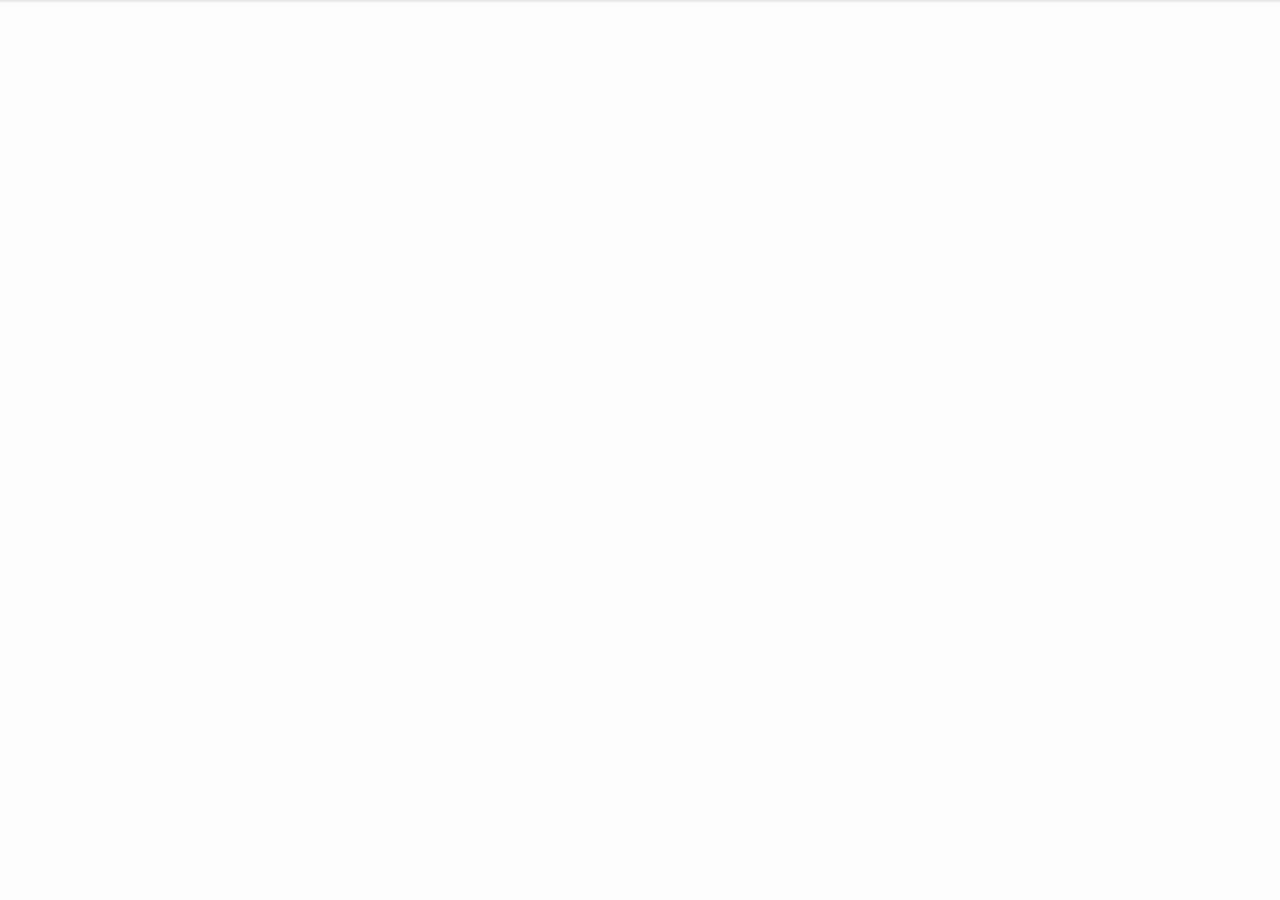
==== commit 1859fe42: "restructure and new cv upload" ====
--- a/index.html
+++ b/index.html
@@ -3,8 +3,9 @@
 <head>
   <meta charset="UTF-8" />
   <meta name="viewport" content="width=device-width, initial-scale=1" />
-  <meta name="theme-color" content="#fbfdfe" media="(prefers-color-scheme: light)" />
-  <meta name="theme-color" content="#171b28" media="(prefers-color-scheme: dark)" />
+  <!-- One value, not a pair keyed on prefers-color-scheme: the page opens light
+       whatever the machine is set to. -->
+  <meta name="theme-color" content="#fbfdfe" />
 
   <!-- Both are replaced at runtime from content/site.js; these are what a
        crawler sees before scripts run. -->
@@ -62,8 +63,8 @@
          A saved choice has to be on <html> before the first paint, or the
          page paints light and then snaps to dark — the flash every themed
          site gets wrong. A module cannot do it: it is deferred by definition.
-         With nothing saved the attribute stays off and the stylesheet follows
-         prefers-color-scheme on its own. */
+         With nothing saved the attribute stays off, and the stylesheet's
+         :root — the light palette — is what renders. */
       try {
         var saved = localStorage.getItem("labid-theme");
         if (saved === "dark" || saved === "light") root.setAttribute("data-theme", saved);
@@ -131,12 +132,17 @@
           <a class="link" href="mailto:labid.nahiyan12@gmail.com">labid.nahiyan12@gmail.com</a>,
           read &ldquo;How Semantically Stable Are LLM Refusals?&rdquo; (IEEE DSAA 2026) at
           <a class="link" href="https://arxiv.org/abs/2512.01037">arXiv:2512.01037</a>,
-          or download the <a class="link" href="assets/cv.pdf">CV</a>.
+          or download the <a class="link" href="assets/Labid_al_nahiyan_academic_CV.pdf">CV</a>.
         </p>
       </div>
     </noscript>
   </main>
 
+  <!-- The footer sits outside <main> on purpose: it is not part of the
+       document's primary content, and a screen reader should be able to skip
+       the whole of it as one landmark. -->
+  <footer class="pagefoot" data-foot></footer>
+
   <script type="module" src="assets/js/main.js"></script>
 </body>
 </html>
--- a/assets/css/tokens.css
+++ b/assets/css/tokens.css
@@ -0,0 +1,329 @@
+/* ===========================================================================
+   tokens.css — the control panel.
+   Change a value here and it propagates everywhere. Nothing else to edit.
+
+   WHERE THE COLOUR COMES FROM
+   This site belongs to someone whose subject is measurement — loss functions,
+   evaluation metrics, confusion matrices. The instrument of that field is the
+   perceptually-uniform colormap: viridis, magma, cividis, the scales built so
+   that equal steps in data are equal steps in perceived colour.
+
+   So the palette is built the way one of those is built. Six hues spaced
+   evenly 60 degrees apart around OKLCH, plus one deliberate near-neutral, and
+   every one of them pinned to the SAME LIGHTNESS — L=0.520 on the light
+   theme, L=0.785 on the dark. Chroma is then clamped to whatever sRGB can
+   actually show at that lightness.
+
+   The point of that constraint is the point of a perceptual colormap: no
+   sample outshouts another. Measured on the light theme the seven families
+   land between 5.11:1 and 5.78:1 — a spread of 0.67 — so no field on this
+   page is louder than any other field. That is a claim about the taxonomy,
+   not a decoration.
+
+   Regenerate with `node assets/css/_palette.mjs`. Do not hand-edit a colour
+   below; change the hue, lightness or chroma constants in that file and run
+   it, or the equal-weight property quietly stops being true.
+
+   THEMES
+   Light values are live in :root. Dark values live once in the `--dk-*` bank
+   at the foot of :root, and two thin blocks map them onto the live names —
+   one for the system preference, one for an explicit choice. The two mapping
+   blocks are deliberately identical text: if they ever drift, a diff shows it
+   immediately. No colour value is ever written twice.
+   =========================================================================== */
+
+:root {
+  color-scheme: light;
+
+  /* --- Surfaces & ink (light) -------------------------------------------- */
+  --page:       #fbfdfe;   /* the page. Cool, not cream. */
+  --paper-2:    #eff3f6;   /* recessed wells, chart tracks */
+  --card:       #f6f8fa;   /* raised surfaces, rare */
+
+  /* Kept as an alias because the intro panels, the header wash, the veil and
+     the mobile pager fade all still ask for --paper. Grep before removing. */
+  --paper:      var(--page);
+
+  --ink:        #191e28;   /* primary text, 16.4:1 */
+  --ink-2:      #4b505a;   /* body at rest,  7.9:1 */
+  --ink-3:      #6b707a;   /* metadata,      4.9:1 */
+
+  --rule:       #d6d9de;   /* hairlines */
+  --rule-2:     #e7eaed;   /* fainter hairlines */
+
+  /* --- Field colour: the seven families ----------------------------------
+     Bound to what a thing IS, not to where it sits: `Computer vision` is the
+     same teal in Research, in Work and in Skills. The vocabulary — which word
+     lands in which family — is in content/tags.js.
+
+     `systems` is the near-neutral on purpose. It is the fallback, it carries
+     the programming languages, and about a third of every tag on the site is
+     drawn in it. It is what stops six saturated hues reading as confetti.  */
+  --tag-security: #a9433f;   /*  25°  red      — AI / computer security   */
+  --tag-infra:    #896100;   /*  80°  amber    — CUDA, Docker, Linux, Git */
+  --tag-research: #2a7c32;   /* 145°  green    — fields, safety, metrics  */
+  --tag-vision:   #007781;   /* 205°  teal     — vision, detection        */
+  --tag-web:      #4264b6;   /* 265°  blue     — application engineering  */
+  --tag-ml:       #8f4a93;   /* 325°  magenta  — models, training, losses */
+  --tag-systems:  #626975;   /* 262°  neutral  — languages, compilers     */
+
+  /* --- Section accent -----------------------------------------------------
+     ONE HUE WHEEL, USED TWICE. The families above say what something is;
+     these say where you are. Same six hues and the same neutral, so the page
+     never introduces a colour the reader has not already been taught.
+
+     --accent is the single hook every component reads. Sections rebind it for
+     their own subtree in site.css §5, so a section number, a rule, a +, an
+     arrow and a link all pick up that section's identity at once.
+
+     THE PAPER DOES NOT CHANGE between sections. The colour lives in the
+     marks; the ground holds still. */
+  --accent:     var(--accent-research);
+  --accent-2:   #005812;   /* hover — one step down in lightness */
+  --accent-t:   #dfe6df;   /* tint bed for the results rule */
+
+  --accent-profile:    #626975;   /* 262° neutral */
+  --accent-news:       #8f4a93;   /* 325° magenta */
+  --accent-research:   #2a7c32;   /* 145° green   */
+  --accent-work:       #a9433f;   /*  25° red     */
+  --accent-experience: #4264b6;   /* 265° blue    */
+  --accent-education:  #896100;   /*  80° amber   */
+  --accent-skills:     #007781;   /* 205° teal    */
+
+  --focus:      #4264b6;
+
+  /* --- Tag geometry -------------------------------------------------------
+     An editorial label, not a SaaS pill: the radius stays well short of a
+     capsule and the padding is tight enough that a row of tags never
+     outweighs the title above it. --tag-bed and --tag-line are the one dial
+     for "more colour" — everything tinted on the site reads from them.     */
+  --tag-radius:  7px;
+  --tag-pad:     4px 9px;
+  --tag-gap:     7px;
+  --tag-bed:     10%;
+  --tag-line:    58%;
+  --tag-bed-on:  17%;   /* hover */
+  --tag-line-on: 82%;
+
+  /* --- Type ---------------------------------------------------------------
+     ONE FAMILY, FIVE WEIGHTS. Manrope, variable 400..800, and nothing else.
+
+     The three-voice stack it replaced — a grotesque for structure, a serif for
+     reading, a mono for data — is gone by request. Hierarchy now comes from
+     weight and size inside one family, which is a harder discipline and a
+     quieter result:
+
+       400  body, descriptions, bio
+       500  metadata, navigation, tags, contact
+       600  subheadings, item titles
+       700  section titles
+       800  the name, and nothing else
+
+     WHAT WAS TRADED. The mono voice is gone, so labels and tags no longer
+     have the fixed-width texture that separated them from prose at a glance;
+     that job is now done by letter-spacing and by colour. Digits are held in
+     line with `font-variant-numeric: tabular-nums` where they need to align,
+     because Manrope's proportional figures will not do it on their own.
+
+     The three token names are kept and all point at the same stack, so the
+     split is one edit away if the mono is ever missed.                     */
+  --font-display: "Manrope", "Helvetica Neue", Arial, sans-serif;
+  --font-body:    "Manrope", "Helvetica Neue", Arial, sans-serif;
+  --font-mono:    "Manrope", "Helvetica Neue", Arial, sans-serif;
+
+  /* Manrope runs small for its point size, so the body sits at 17px rather
+     than the 16 the serif needed. */
+  --step--2: 0.75rem;    /* 12px — labels, tags, metadata */
+  --step--1: 0.8125rem;  /* 13px — dense metadata */
+  --step-0:  1.0625rem;  /* 17px — body */
+
+  /* CARD BODY. 15px, one notch under the body step, and it is set once on
+     `.row` so everything inside a card inherits it — descriptions, the fields
+     behind the +, bullet points. The title, the metadata line and the tags all
+     name their own size, so none of them move with it.
+
+     Why cards get their own step at all: a card is a summary. At the full body
+     size its description carried the same weight as the running prose in
+     Research and About, so a page of cards read as a page of paragraphs that
+     happened to have borders. A step down is what makes the title the thing
+     you read first. */
+  --step-card: 0.9375rem;   /* 15px — everything inside a card */
+  /* 18px, down from 19. The bio is justified in a 66ch column, and at 19px
+     that column held few enough words per line that a pushed-down long word
+     left visible rivers behind it. A smaller step fits more words per line,
+     which is the actual fix for a river — see the justification note in
+     site.css §2. */
+  --step-1:  1.125rem;   /* 18px — bio, statements */
+
+  /* HEADINGS. Large enough to carry the structure, then pulled back a step:
+     54px section titles were competing with the content rather than framing
+     it. At 1440 these land at 44px and 30px — a clear step between them, and
+     a clear step down from each to the 17px body. */
+  /* Card titles. Pulled back twice now. 26px was still setting a 63-character
+     thesis title over two lines inside its own card and giving every row the
+     visual weight of a heading; 21px keeps the step down from the section
+     title intact and lets a long academic title finish on one line.
+
+     THE PAIR MOVES TOGETHER. --step-3 came down with it — the step between
+     "where am I" and "what is this" is a RATIO, and shrinking only the card
+     title would have widened that gap into a gulf. 32/21 holds the same
+     relationship 44/26 did. */
+  --step-2:  clamp(1.0625rem, 1.35vw, 1.3125rem); /* item and project titles */
+  --step-3:  clamp(1.55rem, 2.3vw, 2rem);         /* section titles */
+  /* The name, and it must hold ONE line — see `white-space: nowrap` on
+     .rail__name. Capped at 32px now rather than 36px, which measures ~235px.
+     If the name in content/site.js ever gets longer, this cap and --rail-w
+     are the two numbers to re-measure TOGETHER — the rail is sized by this
+     value, so lowering one without the other either wraps the name or leaves
+     dead column beside it. */
+  --step-4:  clamp(1.6rem, 2.2vw, 2rem);
+
+  /* THE HERO NAME, and the only thing set at this size. It is the first thing
+     on the page and the one place the site is allowed to be loud — a name at
+     body-adjacent size reads as a label on a document rather than as a person.
+     It replaced --step-4's job when the identity moved out of the rail and
+     into the hero; --step-4 still sizes the opening card. */
+  --step-5:  clamp(2.25rem, 4.4vw, 3.5rem);
+
+  --leading-tight: 1.06;
+  --leading-snug:  1.35;
+  --leading-body:  1.65;
+
+  /* Manrope is a touch wide at display sizes and a touch tight at label sizes;
+     these two corrections are applied everywhere rather than per-component. */
+  --tracking-display: -0.028em;
+  --tracking-mono:     0.1em;    /* the old mono voice, carried by spacing */
+
+  /* PROSE WIDTH. 66ch is the textbook number for a body column, and it was the
+     right one when the reading column was the whole page. It is not the right
+     one here: the column beside the rail is ~1030px at 1440, prose was being
+     set to 620px of it, and the remaining 400px sat empty while every
+     paragraph on the site ran a third longer than it needed to. 74ch is still
+     inside the comfortable range and takes roughly a line off every
+     paragraph — which is a shorter page for free, with no content cut. */
+  --measure: 74ch;        /* prose width */
+
+  /* --- Space -------------------------------------------------------------- */
+  --space-1: 0.25rem;
+  --space-2: 0.5rem;
+  --space-3: 0.75rem;
+  --space-4: 1rem;
+  --space-5: 1.5rem;
+  --space-6: 2rem;
+  --space-7: 3rem;
+  --space-8: 4.5rem;
+  --space-9: 7rem;
+
+  /* --- Layout ------------------------------------------------------------- */
+  /* CONTENT FRAME. 1056px, and the top bar uses the same value — the nav
+     links sit directly above the hero, and every section heading lines up
+     under the first of them. It was 1180 when a 19rem rail ate the left of
+     the window; without the rail that reads as a wide banner rather than as
+     a page. */
+  --frame:  66rem;       /* 1056px — content frame, and the top bar */
+  --gutter: clamp(1.25rem, 5vw, 3.5rem);
+
+  /* How hard the ambient lattice is drawn. The one dial for that layer. */
+  --ambient-k: .75;
+
+  --radius: 3px;         /* a printed page, not an app */
+  --radius-photo: 4px;   /* the portrait */
+
+  /* --- Motion -------------------------------------------------------------
+     One curve, three durations. Everything on the site uses these.         */
+  --ease:   cubic-bezier(0.22, 0.61, 0.36, 1);
+  --t-fast: 150ms;
+  --t-base: 280ms;
+  --t-slow: 700ms;
+
+  /* --- Dark values, defined once ------------------------------------------
+     Not a black page with a bright accent — that look is as much a default as
+     the cream one. The ground is a deep slate-indigo lifted well off black,
+     the same hue family the neutral tag is drawn from, so the dark theme is
+     the light theme's own palette turned down rather than a different site. */
+  --dk-page:       #171b28;
+  --dk-paper-2:    #252938;
+  --dk-card:       #202432;
+  --dk-ink:        #eef0f4;   /* 15.0:1 */
+  --dk-ink-2:      #c8ccd4;   /* 10.7:1 */
+  --dk-ink-3:      #a2a8b2;   /*  7.2:1 */
+  --dk-rule:       #383c4c;
+  --dk-rule-2:     #2a2e3c;
+
+  --dk-tag-security: #ff9890;
+  --dk-tag-infra:    #e4af4d;
+  --dk-tag-research: #81cf84;
+  --dk-tag-vision:   #1fd0e0;
+  --dk-tag-web:      #97b8ff;
+  --dk-tag-ml:       #e39be7;
+  --dk-tag-systems:  #b2b9c6;
+
+  --dk-accent-2:   #afedb0;
+  --dk-accent-t:   #2c3a2e;
+
+  --dk-accent-profile:    #b2b9c6;
+  --dk-accent-news:       #e39be7;
+  --dk-accent-research:   #81cf84;
+  --dk-accent-work:       #ff9890;
+  --dk-accent-experience: #97b8ff;
+  --dk-accent-education:  #e4af4d;
+  --dk-accent-skills:     #1fd0e0;
+
+  --dk-focus:      #97b8ff;
+
+  /* A tinted film reads differently over a dark ground than a light one, so
+     the two dials that govern every tint are turned up a little here. */
+  --dk-tag-bed:     14%;
+  --dk-tag-line:    52%;
+  --dk-tag-bed-on:  22%;
+  --dk-tag-line-on: 78%;
+}
+
+/* --- Dark is opt-in, not automatic ----------------------------------------
+   THERE IS NO `prefers-color-scheme: dark` BLOCK HERE, AND THAT IS THE POINT.
+   The site used to map the dark bank automatically whenever the visitor's
+   machine was set to dark, with `:not([data-theme="light"])` so an explicit
+   light choice still won. It was asked to default to light instead, so the
+   whole media block is gone: with nothing pinned, `:root` above is what
+   renders, and that is the light palette.
+
+   Dark is still complete and one click away — the block below applies it when
+   the control writes `data-theme="dark"`. If following the system is ever
+   wanted back, copy that block, wrap it in
+   `@media (prefers-color-scheme: dark)` and select
+   `:root:not([data-theme="light"])`, and change ORDER in assets/js/theme.js
+   back to three states.                                                    */
+
+/* --- Dark, by explicit choice --------------------------------------------- */
+:root[data-theme="dark"] {
+  color-scheme: dark;
+  --page: var(--dk-page);
+  --paper-2: var(--dk-paper-2);
+  --card: var(--dk-card);
+  --ink: var(--dk-ink);
+  --ink-2: var(--dk-ink-2);
+  --ink-3: var(--dk-ink-3);
+  --rule: var(--dk-rule);
+  --rule-2: var(--dk-rule-2);
+  --tag-security: var(--dk-tag-security);
+  --tag-infra: var(--dk-tag-infra);
+  --tag-research: var(--dk-tag-research);
+  --tag-vision: var(--dk-tag-vision);
+  --tag-web: var(--dk-tag-web);
+  --tag-ml: var(--dk-tag-ml);
+  --tag-systems: var(--dk-tag-systems);
+  --accent-2: var(--dk-accent-2);
+  --accent-t: var(--dk-accent-t);
+  --accent-profile: var(--dk-accent-profile);
+  --accent-news: var(--dk-accent-news);
+  --accent-research: var(--dk-accent-research);
+  --accent-work: var(--dk-accent-work);
+  --accent-experience: var(--dk-accent-experience);
+  --accent-education: var(--dk-accent-education);
+  --accent-skills: var(--dk-accent-skills);
+  --focus: var(--dk-focus);
+  --tag-bed: var(--dk-tag-bed);
+  --tag-line: var(--dk-tag-line);
+  --tag-bed-on: var(--dk-tag-bed-on);
+  --tag-line-on: var(--dk-tag-line-on);
+}
--- a/assets/css/site.css
+++ b/assets/css/site.css
@@ -38,7 +38,8 @@
    8  Editorial rows
    9  Row interiors
    10 The metric chart
-   11 Skills & closing
+   11 Skills
+   11b The page footer
    12 Photography page
    13 Photograph viewer
    14 Reveal system
@@ -344,10 +345,8 @@
    one you would get — the aria-label carries the action, and an icon that
    flips to the opposite state is the classic way to make a toggle ambiguous.
 
-   Three states, not two: pressing it cycles light, dark, back to following
-   the system. The small dot appears only while a choice is pinned, so it is
-   possible to tell "I am on dark because I chose it" from "I am on dark
-   because my laptop is". */
+   Two states: light and dark. The site opens light and does not follow the
+   system; see the note at the top of assets/js/theme.js. */
 .themebtn {
   position: relative;
   display: grid;
@@ -381,17 +380,10 @@
 .themebtn__moon { display: none; }
 .themebtn[data-resolved="light"] .themebtn__sun { display: block; }
 .themebtn[data-resolved="dark"] .themebtn__moon { display: block; }
-/* Pinned rather than following the system. */
-.themebtn:not([data-mode="system"])::after {
-  content: "";
-  position: absolute;
-  right: 3px;
-  bottom: 3px;
-  width: 4px;
-  height: 4px;
-  border-radius: 50%;
-  background: var(--accent);
-}
+/* THE PINNED DOT IS GONE. It existed to distinguish "I am on dark because I
+   chose it" from "I am on dark because my laptop is", back when a third state
+   followed the system. There are two states now and no ambiguity to resolve —
+   the dot would simply be on at all times. */
 
 /* ============ 4. THE OPENING ============ */
 /* A full-screen layer of two ivory panels with the identity on top. The
@@ -1538,6 +1530,19 @@
 .row__text { color: var(--ink-2); max-width: var(--measure); }
 .row__links { display: flex; flex-wrap: wrap; gap: var(--space-4); }
 
+/* The line closing a section: a quiet sentence and one link out. Set at the
+   metadata size so it reads as a footnote to the list rather than as another
+   item in it. */
+.more {
+  display: flex;
+  flex-wrap: wrap;
+  align-items: baseline;
+  gap: var(--space-2) var(--space-3);
+  margin-top: var(--space-3);
+  font-size: var(--step--1);
+}
+.more__text { color: var(--ink-3); }
+
 /* ============ 9. ROW INTERIORS ============ */
 
 .intro-block { display: grid; gap: var(--space-3); justify-items: start; }
@@ -1721,12 +1726,85 @@
   color: var(--ink-3);
 }
 
-.closing { display: grid; gap: var(--space-3); }
-.closing__note,
-.closing__foot {
-  font-family: var(--font-mono);
-  font-size: var(--step--2);
-  color: var(--ink-3);
+/* ============ 11b. THE PAGE FOOTER ============ */
+/* Identity on the left, the same contact controls the hero uses on the right,
+   and a thin bar under both.
+
+   IT IS NOT A SECTION. No number, no accent, no reveal stagger — it sits
+   outside <main> and outside the nav's list, so it must not look like an
+   eighth thing to read. The accent it does use is `--accent-profile`, pinned
+   rather than inherited, because the last section's colour would otherwise
+   bleed into it and make the foot of the page look like part of Skills. */
+
+.pagefoot {
+  --accent: var(--accent-profile);
+  border-top: 1px solid var(--rule-2);
+  background: color-mix(in srgb, var(--paper-2) 55%, transparent);
+}
+.pagefoot__in {
+  display: grid;
+  gap: var(--space-5);
+  padding-block: var(--space-6);
+}
+
+.pagefoot__row {
+  display: flex;
+  flex-wrap: wrap;
+  align-items: flex-start;
+  justify-content: space-between;
+  gap: var(--space-5);
+}
+.pagefoot__id { display: grid; gap: var(--space-1); }
+
+.pagefoot__name {
+  font-size: var(--step-1);
+  font-weight: 700;
+  letter-spacing: var(--tracking-display);
+  color: var(--ink);
+}
+.pagefoot__meta {
+  font-family: var(--font-mono);
+  font-size: var(--step--2);
+  letter-spacing: 0.03em;
+  color: var(--ink-3);
+}
+.pagefoot__signoff {
+  margin-top: var(--space-2);
+  font-size: var(--step--1);
+  color: var(--ink-2);
+  max-width: 34ch;
+}
+/* The controls are the hero's, so they arrive with its top margin. */
+.pagefoot .actions { margin-top: 0; }
+
+/* The bar. A hairline, the colophon, and the way back up. */
+.pagefoot__bar {
+  display: flex;
+  flex-wrap: wrap;
+  align-items: baseline;
+  justify-content: space-between;
+  gap: var(--space-3);
+  padding-top: var(--space-4);
+  border-top: 1px solid var(--rule-2);
+}
+.pagefoot__note {
+  font-family: var(--font-mono);
+  font-size: var(--step--2);
+  color: var(--ink-3);
+}
+.pagefoot__top {
+  font-family: var(--font-mono);
+  font-size: var(--step--2);
+  letter-spacing: 0.06em;
+  text-transform: uppercase;
+  color: var(--ink-3);
+  text-decoration: none;
+  transition: color var(--t-fast) var(--ease);
+}
+.pagefoot__top:hover { color: var(--accent); }
+
+@media (max-width: 620px) {
+  .pagefoot__row { flex-direction: column; }
 }
 
 /* ============ 12. PHOTOGRAPHY PAGE ============ */
